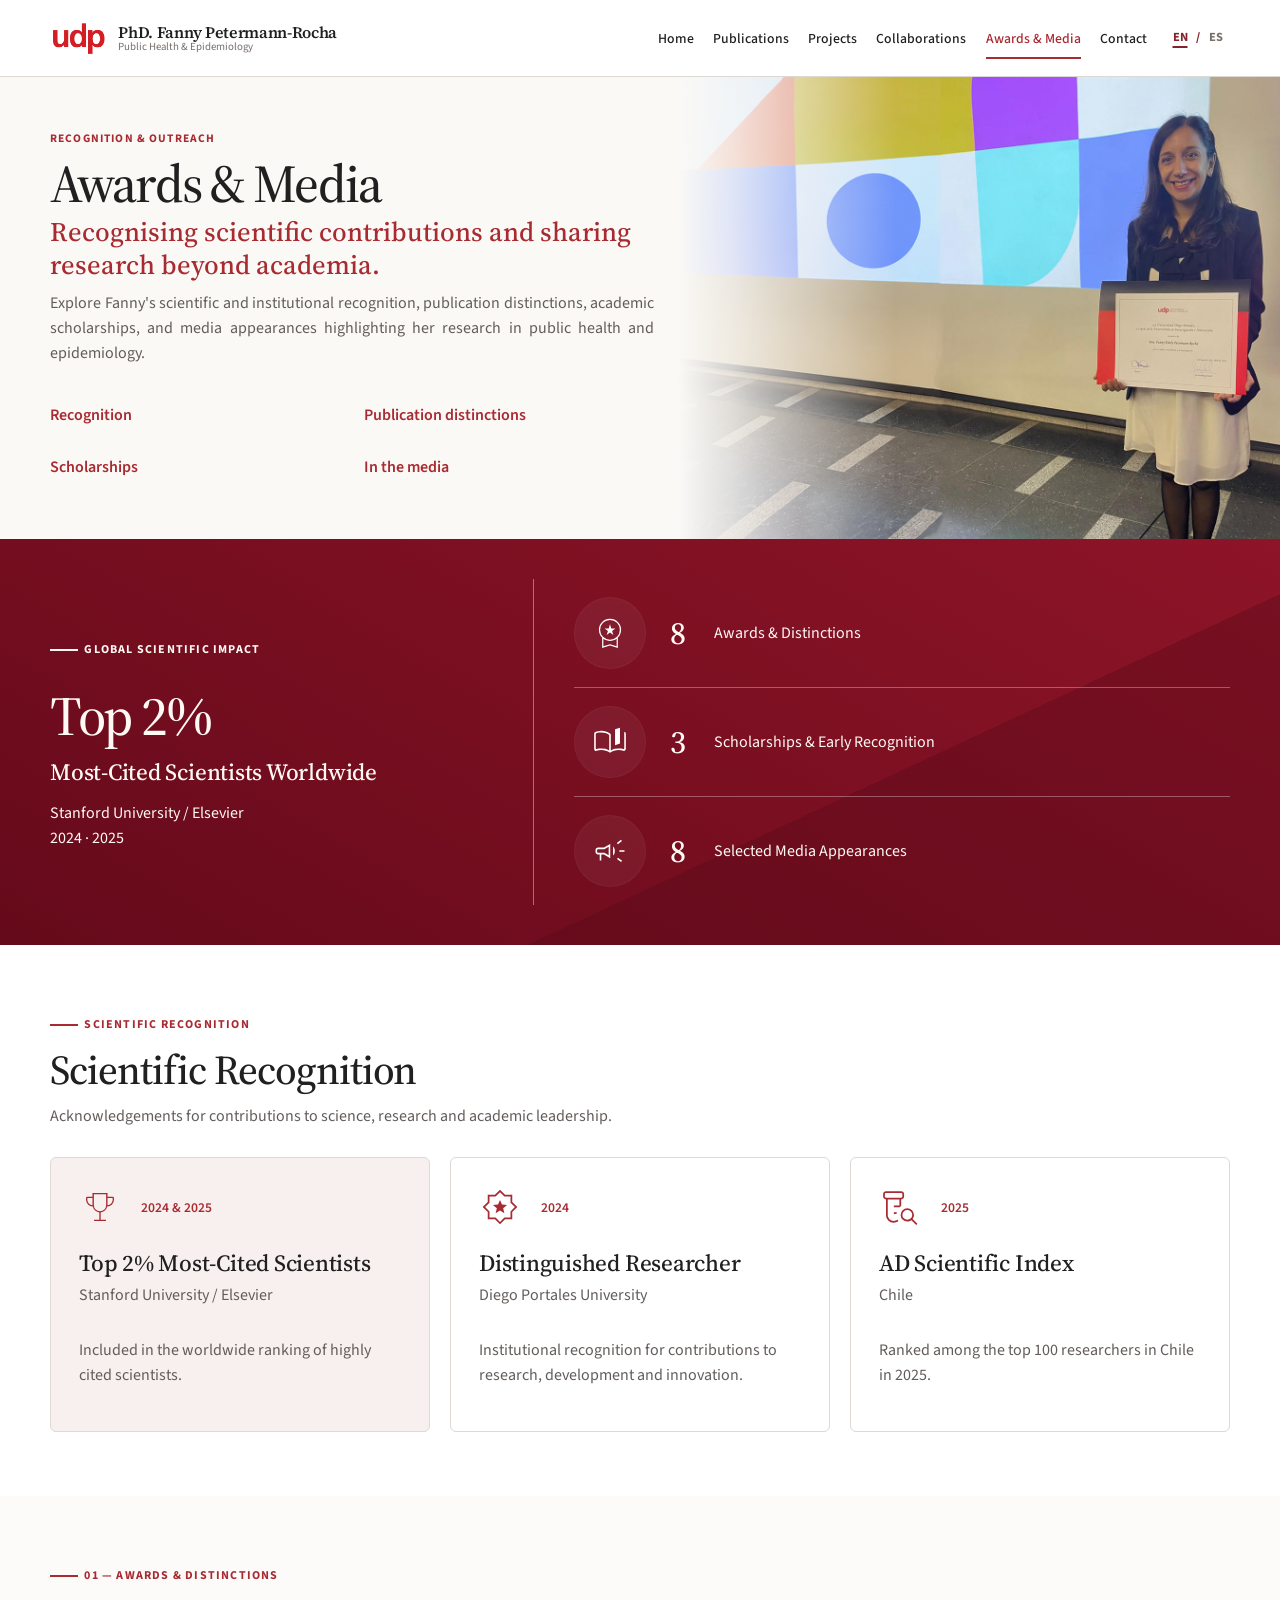
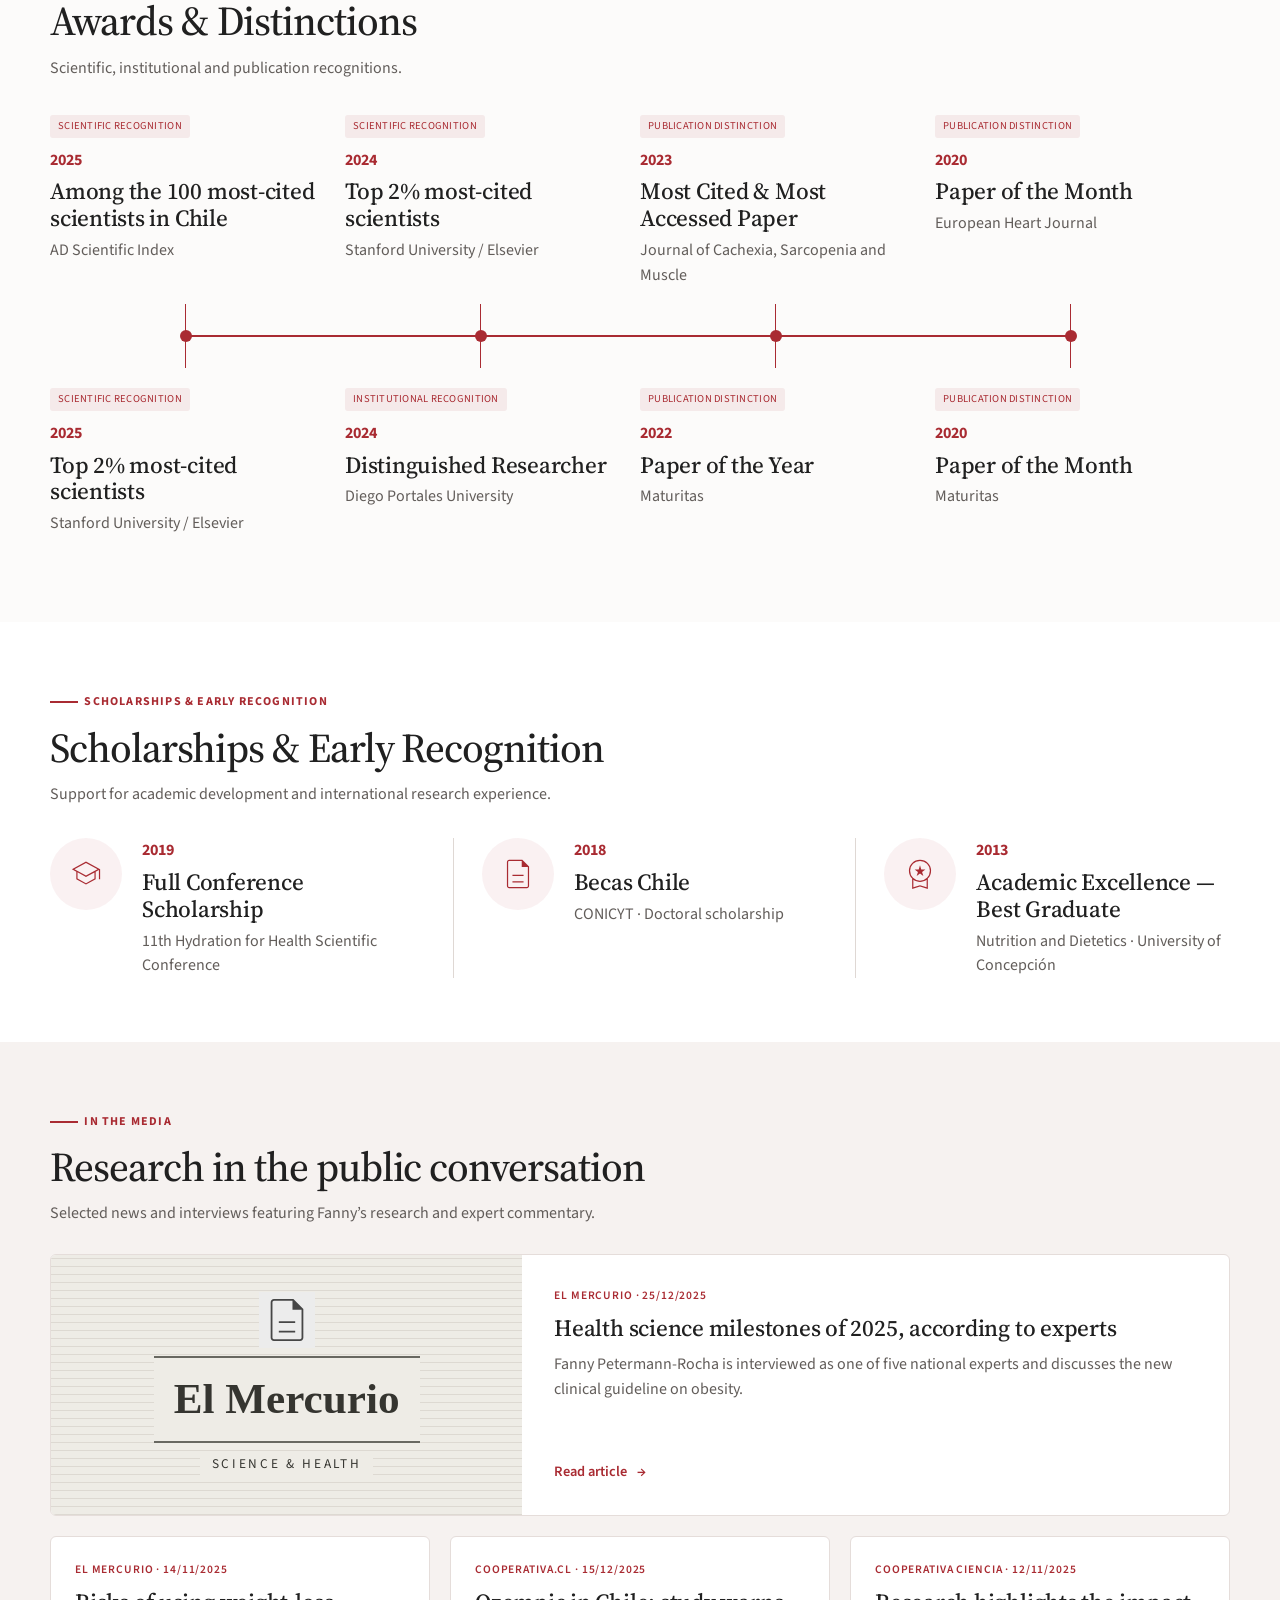
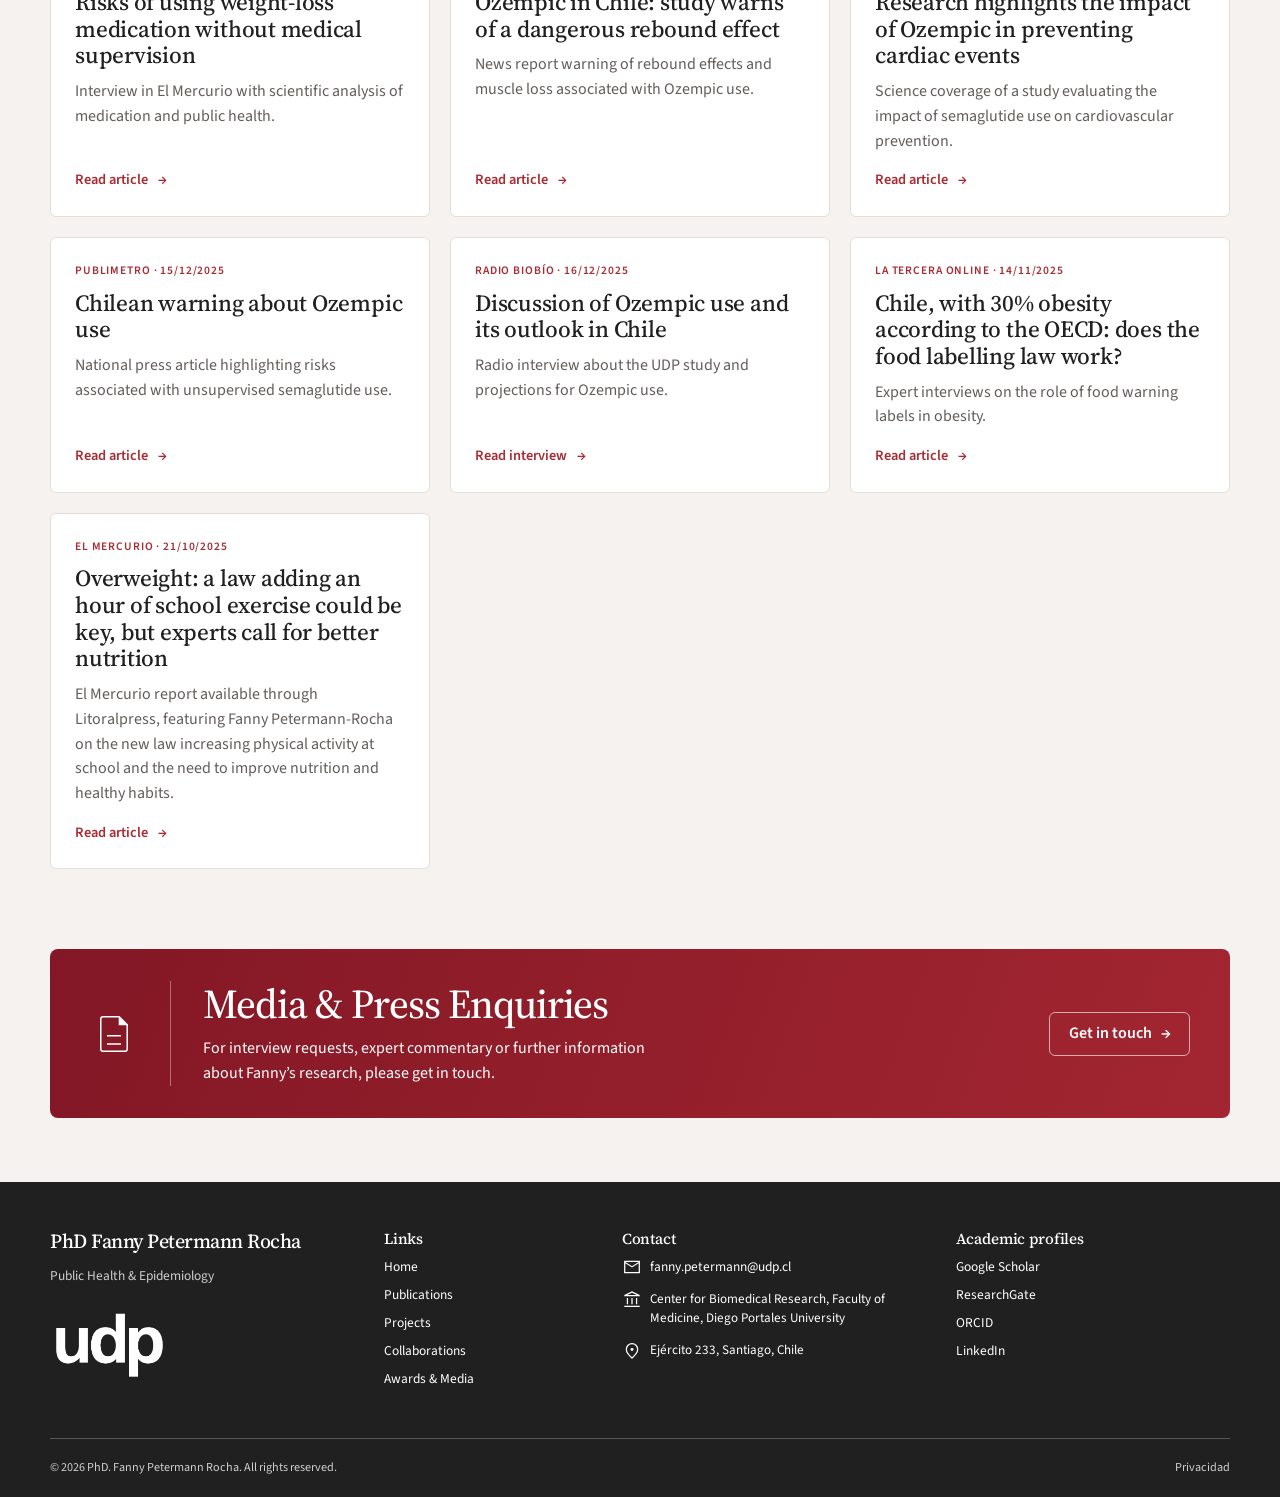
==== awards/index.html @ 1f098508 "cambos" ====
<!doctype html>
<html lang="en">
  <head>
    <meta charset="utf-8">
    <meta name="viewport" content="width=device-width, initial-scale=1">
    <meta name="description" content="Awards &amp; Media and scientific recognition of Fanny Petermann-Rocha." data-i18n-content="content.metaawards">
    <title data-i18n="content.s0000">Awards &amp; Media | PhD. Fanny Petermann-Rocha</title>
    <link rel="stylesheet" href="../assets/css/styles.css">
    <script src="../assets/js/translations.js?v=20260924" defer></script><script src="../assets/js/i18n.js?v=20260924" defer></script><script src="../assets/js/main.js?v=20260925-urls" defer></script>
    <link rel="canonical" href="./">
  </head>
  <body>
    <a class="skip-link" href="#main" data-i18n="content.s0001">Skip to content</a>
    <!-- INICIO HEADER -->
    <header class="site-header">
      <div class="container header-inner">
        <a class="brand" href="../" aria-label="Dr. Fanny Petermann-Rocha, home" data-i18n-aria-label="content.s0002">
          <img class="brand-logo" src="../Imagenes/imagenes/logo_udp_header.png" alt="Diego Portales University" width="58" height="34" data-i18n-alt="institutionalTerms.udpUniversity">
          <span class="brand-copy"><span class="i18n-text" translate="no">PhD. Fanny Petermann-Rocha</span><span class="brand-subtitle" data-i18n="content.s0005">Public Health &amp; Epidemiology</span></span>
        </a>
        <button class="menu-toggle" type="button" aria-label="Open navigation" aria-expanded="false" aria-controls="main-navigation" data-menu-toggle data-i18n-aria-label="content.s0006">
          <span></span>
        </button>
        <nav class="main-nav" id="main-navigation" aria-label="Main navigation" data-main-nav data-i18n-aria-label="content.s0007">
          <a href="../" data-i18n="content.s0008">Home</a>
          <a href="../publications/" data-i18n="content.s0009">Publications</a>
          <div class="nav-dropdown" data-nav-dropdown>
            <button class="nav-dropdown-toggle" type="button" aria-expanded="false" aria-controls="projects-menu">
              <span class="i18n-text" data-i18n="content.s0010">Projects</span>
              <span class="nav-dropdown-chevron" aria-hidden="true">⌄</span>
            </button>
            <div class="nav-dropdown-menu" id="projects-menu">
              <a href="../projects/" data-i18n="content.s0011">All projects</a><a href="../projects/act-early/" translate="no">ACT-Early</a>
            </div>
          </div>
          <a href="../collaborations/" data-i18n="content.s0013">Collaborations</a>
          <a href="./" aria-current="page" data-i18n="content.s0014">Awards &amp; Media</a>
          <a href="../contact/" data-i18n="content.s0015">Contact</a>
          <nav class="language language-switcher" aria-label="Language selector" data-i18n-aria-label="ui.languageLabel"><button type="button" data-lang="en" lang="en" translate="no" aria-label="English" aria-pressed="true">EN</button><span aria-hidden="true">/</span><button type="button" data-lang="es" lang="es" translate="no" aria-label="Español" aria-pressed="false">ES</button></nav>
        </nav>
      </div>
    </header>
    <!-- FIN HEADER -->

    <main id="main" class="awards-page am-page">
      <section class="awards-hero">
        <div class="container">
          <div class="awards-hero-copy">
            <span class="eyebrow" data-i18n="content.s0018">Recognition &amp; outreach</span>
            <h1 data-i18n="content.s0014">Awards &amp; Media</h1>
            <p class="lead" data-i18n="content.s0019">Recognising scientific contributions and sharing research beyond academia.</p>
            <p data-i18n="content.s0020">Explore Fanny's scientific and institutional recognition, publication distinctions, academic scholarships, and media appearances highlighting her research in public health and epidemiology.</p>
            <nav class="am-section-links" aria-label="Awards and media sections" data-i18n-aria-label="content.s0021">
              <a href="#recognition" data-i18n="content.s0022">Recognition</a><a href="#distinctions" data-i18n="content.s0023">Publication distinctions</a><a href="#scholarships" data-i18n="content.s0024">Scholarships</a><a href="#media" data-i18n="content.s0025">In the media</a>
            </nav>
          </div>
        </div>
        <img src="../Imagenes/imagenes/hero_awards.png" alt="Fanny Petermann-Rocha">
      </section>
      <section class="am-impact">
        <div class="container am-impact-layout">
          <div>
            <span class="eyebrow" data-i18n="content.s0027">Global scientific impact</span>
            <h2 class="am-top" data-i18n="content.s0028">Top 2%</h2>
            <h3 data-i18n="content.s0029">Most-Cited Scientists Worldwide</h3>
            <p><span class="i18n-text" data-i18n="content.institutionalPhrase01">Stanford University / Elsevier</span><br>2024 · 2025</p>
          </div>
          <div class="am-totals">
            <div>
              <span class="am-icon-circle"><img src="../Imagenes/iconos/workspace_premium_48dp_A92B32_FILL0_wght200_GRAD0_opsz48.svg" alt="" aria-hidden="true"></span>
              <div>
                <h3>8</h3>
                <p data-i18n="content.s0031">Awards &amp; Distinctions</p>
              </div>
            </div>
            <div>
              <span class="am-icon-circle"><img src="../Imagenes/iconos/book_ribbon_24dp_A92B32_FILL0_wght200_GRAD0_opsz24.svg" alt="" aria-hidden="true"></span>
              <div>
                <h3>3</h3>
                <p data-i18n="content.s0032">Scholarships &amp; Early Recognition</p>
              </div>
            </div>
            <div>
              <span class="am-icon-circle"><img src="../Imagenes/iconos/campaign_24dp_FFFFFF_FILL0_wght200_GRAD0_opsz24.svg" alt="" aria-hidden="true"></span>
              <div>
                <h3>8</h3>
                <p data-i18n="content.s0033">Selected Media Appearances</p>
              </div>
            </div>
          </div>
        </div>
      </section>
      <section class="section" id="recognition">
        <div class="container">
          <span class="eyebrow" data-i18n="content.s0034">Scientific recognition</span>
          <h2 data-i18n="content.s0035">Scientific Recognition</h2>
          <p data-i18n="content.s0036">Acknowledgements for contributions to science, research and academic leadership.</p>
          <div class="am-recognition-grid">
            <article class="am-recognition-card">
              <div class="am-card-top">
                <img src="../Imagenes/iconos/trophy_48dp_A92B32_FILL0_wght200_GRAD0_opsz48.svg" alt="" aria-hidden="true"><span>2024 &amp; 2025</span>
              </div>
              <h3 data-i18n="content.s0037">Top 2% Most-Cited Scientists</h3>
              <p data-i18n="content.institutionalPhrase01">Stanford University / Elsevier</p>
              <p class="am-card-description" data-i18n="content.s0038">Included in the worldwide ranking of highly cited scientists.</p>
            </article>
            <article class="am-recognition-card">
              <div class="am-card-top">
                <img src="../Imagenes/iconos/award_star_24dp_A92B32_FILL0_wght200_GRAD0_opsz24.svg" alt="" aria-hidden="true"><span>2024</span>
              </div>
              <h3 data-i18n="content.s0039">Distinguished Researcher</h3>
              <p data-i18n="institutionalTerms.udpUniversity">Diego Portales University</p>
              <p class="am-card-description" data-i18n="content.s0041">Institutional recognition for contributions to research, development and innovation.</p>
            </article>
            <article class="am-recognition-card">
              <div class="am-card-top">
                <img src="../Imagenes/iconos/lab_research_24dp_A92B32_FILL0_wght200_GRAD0_opsz24.svg" alt="" aria-hidden="true"><span>2025</span>
              </div>
              <h3 translate="no">AD Scientific Index</h3>
              <p translate="no">Chile</p>
              <p class="am-card-description" data-i18n="content.s0044">Ranked among the top 100 researchers in Chile in 2025.</p>
            </article>
          </div>
        </div>
      </section>
      <section class="section am-distinctions" id="distinctions">
        <div class="container">
          <span class="eyebrow" data-i18n="content.s0045">01 — Awards &amp; distinctions</span>
          <h2 data-i18n="content.s0031">Awards &amp; Distinctions</h2>
          <p data-i18n="content.s0046">Scientific, institutional and publication recognitions.</p>
          <div class="am-timeline">
            <div class="am-timeline-pair">
              <article data-award-id="P01">
                <span class="am-category" data-i18n="content.s0034">Scientific recognition</span><time datetime="2025">2025</time>
                <h3 data-i18n="content.s0047">Among the 100 most-cited scientists in Chile</h3>
                <p translate="no">AD Scientific Index</p>
              </article>
              <article data-award-id="P02">
                <span class="am-category" data-i18n="content.s0034">Scientific recognition</span><time datetime="2025">2025</time>
                <h3 data-i18n="content.s0048">Top 2% most-cited scientists</h3>
                <p data-i18n="content.institutionalPhrase01">Stanford University / Elsevier</p>
              </article>
            </div>
            <div class="am-timeline-pair">
              <article data-award-id="P03">
                <span class="am-category" data-i18n="content.s0034">Scientific recognition</span><time datetime="2024">2024</time>
                <h3 data-i18n="content.s0048">Top 2% most-cited scientists</h3>
                <p data-i18n="content.institutionalPhrase01">Stanford University / Elsevier</p>
              </article>
              <article data-award-id="P04">
                <span class="am-category" data-i18n="content.s0049">Institutional recognition</span><time datetime="2024">2024</time>
                <h3 data-i18n="content.s0039">Distinguished Researcher</h3>
                <p data-i18n="institutionalTerms.udpUniversity">Diego Portales University</p>
              </article>
            </div>
            <div class="am-timeline-pair">
              <article data-award-id="P05">
                <span class="am-category" data-i18n="content.s0050">Publication distinction</span><time datetime="2023">2023</time>
                <h3 data-i18n="content.s0051">Most Cited &amp; Most Accessed Paper</h3>
                <p translate="no">Journal of Cachexia, Sarcopenia and Muscle</p>
              </article>
              <article data-award-id="P06">
                <span class="am-category" data-i18n="content.s0050">Publication distinction</span><time datetime="2022">2022</time>
                <h3 data-i18n="content.s0053">Paper of the Year</h3>
                <p translate="no">Maturitas</p>
              </article>
            </div>
            <div class="am-timeline-pair">
              <article data-award-id="P07">
                <span class="am-category" data-i18n="content.s0050">Publication distinction</span><time datetime="2020">2020</time>
                <h3 data-i18n="content.s0055">Paper of the Month</h3>
                <p translate="no">European Heart Journal</p>
              </article>
              <article data-award-id="P08">
                <span class="am-category" data-i18n="content.s0050">Publication distinction</span><time datetime="2020">2020</time>
                <h3 data-i18n="content.s0055">Paper of the Month</h3>
                <p translate="no">Maturitas</p>
              </article>
            </div>
          </div>
        </div>
      </section>
      <section class="section" id="scholarships">
        <div class="container">
          <span class="eyebrow" data-i18n="content.s0057">Scholarships &amp; early recognition</span>
          <h2 data-i18n="content.s0032">Scholarships &amp; Early Recognition</h2>
          <p data-i18n="content.s0058">Support for academic development and international research experience.</p>
          <div class="am-scholarships">
            <article>
              <span class="am-icon-circle"><img src="../Imagenes/iconos/school_48dp_A92B32_FILL0_wght200_GRAD0_opsz48.svg" alt="" aria-hidden="true"></span>
              <div>
                <time>2019</time>
                <h3 data-i18n="content.s0059">Full Conference Scholarship</h3>
                <p translate="no">11th Hydration for Health Scientific Conference</p>
              </div>
            </article>
            <article>
              <span class="am-icon-circle"><img src="../Imagenes/iconos/description_48dp_A92B32_FILL0_wght200_GRAD0_opsz48.svg" alt="" aria-hidden="true"></span>
              <div>
                <time>2018</time>
                <h3 translate="no">Becas Chile</h3>
                <p data-i18n="content.s0062">CONICYT · Doctoral scholarship</p>
              </div>
            </article>
            <article>
              <span class="am-icon-circle"><img src="../Imagenes/iconos/workspace_premium_48dp_A92B32_FILL0_wght200_GRAD0_opsz48.svg" alt="" aria-hidden="true"></span>
              <div>
                <time>2013</time>
                <h3 data-i18n="content.s0063">Academic Excellence — Best Graduate</h3>
                <p data-i18n="content.s0064">Nutrition and Dietetics · University of Concepción</p>
              </div>
            </article>
          </div>
        </div>
      </section>
      <section class="section am-media" id="media">
        <div class="container">
          <span class="eyebrow" data-i18n="content.s0025">In the media</span>
          <h2 data-i18n="content.s0065">Research in the public conversation</h2>
          <p data-i18n="content.s0066">Selected news and interviews featuring Fanny’s research and expert commentary.</p>
          <div class="am-media-grid">
            <article class="am-media-card am-media-featured" data-media-id="M01">
              <div class="am-press-art" aria-hidden="true">
                <img src="../Imagenes/iconos/description_48dp_A92B32_FILL0_wght200_GRAD0_opsz48.svg" alt="" aria-hidden="true"><span translate="no">El Mercurio</span><small data-i18n="content.s0068">Science &amp; Health</small>
              </div>
              <div class="am-media-copy">
                <span class="am-media-source"><span class="i18n-text" translate="no">El Mercurio ·</span>
                  <time datetime="2025-12-25">25/12/2025</time></span>
                <h3 data-i18n="content.s0070">Health science milestones of 2025, according to experts</h3>
                <p data-i18n="content.s0071">Fanny Petermann-Rocha is interviewed as one of five national experts and discusses the new clinical guideline on obesity.</p>
                <div class="am-source-links">
                  <a class="am-text-link" href="https://www.litoralpress.cl/sitio/Prensa_Detalles.cshtml?LPKey=6U4XG73G3EW7WJC3ALF4C2AM45EAJYH3FW3VMND4AVDM2H3TM4FQ" target="_blank" rel="noopener noreferrer"><span class="i18n-text" data-i18n="content.s0072">Read article</span> <span aria-hidden="true">→</span></a>
                </div>
              </div>
            </article>
            <article class="am-media-card" data-media-id="M02">
              <div class="am-media-copy">
                <span class="am-media-source"><span class="i18n-text" translate="no">El Mercurio ·</span>
                  <time datetime="2025-11-14">14/11/2025</time></span>
                <h3 data-i18n="content.s0073">Risks of using weight-loss medication without medical supervision</h3>
                <p data-i18n="content.s0074">Interview in El Mercurio with scientific analysis of medication and public health.</p>
                <div class="am-source-links">
                  <a class="am-text-link" href="https://medicina.udp.cl/2025/11/14/fanny-petermann-rocha-advirtio-en-el-mercurio-sobre-los-riesgos-del-uso-de-farmacos-para-bajar-de-peso-sin-supervision-medica/" target="_blank" rel="noopener noreferrer"><span class="i18n-text" data-i18n="content.s0072">Read article</span> <span aria-hidden="true">→</span></a>
                </div>
              </div>
            </article>
            <article class="am-media-card" data-media-id="M04">
              <div class="am-media-copy">
                <span class="am-media-source"><span class="i18n-text" translate="no">Cooperativa.cl ·</span>
                  <time datetime="2025-12-15">15/12/2025</time></span>
                <h3 data-i18n="content.s0076">Ozempic in Chile: study warns of a dangerous rebound effect</h3>
                <p data-i18n="content.s0077">News report warning of rebound effects and muscle loss associated with Ozempic use.</p>
                <div class="am-source-links">
                  <a class="am-text-link" href="https://www.cooperativa.cl/noticias/site/artic/20251215/pags-amp/20251215120844.html" target="_blank" rel="noopener noreferrer"><span class="i18n-text" data-i18n="content.s0072">Read article</span> <span aria-hidden="true">→</span></a>
                </div>
              </div>
            </article>
            <article class="am-media-card" data-media-id="M05">
              <div class="am-media-copy">
                <span class="am-media-source"><span class="i18n-text" translate="no">Cooperativa Ciencia ·</span>
                  <time datetime="2025-11-12">12/11/2025</time></span>
                <h3 data-i18n="content.s0079">Research highlights the impact of Ozempic in preventing cardiac events</h3>
                <p data-i18n="content.s0080">Science coverage of a study evaluating the impact of semaglutide use on cardiovascular prevention.</p>
                <div class="am-source-links">
                  <a class="am-text-link" href="https://www.cooperativaciencia.cl/salud/2025/11/12/investigacion-destaca-el-impacto-de-ozempic-para-prevenir-eventos-cardiacos/" target="_blank" rel="noopener noreferrer"><span class="i18n-text" data-i18n="content.s0072">Read article</span> <span aria-hidden="true">→</span></a>
                </div>
              </div>
            </article>
            <article class="am-media-card" data-media-id="M06">
              <div class="am-media-copy">
                <span class="am-media-source"><span class="i18n-text" translate="no">Publimetro ·</span>
                  <time datetime="2025-12-15">15/12/2025</time></span>
                <h3 data-i18n="content.s0082">Chilean warning about Ozempic use</h3>
                <p data-i18n="content.s0083">National press article highlighting risks associated with unsupervised semaglutide use.</p>
                <div class="am-source-links">
                  <a class="am-text-link" href="https://www.publimetro.cl/noticias/2025/12/15/quedamos-peor-que-al-inicio-advertencia-chilena-por-uso-de-ozempic/" target="_blank" rel="noopener noreferrer"><span class="i18n-text" data-i18n="content.s0072">Read article</span> <span aria-hidden="true">→</span></a>
                </div>
              </div>
            </article>
            <article class="am-media-card" data-media-id="M07">
              <div class="am-media-copy">
                <span class="am-media-source"><span class="i18n-text" translate="no">Radio Biobío ·</span>
                  <time datetime="2025-12-16">16/12/2025</time></span>
                <h3 data-i18n="content.s0085">Discussion of Ozempic use and its outlook in Chile</h3>
                <p data-i18n="content.s0086">Radio interview about the UDP study and projections for Ozempic use.</p>
                <div class="am-source-links">
                  <a class="am-text-link" href="https://medicina.udp.cl/2025/12/16/fanny-petermann-rocha-converso-en-radio-biobio-del-estudio-udp-sobre-uso-y-proyeccion-de-ozempic-en-chile/" target="_blank" rel="noopener noreferrer"><span class="i18n-text" data-i18n="content.s0087">Read interview</span> <span aria-hidden="true">→</span></a>
                </div>
              </div>
            </article>
            <article class="am-media-card" data-media-id="M08">
              <div class="am-media-copy">
                <span class="am-media-source"><span class="i18n-text" translate="no">La Tercera online ·</span>
                  <time datetime="2025-11-14">14/11/2025</time></span>
                <h3 data-i18n="content.s0089">Chile, with 30% obesity according to the OECD: does the food labelling law work?</h3>
                <p data-i18n="content.s0090">Expert interviews on the role of food warning labels in obesity.</p>
                <div class="am-source-links">
                  <a class="am-text-link" href="https://www.latercera.com/nacional/noticia/chile-pais-con-30-de-obesos-segun-la-ocde-sirve-la-ley-de-sellos/?outputType=base-amp-type" target="_blank" rel="noopener noreferrer"><span class="i18n-text" data-i18n="content.s0072">Read article</span> <span aria-hidden="true">→</span></a>
                </div>
              </div>
            </article>
            <article class="am-media-card" data-media-id="M09">
              <div class="am-media-copy">
                <span class="am-media-source"><span class="i18n-text" translate="no">El Mercurio ·</span>
                  <time datetime="2025-10-21">21/10/2025</time></span>
                <h3 data-i18n="content.s0091">Overweight: a law adding an hour of school exercise could be key, but experts call for better nutrition</h3>
                <p data-i18n="content.s0092">El Mercurio report available through Litoralpress, featuring Fanny Petermann-Rocha on the new law increasing physical activity at school and the need to improve nutrition and healthy habits.</p>
                <div class="am-source-links">
                  <a class="am-text-link" href="https://www.litoralpress.cl/sitio/Prensa_Detalles.cshtml?LPKey=FJQPQVZQSG26PD4PUSRDCF274LDMHX2PLLCEBW5OYIKRWNER2SEQ" target="_blank" rel="noopener noreferrer"><span class="i18n-text" data-i18n="content.s0072">Read article</span> <span aria-hidden="true">→</span></a>
                </div>
              </div>
            </article>
          </div>
        </div>
      </section>
      <section class="section-sm am-press-contact">
        <div class="container">
          <div class="am-press-card">
            <img src="../Imagenes/iconos/description_48dp_A92B32_FILL0_wght200_GRAD0_opsz48.svg" alt="" aria-hidden="true">
            <div>
              <h2 data-i18n="content.s0093">Media &amp; Press Enquiries</h2>
              <p>
                <span class="i18n-text" data-i18n="content.s0094">For interview requests, expert commentary or further information</span><br><span class="i18n-text" data-i18n="content.s0095">about Fanny’s research, please get in touch.</span>
              </p>
            </div>
            <a class="btn" href="../contact/"><span class="i18n-text" data-i18n="content.s0096">Get in touch</span> <span aria-hidden="true">→</span></a>
          </div>
        </div>
      </section>
    </main>
    <!-- INICIO FOOTER -->
    <footer class="site-footer">
      <div class="container footer-grid">
        <div>
          <h2 translate="no">PhD Fanny Petermann Rocha</h2>
          <p data-i18n="content.s0005">Public Health &amp; Epidemiology</p>
          <img class="footer-udp-logo" src="../Imagenes/imagenes/logo_udp_footer.png" alt="Diego Portales University" width="120" height="70" loading="lazy" data-i18n-alt="institutionalTerms.udpUniversity">
        </div>
        <div>
          <h3 data-i18n="content.s0098">Links</h3>
          <div class="footer-links">
            <a href="../" data-i18n="content.s0008">Home</a>
            <a href="../publications/" data-i18n="content.s0009">Publications</a><a href="../projects/" data-i18n="content.s0010">Projects</a><a href="../collaborations/" data-i18n="content.s0013">Collaborations</a><a href="./" data-i18n="content.s0014">Awards &amp; Media</a>
          </div>
        </div>
        <div>
          <h3 data-i18n="content.s0015">Contact</h3>
          <div class="footer-contact">
            <span><img src="../Imagenes/iconos/Footer/mail_24dp_FFFFFF_FILL0_wght300_GRAD0_opsz24.svg" alt=""><a href="mailto:fanny.petermann@udp.cl" translate="no">fanny.petermann@udp.cl</a></span><span><img src="../Imagenes/iconos/Footer/account_balance_24dp_FFFFFF_FILL0_wght300_GRAD0_opsz24.svg" alt=""><span class="i18n-text" data-i18n="content.institutionalPhrase02">Center for Biomedical Research, Faculty of Medicine, Diego Portales University</span></span><span><img src="../Imagenes/iconos/Footer/location_on_24dp_FFFFFF_FILL0_wght300_GRAD0_opsz24.svg" alt=""><span class="i18n-text" translate="no">Ejército 233, Santiago, Chile</span></span>
          </div>
        </div>
        <div>
          <h3 data-i18n="content.s0102">Academic profiles</h3>
          <div class="footer-links">
            <a href="https://scholar.google.com/citations?user=eS_SYGMAAAAJ&amp;hl=en" target="_blank" rel="noopener noreferrer" translate="no">Google Scholar</a><a href="https://www.researchgate.net/profile/Fanny-Petermann-Rocha" target="_blank" rel="noopener noreferrer" translate="no">ResearchGate</a><a href="https://orcid.org/0000-0002-4384-4962" target="_blank" rel="noopener noreferrer" translate="no">ORCID</a><a href="https://www.linkedin.com/in/fanny-petermann-rocha-5611406a/" target="_blank" rel="noopener noreferrer" translate="no">LinkedIn</a>
          </div>
        </div>
      </div>
      <div class="container footer-bottom">
        <span data-i18n="content.s0107">© 2026 PhD. Fanny Petermann Rocha. All rights reserved.</span><span data-i18n="content.s0108">Privacidad </span>
      </div>
    </footer>
    <!-- FIN FOOTER -->
  </body>
</html>
---- assets/css/styles.css ----
@import url("https://fonts.googleapis.com/css2?family=Source+Sans+3:wght@400;500;600;700&family=Source+Serif+4:ital,wght@0,400;0,500;0,600;0,700;1,400&display=swap");

:root {
  /* TYPOGRAPHY */
  --font-heading: "Source Serif 4", Georgia, serif;
  --font-body: "Source Sans 3", Arial, sans-serif;

  /* BRAND */
  --color-primary: #a92b32;
  --color-primary-dark: #84242a;
  --color-primary-light: #f3e7e6;
  --color-primary-soft: #f3e7e6;

  /* TEXT */
  --color-ink: #202020;
  --color-paragraph: #625d5a;
  --color-muted: #857b76;
  /* Small text needs a darker taupe to meet AA on white and ivory. */
  --color-muted-readable: #796f6a;

  /* SURFACES */
  --color-background: #faf9f6;
  --color-surface: #ffffff;
  --color-surface-soft: #f5f2ef;

  /* BORDERS */
  --color-line: #dcd8d3;
  --color-line-strong: #c9c3bd;
  --color-white: #ffffff;

  /* SEMANTIC */
  --color-success: #278a56;
  --color-success-soft: #e5f3ea;
  --color-success-text: #256448;
  --color-status-neutral: #6f6863;
  --color-status-neutral-soft: #efebe8;
  --color-tag-text: #76272c;
  --color-tag-line: #ead3d4;
  --color-card-hover: #d4a8aa;

  /* ACCESSIBILITY */
  --color-focus: #a92b32;
  --focus-ring: rgba(169, 43, 50, 0.25);

  /* LAYOUT */
  --container: 1180px;
  --radius-sm: 6px;
  --radius-md: 10px;
  --radius-lg: 16px;

  /* SHADOWS */
  --shadow: 0 10px 30px rgba(32, 32, 32, 0.07);
  --shadow-sm: 0 4px 16px rgba(32, 32, 32, 0.045);
  --transition: 180ms ease;
}

*,
*::before,
*::after {
  box-sizing: border-box;
}

html {
  scroll-behavior: smooth;
}

body {
  margin: 0;
  color: var(--color-ink);
  background: var(--color-background);
  font-family: var(--font-body);
  font-size: 16px;
  line-height: 1.55;
  -webkit-font-smoothing: antialiased;
}

body.menu-open {
  overflow: hidden;
}

img {
  display: block;
  max-width: 100%;
}

a {
  color: var(--color-primary);
  text-decoration: none;
}

p {
  margin: 0 0 1rem;
  color: var(--color-paragraph);
}

h1,
h2,
h3,
h4,
h5,
h6,
.brand,
.stat-value {
  margin: 0 0 0.65em;
  color: var(--color-ink);
  font-family: var(--font-heading);
  font-weight: 600;
  line-height: 1.15;
}

h1 {
  font-size: clamp(2.6rem, 5vw, 4.8rem);
  letter-spacing: -0.035em;
  font-weight: 500;
}

h2 {
  font-size: clamp(1.9rem, 3.2vw, 2.85rem);
  letter-spacing: -0.025em;
  font-weight: 500;
}

h3 {
  font-size: clamp(1.16rem, 2vw, 1.45rem);
  font-weight: 500;
  letter-spacing: -0.01em;
}

button,
input,
select,
textarea {
  font: inherit;
}

button {
  cursor: pointer;
}

:focus-visible {
  outline: 3px solid var(--color-focus);
  outline-offset: 3px;
}

.skip-link {
  position: fixed;
  top: 10px;
  left: 10px;
  z-index: 1000;
  padding: 0.7rem 1rem;
  border-radius: var(--radius-sm);
  color: var(--color-white);
  background: var(--color-primary-dark);
  transform: translateY(-150%);
}

.skip-link:focus {
  transform: translateY(0);
}

.container {
  width: min(calc(100% - 2rem), var(--container));
  margin-inline: auto;
}

.section {
  padding: clamp(3.5rem, 7vw, 6.5rem) 0;
}

.section-sm {
  padding: 2.5rem 0;
}

.section-soft {
  background: var(--color-surface);
}

.section-blue {
  background: linear-gradient(
    135deg,
    var(--color-background),
    var(--color-background)
  );
}

.section-heading {
  max-width: 760px;
  margin-bottom: 2rem;
}

.section-heading.center {
  margin-inline: auto;
  text-align: center;
}

.eyebrow {
  display: inline-flex;
  align-items: center;
  gap: 0.4rem;
  margin-bottom: 0.8rem;
  color: var(--color-primary);
  font-size: 0.75rem;
  font-weight: 700;
  letter-spacing: 0.1em;
  text-transform: uppercase;
}

.eyebrow::before {
  width: 28px;
  height: 2px;
  content: "";
  background: var(--color-primary);
}

.lead {
  max-width: 680px;
  color: var(--color-paragraph);
  font-size: clamp(1.05rem, 2vw, 1.24rem);
}

.muted {
  color: var(--color-paragraph);
}

.small {
  font-size: 0.88rem;
}

.stack {
  display: flex;
  flex-wrap: wrap;
  gap: 0.75rem;
}

.align-center {
  align-items: center;
}

.mb-2 {
  margin-bottom: 2rem;
}

.btn {
  display: inline-flex;
  min-height: 44px;
  align-items: center;
  justify-content: center;
  gap: 0.55rem;
  padding: 0.7rem 1.15rem;
  border: 1px solid transparent;
  border-radius: var(--radius-sm);
  font-weight: 600;
  line-height: 1.2;
  transition:
    color var(--transition),
    background-color var(--transition),
    border-color var(--transition),
    transform var(--transition);
  font-family: var(--font-body);
}

.btn:hover {
  transform: translateY(-1px);
}

.btn-primary {
  border-color: var(--color-primary);
  color: var(--color-white);
  background: var(--color-primary);
}

.btn-primary:hover {
  border-color: var(--color-primary-dark);
  color: var(--color-white);
  background: var(--color-primary-dark);
}

.btn-secondary {
  border-color: var(--color-primary);
  color: var(--color-primary);
  background: transparent;
}

.btn-secondary:hover {
  border-color: var(--color-card-hover);
  color: var(--color-primary-dark);
  background: var(--color-primary-light);
}

.btn-tertiary {
  min-height: auto;
  padding: 0.25rem 0;
  border: 0;
  color: var(--color-primary);
  background: transparent;
}

.btn-tertiary:hover {
  color: var(--color-primary-dark);
  text-decoration: underline;
  text-underline-offset: 0.2em;
  transform: none;
}

.btn img,
.icon-sm {
  width: 20px;
  height: 20px;
}

.site-header {
  position: sticky;
  top: 0;
  z-index: 100;
  border-bottom: 1px solid var(--color-line);
  background: rgba(255, 255, 255, 0.96);
  backdrop-filter: blur(12px);
}

.header-inner {
  display: flex;
  min-height: 76px;
  align-items: center;
  gap: 1.5rem;
}

.brand {
  display: flex;
  align-items: center;
  gap: 0.65rem;
  flex: 0 0 auto;
  margin: 0;
  font-size: 1rem;
  letter-spacing: -0.02em;
}

.brand-logo {
  width: 58px;
  height: 34px;
  flex: 0 0 auto;
  object-fit: contain;
}

.brand-copy {
  display: block;
}

.brand .brand-subtitle {
  display: block;
  color: var(--color-muted-readable);
  font-family: var(--font-body);
  font-size: 0.68rem;
  font-weight: 400;
  letter-spacing: 0;
}

.main-nav {
  display: flex;
  flex: 1;
  align-items: center;
  justify-content: flex-end;
  gap: clamp(0.65rem, 1.5vw, 1.35rem);
}

.main-nav > a:not(.btn) {
  position: relative;
  padding: 1.65rem 0 1.45rem;
  color: var(--color-ink);
  font-size: 0.86rem;
  white-space: nowrap;
  font-weight: 500;
}

.main-nav > .btn {
  min-height: 40px;
  padding: 0.55rem 0.95rem;
  font-size: 0.86rem;
}

.main-nav > a:not(.btn)::after,
.nav-dropdown-toggle::after {
  position: absolute;
  right: 0;
  bottom: 14px;
  left: 0;
  height: 2px;
  content: "";
  background: var(--color-primary);
  transform: scaleX(0);
  transition: transform var(--transition);
}

.main-nav > a:hover::after,
.main-nav > a[aria-current="page"]::after,
.nav-dropdown-toggle:hover::after,
.nav-dropdown-toggle.is-current::after,
.nav-dropdown-toggle[aria-expanded="true"]::after {
  transform: scaleX(1);
}

.nav-dropdown {
  position: relative;
  display: flex;
  align-self: stretch;
  align-items: center;
}

.nav-dropdown-toggle {
  position: relative;
  display: inline-flex;
  height: 100%;
  align-items: center;
  gap: 0;
  padding: 1.65rem 0 1.45rem;
  border: 0;
  color: var(--color-ink);
  background: transparent;
  font-size: 0.86rem;
  line-height: 1;
  white-space: nowrap;
  font-weight: 500;
}

.nav-dropdown-toggle:hover,
.nav-dropdown-toggle[aria-expanded="true"] {
  color: var(--color-primary);
}

.main-nav > a:not(.btn):hover,
.main-nav > a:not(.btn)[aria-current="page"],
.nav-dropdown-toggle.is-current {
  color: var(--color-primary);
}

.nav-dropdown-chevron {
  display: none;
}

.nav-dropdown-menu {
  position: absolute;
  top: calc(100% - 10px);
  left: -0.85rem;
  z-index: 120;
  display: grid;
  min-width: 215px;
  gap: 0.2rem;
  padding: 0.45rem;
  border: 1px solid var(--color-line);
  border-radius: var(--radius-md);
  opacity: 0;
  visibility: hidden;
  background: var(--color-surface);
  box-shadow: var(--shadow);
  pointer-events: none;
  transform: translateY(-6px);
  transition:
    opacity var(--transition),
    visibility var(--transition),
    transform var(--transition);
}

.nav-dropdown.is-open .nav-dropdown-menu {
  opacity: 1;
  visibility: visible;
  pointer-events: auto;
  transform: translateY(0);
}

@media (min-width: 1051px) {
  .nav-dropdown:hover .nav-dropdown-menu,
  .nav-dropdown:focus-within .nav-dropdown-menu {
    opacity: 1;
    visibility: visible;
    pointer-events: auto;
    transform: translateY(0);
  }

  .nav-dropdown:hover .nav-dropdown-toggle::after,
  .nav-dropdown:focus-within .nav-dropdown-toggle::after {
    transform: scaleX(1);
  }
}

.nav-dropdown-menu a {
  padding: 0.7rem 0.8rem;
  border-radius: var(--radius-sm);
  color: var(--color-ink);
  font-size: 0.84rem;
  white-space: nowrap;
  font-weight: 500;
}

.nav-dropdown-menu a:hover,
.nav-dropdown-menu a[aria-current="page"] {
  color: var(--color-primary-dark);
  background: var(--color-primary-light);
}

.language {
  color: var(--color-primary-dark);
  font-size: 0.78rem;
  font-weight: 700;
  white-space: nowrap;
}

/* Keep EN / ES in the existing header; only the active language is emphasised. */
.language-switcher {
  display: inline-flex;
  align-items: center;
  gap: 2px;
}
.language-switcher button {
  min-width: 28px;
  min-height: 44px;
  padding: 2px;
  border: 0;
  background: transparent;
  color: inherit;
  font: inherit;
  cursor: pointer;
}
.language-switcher button[aria-pressed="true"] {
  text-decoration: underline;
  text-underline-offset: 5px;
  text-decoration-thickness: 2px;
}
.language-switcher button[aria-pressed="false"] {
  color: var(--color-muted-readable);
}
.language-switcher button[aria-pressed="false"]:hover {
  color: var(--color-primary);
}
.language-switcher button:focus-visible {
  outline: 2px solid currentColor;
  outline-offset: 2px;
  border-radius: 3px;
}

.menu-toggle {
  display: none;
  width: 46px;
  height: 46px;
  align-items: center;
  justify-content: center;
  border: 1px solid var(--color-line);
  border-radius: var(--radius-sm);
  color: var(--color-primary-dark);
  background: var(--color-surface);
}

.menu-toggle span,
.menu-toggle span::before,
.menu-toggle span::after {
  display: block;
  width: 22px;
  height: 2px;
  content: "";
  background: currentColor;
}

.menu-toggle span {
  position: relative;
}

.menu-toggle span::before {
  position: absolute;
  top: -7px;
}

.menu-toggle span::after {
  position: absolute;
  top: 7px;
}

.hero {
  overflow: hidden;
  background: var(--color-background);
}

.hero-grid {
  display: grid;
  min-height: 530px;
  grid-template-columns: 1.06fr 0.94fr;
  align-items: stretch;
}

.hero-copy {
  display: flex;
  max-width: 670px;
  flex-direction: column;
  align-items: flex-start;
  justify-content: center;
  padding: clamp(4rem, 8vw, 7.5rem) clamp(1rem, 5vw, 4rem)
    clamp(4rem, 8vw, 7rem) max(1rem, calc((100vw - var(--container)) / 2));
}

.hero-copy h1 {
  max-width: 760px;
}

.hero-image {
  min-height: 460px;
  background: var(--color-background);
}

.hero-image img {
  width: 100%;
  height: 100%;
  object-fit: cover;
}

.hero-image.fade {
  position: relative;
}

.hero-image.fade::before {
  position: absolute;
  z-index: 1;
  inset: 0 auto 0 0;
  width: 24%;
  content: "";
  background: linear-gradient(
    90deg,
    var(--color-background) 0%,
    rgba(250, 249, 246, 0.82) 35%,
    transparent 100%
  );
}

.hero-compact .hero-grid {
  min-height: 400px;
}

.hero-compact .hero-copy {
  padding-block: 4.5rem;
}

.hero-compact .hero-image {
  min-height: 400px;
}

.hero-tags,
.tag-list {
  display: flex;
  flex-wrap: wrap;
  gap: 0.45rem;
  margin: 0.5rem 0 1.5rem;
}

.tag {
  display: inline-flex;
  align-items: center;
  padding: 0.3rem 0.65rem;
  border: 1px solid var(--color-tag-line);
  border-radius: 999px;
  color: var(--color-tag-text);
  background: var(--color-primary-light);
  font-size: 0.74rem;
  font-weight: 700;
}

.stats {
  border-block: 1px solid var(--color-line);
  background: var(--color-surface-soft);
}

.stats-grid {
  display: grid;
  grid-template-columns: repeat(5, 1fr);
}

.stat {
  display: grid;
  min-height: 118px;
  place-items: center;
  align-content: center;
  padding: 1rem;
  border-right: 1px solid var(--color-line);
  text-align: center;
}

.stat:last-child {
  border-right: 0;
}

.stat img {
  width: 34px;
  height: 34px;
  margin-bottom: 0.35rem;
}

.stat-value {
  margin: 0;
  font-size: 1.8rem;
  color: var(--color-primary);
  font-weight: 600;
}

.stat-label {
  color: var(--color-primary);
  font-size: 0.78rem;
}

.stats-home .stat {
  min-height: 86px;
  grid-template-columns: 42px auto;
  grid-template-rows: auto auto;
  place-items: start;
  align-content: center;
  column-gap: 0.75rem;
  padding: 0.85rem 1.15rem;
  text-align: left;
}

.stats-home .stat img,
.stats-home .stat-icon {
  width: 38px;
  height: 38px;
  grid-row: 1 / 3;
  align-self: center;
  margin: 0;
}

.stats-home .stat-value {
  align-self: end;
  font-size: 1.45rem;
  line-height: 1;
}

.stats-home .stat-label {
  align-self: start;
  line-height: 1.2;
}

.stat-quote {
  color: var(--color-primary);
  font-family: var(--font-heading);
  font-size: 3.4rem;
  font-weight: 600;
  line-height: 1;
}

.activity-grid {
  gap: 1rem;
}

.activity-card {
  display: flex;
  min-height: 100%;
  flex-direction: column;
}

.activity-card .card-media {
  height: 180px;
  border-bottom: 1px solid var(--color-line);
}

.activity-card .card-body {
  display: flex;
  flex: 1;
  align-items: flex-start;
  flex-direction: column;
  padding: 1rem 1.1rem;
}

.activity-card .card-body h3 {
  margin-bottom: 0.35rem;
}

.activity-card .card-body p {
  margin-bottom: 1rem;
  font-size: 0.9rem;
}

.activity-card .btn {
  min-height: 38px;
  margin-top: auto;
  padding: 0.55rem 0.9rem;
  font-size: 0.82rem;
}

.grid-2,
.grid-3,
.grid-4,
.grid-auto {
  display: grid;
  gap: 1.25rem;
}

.grid-2 {
  grid-template-columns: repeat(2, minmax(0, 1fr));
}

.grid-3 {
  grid-template-columns: repeat(3, minmax(0, 1fr));
}

.grid-4 {
  grid-template-columns: repeat(4, minmax(0, 1fr));
}

.grid-auto {
  grid-template-columns: repeat(auto-fit, minmax(230px, 1fr));
}

.card {
  overflow: hidden;
  border: 1px solid var(--color-line);
  border-radius: var(--radius-md);
  background: var(--color-surface);
  box-shadow: var(--shadow-sm);
}

.card:hover,
.network-person-card:hover,
.student-profile-card:hover,
.research-project-card:hover,
.research-publication-card:hover,
.projects-featured-card:hover,
.list-card:hover {
  border-color: var(--color-card-hover);
  box-shadow: var(--shadow);
  transform: translateY(-2px);
}

.card-media {
  width: 100%;
  height: 210px;
  object-fit: cover;
}

.card-body {
  padding: 1.25rem;
}

.card-body h3 {
  margin-bottom: 0.45rem;
}

.card-body p:last-child {
  margin-bottom: 0;
}

.icon-box {
  display: grid;
  width: 48px;
  height: 48px;
  flex: 0 0 auto;
  place-items: center;
  border-radius: 50%;
  background: var(--color-primary-light);
}

.icon-box img {
  width: 26px;
  height: 26px;
}

/* Legacy UI icons only; project-specific graphics and external logos retain their colors. */
img[src*="_033066_"]:not([src*="pagina proyecto especifico"]) {
  filter: grayscale(1) brightness(0.55);
}

.icon-box.dark {
  color: var(--color-white);
  background: var(--color-primary-dark);
}

.icon-box.dark img {
  filter: none;
}

.icon-title {
  display: flex;
  align-items: center;
  gap: 0.7rem;
}

.icon-title > img {
  width: 28px;
  height: 28px;
  flex: 0 0 auto;
}

.detail-grid {
  display: grid;
  gap: 1rem;
  margin-top: 1rem;
  padding-top: 1rem;
  border-top: 1px solid var(--color-line);
  grid-template-columns: repeat(3, 1fr);
}

.detail-block h4 {
  margin-bottom: 0.35rem;
  font-size: 0.88rem;
}

.detail-block p,
.detail-block li {
  font-size: 0.82rem;
}

.profile-links {
  display: flex;
  flex-wrap: wrap;
  gap: 0.6rem;
}

.profile-link {
  display: inline-flex;
  align-items: center;
  gap: 0.45rem;
  color: var(--color-primary);
  font-size: 0.85rem;
  font-weight: 700;
}

.profile-link img {
  width: 20px;
  height: 20px;
}

.feature-card {
  display: flex;
  gap: 1rem;
  padding: 1.25rem;
}

.featured-project {
  display: grid;
  gap: 2rem;
  padding: clamp(1.5rem, 4vw, 3rem);
  border: 1px solid var(--color-line);
  border-radius: var(--radius-lg);
  background: linear-gradient(
    135deg,
    var(--color-surface-soft),
    var(--color-surface-soft)
  );
  grid-template-columns: 1.2fr 0.8fr;
  align-items: center;
}

.objective-list {
  display: grid;
  gap: 0.65rem;
}

.objective {
  display: flex;
  align-items: flex-start;
  gap: 0.75rem;
  padding: 0.8rem;
  border-radius: var(--radius-md);
  background: rgba(255, 255, 255, 0.85);
}

.objective strong {
  display: block;
  color: var(--color-ink);
}

.home-featured-section {
  padding-block: clamp(2.5rem, 5vw, 4.5rem);
  background: var(--color-surface);
}

.home-featured-project {
  gap: clamp(1.5rem, 3vw, 2.75rem);
  padding: clamp(1.35rem, 2.1vw, 1.75rem);
  border: 0;
  border-radius: 14px;
  background: linear-gradient(
    115deg,
    var(--color-surface-soft) 0%,
    var(--color-surface-soft) 100%
  );
  box-shadow: 0 10px 30px rgba(32, 32, 32, 0.04);
  grid-template-columns: minmax(0, 1.12fr) minmax(390px, 0.88fr);
}

.featured-project-main {
  display: grid;
  min-width: 0;
  align-items: center;
  gap: clamp(1.25rem, 2.4vw, 2rem);
  grid-template-columns: 108px minmax(0, 1fr);
}

.project-emblem {
  position: relative;
  display: grid;
  width: 98px;
  height: 98px;
  place-items: center;
  border: 3px solid var(--color-primary);
  border-radius: 50%;
  color: var(--color-primary);
}

.project-emblem::after {
  position: absolute;
  right: 11px;
  bottom: 29px;
  left: 11px;
  height: 2px;
  content: "";
  background: var(--color-primary);
}

.project-emblem-structure {
  width: 55px;
  height: 55px;
  margin-top: -18px;
}

.project-emblem-waves {
  position: absolute;
  bottom: 10px;
  width: 54px;
  height: 28px;
}

.featured-project-copy h2 {
  margin-bottom: 0.42em;
  font-size: clamp(2rem, 3vw, 2.75rem);
  letter-spacing: -0.045em;
  text-transform: uppercase;
}

.featured-project-copy p {
  max-width: 610px;
  margin-bottom: 0.6rem;
  color: var(--color-paragraph);
  font-size: 0.93rem;
}

.project-kicker,
.project-objectives-title {
  display: block;
  margin-bottom: 0.65rem;
  color: var(--color-primary);
  font-family: var(--font-body);
  font-size: 0.76rem;
  font-weight: 700;
  letter-spacing: 0.08em;
  text-transform: uppercase;
}

.project-link {
  gap: 0.75rem;
  font-size: 0.88rem;
}

.project-link span:not(.i18n-text) {
  font-size: 1.35rem;
  line-height: 1;
}

.project-objectives {
  min-width: 0;
  padding-left: clamp(1.5rem, 3vw, 2.75rem);
  border-left: 1px solid var(--color-line);
}

.home-featured-project .objective-list {
  gap: 0.48rem;
}

.home-featured-project .objective {
  min-height: 52px;
  align-items: center;
  gap: 0.9rem;
  padding: 0.38rem 0.75rem;
  border-radius: 999px;
  background: rgba(255, 255, 255, 0.94);
}

.home-featured-project .objective .icon-box {
  width: 42px;
  height: 42px;
  background: var(--color-primary-light);
}

.home-featured-project .objective .icon-box img {
  width: 25px;
  height: 25px;
}

.home-featured-project .objective p {
  margin: 0;
  color: var(--color-paragraph);
  font-size: 0.82rem;
  line-height: 1.35;
}

.projects-hero-actions {
  margin-bottom: 0;
}

.projects-hero .hero-tags {
  margin-top: 1.35rem;
  margin-bottom: 0;
}

.projects-metrics-section {
  padding: 2.1rem 0;
  background: var(--color-surface);
}

.projects-metrics-grid {
  display: grid;
  overflow: hidden;
  border: 1px solid var(--color-line);
  border-radius: var(--radius-lg);
  background: var(--color-surface-soft);
  grid-template-columns: repeat(4, minmax(0, 1fr));
}

.projects-metric {
  display: grid;
  min-height: 132px;
  align-items: center;
  gap: 1rem;
  padding: 1.15rem 1.35rem;
  border-right: 1px solid var(--color-line);
  grid-template-columns: 58px minmax(0, 1fr);
}

.projects-metric:last-child {
  border-right: 0;
}

.projects-metric-icon {
  display: grid;
  width: 56px;
  height: 56px;
  place-items: center;
  border-radius: 50%;
  background: var(--color-primary-light);
}

.projects-metric-icon img {
  width: 32px;
  height: 32px;
}

.projects-metric-value {
  display: block;
  margin-bottom: 0.15rem;
  color: var(--color-primary);
  font-family: var(--font-heading);
  font-size: 2rem;
  font-weight: 600;
  line-height: 1;
}

.projects-metric h2 {
  margin-bottom: 0.3rem;
  font-size: 0.92rem;
}

.projects-metric p {
  margin: 0;
  font-size: 0.72rem;
  line-height: 1.35;
}

.projects-featured-section {
  padding-block: clamp(3.5rem, 6vw, 5.25rem);
}

.projects-featured-card {
  display: grid;
  overflow: hidden;
  padding: 0.8rem;
  border: 1px solid var(--color-line);
  border-radius: var(--radius-md);
  background: var(--color-surface);
  box-shadow: var(--shadow-sm);
  grid-template-columns: minmax(0, 1fr) minmax(0, 1fr);
}

.projects-featured-image {
  width: 100%;
  height: 430px;
  border-radius: 4px;
  object-fit: cover;
}

.projects-featured-content {
  display: flex;
  padding: clamp(1.6rem, 3.5vw, 2.7rem);
  flex-direction: column;
  justify-content: center;
}

.projects-featured-content h2 {
  margin-bottom: 0.55rem;
  font-size: clamp(2rem, 3.8vw, 3rem);
}

.projects-featured-content .lead {
  margin-bottom: 1.25rem;
  color: var(--color-paragraph);
  font-size: 1rem;
}

.projects-featured-facts {
  display: grid;
  margin-bottom: 1.35rem;
  border-top: 1px solid var(--color-line);
}

.projects-featured-facts > div {
  display: grid;
  align-items: center;
  gap: 0.7rem;
  padding: 0.9rem 0.25rem;
  border-bottom: 1px solid var(--color-line);
  color: var(--color-paragraph);
  grid-template-columns: 32px 118px minmax(0, 1fr);
}

.projects-featured-facts strong {
  color: var(--color-ink);
}

.featured-fact-icon,
.featured-fact-icon img {
  width: 26px;
  height: 26px;
}

.projects-featured-link {
  align-self: flex-start;
  min-width: 205px;
  justify-content: space-between;
}

.projects-research-section {
  background: var(--color-surface);
}

.projects-research-heading {
  max-width: 800px;
  margin-bottom: 1.35rem;
}

.projects-research-heading h2 {
  margin-bottom: 0.4rem;
}

.projects-research-heading p {
  margin: 0;
}

.projects-filters {
  padding-bottom: 1rem;
  border-bottom: 1px solid var(--color-line);
}

.projects-filters .filter-btn {
  min-width: 115px;
  background: var(--color-surface);
}

.projects-filters .filter-btn:first-child {
  min-width: 72px;
}

.projects-filters .filter-btn:hover,
.projects-filters .filter-btn.is-active {
  background: var(--color-primary-dark);
}

.research-project-list {
  gap: 0.85rem;
}

.research-project-card {
  display: grid;
  overflow: hidden;
  min-height: 230px;
  border: 1px solid var(--color-line);
  border-radius: var(--radius-md);
  background: var(--color-surface);
  box-shadow: var(--shadow-sm);
  grid-template-columns: 270px minmax(0, 1fr) 145px;
}

.research-project-card[hidden] {
  display: none;
}

.research-project-image {
  width: 100%;
  height: 100%;
  min-height: 230px;
  object-fit: cover;
}

.research-project-content {
  min-width: 0;
  padding: 1rem 1.2rem;
}

.research-project-content h3 {
  margin-bottom: 0.45rem;
  font-size: clamp(1.25rem, 2vw, 1.55rem);
}

.research-project-meta {
  display: flex;
  align-items: center;
  flex-wrap: wrap;
  gap: 0.55rem 1rem;
  margin-bottom: 0.55rem;
  color: var(--color-paragraph);
  font-size: 0.76rem;
}

.research-project-meta > span:first-child {
  display: inline-flex;
  align-items: center;
  gap: 0.4rem;
}

.research-project-meta img,
.research-project-detail img {
  width: 17px;
  height: 17px;
  flex: 0 0 auto;
}

.project-status {
  display: inline-flex;
  padding: 0.2rem 0.6rem;
  border-radius: 999px;
  font-size: 0.68rem;
  font-weight: 700;
}

.project-status.is-progress {
  color: var(--color-success-text);
  background: var(--color-success-soft);
}

.project-status.is-completed {
  color: var(--color-status-neutral);
  background: var(--color-status-neutral-soft);
}

.research-project-detail {
  display: flex;
  align-items: flex-start;
  gap: 0.45rem;
  margin-bottom: 0.35rem;
  color: var(--color-paragraph);
  font-size: 0.74rem;
}

.research-project-detail strong {
  color: var(--color-ink);
}

.research-project-summary {
  margin: 0.6rem 0;
  color: var(--color-paragraph);
  font-size: 0.79rem;
  line-height: 1.4;
}

.research-project-content .tag-list {
  gap: 0.55rem;
  margin: 0.85rem 0 0.35rem;
}

.research-project-content .tag {
  padding: 0.2rem 0.55rem;
  border-radius: 3px;
  font-size: 0.65rem;
}

.research-project-action {
  display: flex;
  align-items: flex-start;
  justify-content: flex-end;
  padding: 1rem;
}

.research-project-action .btn {
  min-width: 120px;
  min-height: 40px;
  font-size: 0.78rem;
}

.research-project-action .btn.is-disabled {
  border-color: var(--color-line);
  background: var(--color-surface-soft);
  color: var(--color-primary);
  cursor: not-allowed;
  pointer-events: none;
}

.research-project-action .btn img {
  width: 16px;
  height: 16px;
}

.filters {
  display: flex;
  flex-wrap: wrap;
  gap: 0.55rem;
  margin-bottom: 1.75rem;
}

.filter-btn {
  min-width: 82px;
  min-height: 38px;
  padding: 0.5rem 0.9rem;
  border: 1px solid var(--color-line);
  border-radius: var(--radius-sm);
  color: var(--color-primary-dark);
  background: var(--color-surface);
  font-weight: 700;
}

.filter-btn:hover,
.filter-btn.is-active {
  border-color: var(--color-primary);
  color: var(--color-white);
  background: var(--color-primary);
}

.project-list,
.publication-list {
  display: grid;
  gap: 1rem;
}

.list-card {
  display: grid;
  overflow: hidden;
  border: 1px solid var(--color-line);
  border-radius: var(--radius-md);
  background: var(--color-surface);
  box-shadow: var(--shadow-sm);
  grid-template-columns: 270px 1fr auto;
  align-items: stretch;
}

.list-card[hidden] {
  display: none;
}

.list-card > img {
  width: 100%;
  height: 100%;
  min-height: 210px;
  object-fit: cover;
}

.list-content {
  padding: 1.25rem;
}

.list-actions {
  display: flex;
  min-width: 150px;
  align-items: flex-start;
  justify-content: flex-end;
  padding: 1.25rem;
}

.meta {
  display: flex;
  flex-wrap: wrap;
  gap: 0.45rem 1rem;
  margin-bottom: 0.65rem;
  color: var(--color-paragraph);
  font-size: 0.82rem;
}

.meta strong {
  color: var(--color-ink);
}

.pagination {
  display: flex;
  justify-content: center;
  gap: 0.5rem;
  margin-top: 2rem;
}

.pagination a,
.pagination button {
  display: grid;
  width: 42px;
  height: 42px;
  place-items: center;
  border: 1px solid var(--color-line);
  border-radius: var(--radius-sm);
  color: var(--color-primary-dark);
  background: var(--color-surface);
  font: inherit;
  cursor: pointer;
}

.pagination a:hover,
.pagination a[aria-current="page"],
.pagination button:hover:not(:disabled),
.pagination button[aria-current="page"] {
  border-color: var(--color-primary);
  color: var(--color-white);
  background: var(--color-primary);
}

.pagination button:disabled {
  cursor: not-allowed;
  opacity: 0.42;
}

.facts-panel,
.info-panel {
  padding: 1.5rem;
  border: 1px solid var(--color-line);
  border-radius: var(--radius-md);
  background: var(--color-surface-soft);
}

.facts {
  display: grid;
  gap: 0.7rem;
  margin: 0;
}

.facts div {
  display: grid;
  padding-bottom: 0.7rem;
  border-bottom: 1px solid var(--color-line);
  grid-template-columns: minmax(100px, 0.7fr) 1.3fr;
}

.facts div:last-child {
  padding-bottom: 0;
  border-bottom: 0;
}

.facts dt {
  color: var(--color-ink);
  font-weight: 700;
}

.facts dd {
  margin: 0;
  color: var(--color-paragraph);
}

.visual-panel {
  overflow: hidden;
  border: 1px solid var(--color-line);
  border-radius: var(--radius-md);
  background: var(--color-surface);
}

.visual-panel img {
  width: 100%;
  height: 430px;
  object-fit: cover;
}

.steps {
  display: grid;
  grid-template-columns: repeat(5, 1fr);
}

.step {
  position: relative;
  padding: 0 1rem;
  text-align: center;
}

.step:not(:last-child)::after {
  position: absolute;
  top: 23px;
  right: -50%;
  z-index: 0;
  width: 100%;
  height: 1px;
  content: "";
  background: var(--color-line-strong);
}

.step-number {
  position: relative;
  z-index: 1;
  display: grid;
  width: 46px;
  height: 46px;
  margin: 0 auto 0.8rem;
  place-items: center;
  border-radius: 50%;
  color: var(--color-white);
  background: var(--color-primary-dark);
  font-family: var(--font-heading);
  font-weight: 700;
}

.step p {
  font-size: 0.84rem;
}

.accordion {
  display: grid;
  gap: 0.75rem;
}

.accordion-item {
  overflow: hidden;
  border: 1px solid var(--color-line);
  border-radius: var(--radius-md);
  background: var(--color-surface);
}

.accordion-trigger {
  display: flex;
  width: 100%;
  align-items: center;
  justify-content: space-between;
  gap: 1rem;
  padding: 1rem 1.2rem;
  border: 0;
  color: var(--color-primary-dark);
  background: var(--color-surface);
  font-family: var(--font-body);
  font-weight: 600;
  text-align: left;
}

.accordion-trigger:hover {
  background: var(--color-surface-soft);
}

.accordion-trigger::after {
  content: "+";
  font-size: 1.4rem;
}

.accordion-trigger[aria-expanded="true"]::after {
  content: "−";
}

.accordion-panel {
  padding: 0 1.2rem 1.2rem;
}

.accordion-panel[hidden] {
  display: none;
}

.deliverable-table {
  width: 100%;
  border-collapse: collapse;
  font-size: 0.9rem;
}

.deliverable-table th,
.deliverable-table td {
  padding: 0.8rem;
  border-top: 1px solid var(--color-line);
  text-align: left;
}

.status {
  display: inline-flex;
  padding: 0.25rem 0.55rem;
  border-radius: 999px;
  color: var(--color-success-text);
  background: var(--color-success-soft);
  font-size: 0.75rem;
  font-weight: 700;
}

.person-card {
  padding: 1.25rem;
}

.person-head {
  display: flex;
  align-items: center;
  gap: 0.8rem;
  margin-bottom: 1rem;
}

.avatar {
  display: grid;
  width: 58px;
  height: 58px;
  flex: 0 0 auto;
  place-items: center;
  border: 2px solid var(--color-line);
  border-radius: 50%;
  color: var(--color-white);
  background: linear-gradient(
    145deg,
    var(--color-primary),
    var(--color-primary)
  );
  font-family: var(--font-heading);
  font-weight: 700;
}

.person-head h3 {
  margin: 0;
  font-size: 1rem;
}

.person-role {
  color: var(--color-primary);
  font-size: 0.78rem;
  font-weight: 700;
}

.institution-row {
  display: grid;
  gap: 1rem;
  grid-template-columns: repeat(6, 1fr);
}

.institution {
  display: grid;
  min-height: 108px;
  place-items: center;
  padding: 1rem;
  border: 1px solid var(--color-line);
  border-radius: var(--radius-md);
  color: var(--color-ink);
  background: var(--color-surface);
  font-size: 0.82rem;
  font-weight: 700;
  text-align: center;
}

.contact-grid {
  display: grid;
  gap: 1.5rem;
  grid-template-columns: minmax(0, 1.45fr) minmax(300px, 0.75fr);
  align-items: start;
}

.form-card {
  padding: clamp(1.3rem, 3vw, 2rem);
  border: 1px solid var(--color-line);
  border-radius: var(--radius-md);
  background: var(--color-surface);
  box-shadow: var(--shadow);
}

.form-grid {
  display: grid;
  gap: 1rem;
  grid-template-columns: repeat(2, 1fr);
}

.field {
  display: grid;
  gap: 0.35rem;
}

.field.full {
  grid-column: 1 / -1;
}

.field label {
  color: var(--color-ink);
  font-size: 0.85rem;
  font-weight: 700;
}

.field input,
.field select,
.field textarea {
  width: 100%;
  padding: 0.75rem 0.85rem;
  border: 1px solid var(--color-line);
  border-radius: var(--radius-sm);
  color: var(--color-ink);
  background: var(--color-surface);
}

.field textarea {
  min-height: 150px;
  resize: vertical;
}

.field input:focus,
.field select:focus,
.field textarea:focus {
  border-color: var(--color-primary);
  outline: 2px solid var(--focus-ring);
}

.form-status {
  margin-top: 0.8rem;
  color: var(--color-ink);
  font-weight: 700;
}

.sidebar-stack {
  display: grid;
  gap: 1rem;
}

.home-contact-grid {
  gap: 1rem;
  align-items: stretch;
}

.home-form-card {
  height: 100%;
  box-shadow: none;
}

.home-submit-row {
  align-items: center;
  justify-items: center;
  margin-top: clamp(0.65rem, 1.5vw, 1rem);
  padding-block: clamp(0.7rem, 1.7vw, 1.15rem);
}

.home-submit-row .btn {
  width: 100%;
}

.home-contact-grid .sidebar-stack {
  height: 100%;
  grid-template-rows: auto auto 1fr;
}

.home-contact-grid .info-panel {
  background: var(--color-surface);
}

.meeting-card {
  display: flex;
  align-items: flex-start;
  flex-direction: column;
  justify-content: center;
}

.privacy-note {
  display: flex;
  align-items: center;
  justify-content: center;
  gap: 0.55rem;
  margin: 1rem 0 0;
  font-size: 0.78rem;
  text-align: center;
}

.privacy-note img {
  width: 18px;
  height: 18px;
  flex: 0 0 auto;
}

.academic-profile-list {
  display: grid;
  gap: 0.45rem;
  margin: 0;
  padding: 0;
  list-style: none;
}

.academic-profile-list li {
  display: grid;
  align-items: center;
  gap: 0.55rem;
  grid-template-columns: 24px 1fr;
  font-size: 0.85rem;
}

.academic-profile-list a {
  width: fit-content;
  text-decoration: none;
  text-underline-offset: 0.22em;
  text-decoration-thickness: 1px;
}

.academic-profile-list a:focus-visible {
  text-decoration: underline;
}

@media (hover: hover) and (pointer: fine) {
  .academic-profile-list a:hover {
    color: var(--color-primary-dark);
    text-decoration: underline;
  }
}

.profile-mark {
  display: grid;
  width: 22px;
  height: 22px;
  place-items: center;
  border-radius: 4px;
  color: #fff;
  background: var(--color-primary);
  font-size: 0.7rem;
  font-weight: 700;
}

.profile-mark.researchgate {
  background: #18b99a;
}
.profile-mark.orcid {
  border-radius: 50%;
  background: #9dcc34;
}
.profile-mark.linkedin {
  background: #0a73aa;
}
.profile-mark.osf {
  border-radius: 50%;
  background: #10233c;
}

.profile-mark.academic-profile-logo {
  overflow: hidden;
  padding: 0;
  background: #fff;
}

.profile-mark.academic-profile-logo img {
  display: block;
  width: 100%;
  height: 100%;
  object-fit: contain;
}

.contact-list {
  display: grid;
  gap: 1rem;
  margin: 0;
  padding: 0;
  list-style: none;
}

.contact-list li {
  display: flex;
  align-items: flex-start;
  gap: 0.7rem;
}

.contact-list img {
  width: 22px;
  height: 22px;
  flex: 0 0 auto;
}

.contact-hero .hero-grid {
  min-height: 370px;
  grid-template-columns: 1.08fr 0.92fr;
}

.contact-hero .hero-copy {
  position: relative;
  z-index: 2;
  padding-block: 3.25rem;
}

.contact-hero .eyebrow {
  margin-bottom: 0.55rem;
}

.contact-hero h1 {
  margin-bottom: 0.16em;
  font-size: clamp(3.4rem, 6vw, 5.25rem);
}

.contact-hero-subtitle {
  margin-bottom: 0.65rem;
  color: var(--color-primary);
  font-family: var(--font-heading);
  font-size: clamp(1.3rem, 2.4vw, 1.75rem);
  font-weight: 600;
  line-height: 1.2;
}

.contact-hero-description {
  max-width: 610px;
  margin-bottom: 1.45rem;
  color: var(--color-paragraph);
  font-size: 0.95rem;
}

.contact-hero .hero-image {
  min-height: 370px;
}

.contact-hero .hero-image.fade::before {
  width: 42%;
  background: linear-gradient(
    90deg,
    var(--color-background) 0%,
    rgba(250, 249, 246, 0.82) 35%,
    transparent 100%
  );
}

.contact-hero .hero-image img {
  object-position: center;
}

.contact-hero-actions .btn {
  min-width: 154px;
}

.contact-section {
  padding-block: clamp(3rem, 6vw, 5rem);
  background: var(--color-surface);
}

.contact-page-grid {
  display: grid;
  gap: 1.5rem;
  grid-template-columns: minmax(0, 1.12fr) minmax(360px, 0.88fr);
  align-items: stretch;
}

.contact-form-card,
.meeting-panel,
.contact-details-panel {
  border: 1px solid var(--color-line);
  border-radius: var(--radius-md);
  background: var(--color-surface);
  box-shadow: var(--shadow-sm);
}

.contact-form-card {
  padding: clamp(1.6rem, 3vw, 2.5rem);
}

.contact-panel-title {
  margin-bottom: 1.45rem;
  font-size: clamp(1.55rem, 2.5vw, 2rem);
}

.contact-panel-title::after {
  display: block;
  width: 34px;
  height: 2px;
  margin-top: 0.65rem;
  content: "";
  background: var(--color-primary);
}

.contact-form-card .form-grid {
  gap: 1.05rem 0.9rem;
}

.contact-form-card .field label {
  font-size: 0.78rem;
}

.contact-form-card .field input,
.contact-form-card .field select {
  min-height: 44px;
}

.contact-form-card .field textarea {
  min-height: 142px;
}

.field input::placeholder,
.field textarea::placeholder {
  color: var(--color-muted-readable);
}

.contact-submit-row {
  justify-items: start;
}

.contact-submit-row .btn {
  width: 100%;
}

.contact-form-card .form-status {
  margin: 0.75rem 0 0;
}

.contact-privacy-note {
  justify-content: flex-start;
  margin-top: 1rem;
  text-align: left;
}

.contact-privacy-note > span {
  min-width: 0;
}

.contact-privacy-note a {
  display: inline-block;
  white-space: nowrap;
}

.contact-sidebar {
  display: grid;
  height: 100%;
  gap: 1rem;
  grid-template-rows: auto 1fr;
}

.meeting-panel {
  padding: clamp(1.25rem, 2.5vw, 1.75rem);
  border-color: var(--color-line);
  background: linear-gradient(
    135deg,
    var(--color-surface-soft) 0%,
    var(--color-surface-soft) 100%
  );
}

.meeting-heading {
  display: grid;
  align-items: start;
  gap: 1rem;
  grid-template-columns: 54px minmax(0, 1fr);
}

.meeting-icon {
  display: grid;
  width: 54px;
  height: 54px;
  place-items: center;
  border: 1px solid var(--color-line);
  border-radius: 50%;
  background: rgba(255, 255, 255, 0.72);
}

.meeting-icon img {
  width: 36px;
  height: 36px;
}

.meeting-heading h2 {
  margin-bottom: 0.35rem;
  font-size: clamp(1.35rem, 2.4vw, 1.75rem);
}

.meeting-badge {
  display: inline-flex;
  padding: 0.22rem 0.5rem;
  border-radius: 3px;
  color: var(--color-white);
  background: var(--color-primary);
  font-size: 0.68rem;
  font-weight: 700;
  line-height: 1.2;
}

.meeting-content {
  margin: 0.8rem 0 0 70px;
}

.meeting-content p {
  margin-bottom: 0.8rem;
  color: var(--color-paragraph);
  font-size: 0.84rem;
}

.meeting-content .btn {
  min-height: 40px;
  padding: 0.58rem 0.95rem;
  font-size: 0.82rem;
}

.meeting-content .meeting-time {
  margin: 0.65rem 0 0;
  color: var(--color-paragraph);
  font-size: 0.72rem;
}

.contact-details-panel {
  display: flex;
  padding: clamp(1.35rem, 2.7vw, 2rem);
  flex-direction: column;
}

.contact-details-panel .contact-panel-title {
  margin-bottom: 1rem;
}

.contact-page-list {
  display: flex;
  flex: 1 1 auto;
  flex-direction: column;
  justify-content: space-between;
  gap: clamp(1.1rem, 1.8vw, 1.45rem);
  padding-bottom: clamp(1.25rem, 2vw, 1.75rem);
}

.contact-page-list li {
  display: grid;
  grid-template-columns: 38px minmax(0, 1fr);
  align-items: start;
  column-gap: 0.95rem;
  color: var(--color-ink);
  font-size: 0.81rem;
  line-height: 1.35;
}

.contact-page-list strong {
  color: var(--color-ink);
}

.contact-icon {
  display: grid;
  width: 38px;
  height: 38px;
  flex: 0 0 auto;
  place-items: center;
  border-radius: 50%;
  background: var(--color-primary-light);
}

.contact-icon img {
  width: 21px;
  height: 21px;
}

.contact-profiles {
  margin-top: 0;
  padding-top: 1rem;
  border-top: 1px solid var(--color-line);
}

.contact-profiles h3 {
  margin-bottom: 0.65rem;
  font-size: 0.9rem;
}

.contact-profile-icons {
  display: flex;
  gap: 0.7rem;
}

.contact-profile-icons .profile-mark {
  width: 30px;
  height: 30px;
  font-size: 0.78rem;
}

.academic-logo-link,
.collaborator-academic-link {
  display: grid;
  width: 30px;
  height: 30px;
  flex: 0 0 auto;
  place-items: center;
  overflow: hidden;
  border-radius: 4px;
  background: var(--color-surface);
  transition:
    transform 160ms ease,
    box-shadow 160ms ease;
}

.academic-logo-link img,
.collaborator-academic-link img {
  display: block;
  width: 100%;
  height: 100%;
  object-fit: contain;
}

.academic-logo-link:hover,
.collaborator-academic-link:hover {
  transform: translateY(-2px);
  box-shadow: 0 5px 12px rgba(32, 32, 32, 0.18);
}

.academic-logo-link:focus-visible,
.collaborator-academic-link:focus-visible {
  outline: 3px solid var(--color-focus);
  outline-offset: 3px;
}

.teaching-courses {
  padding-block: clamp(3rem, 5.5vw, 4.75rem);
}

.teaching-section-title {
  margin-bottom: 1.5rem;
  font-size: clamp(1.75rem, 3vw, 2.4rem);
}

.teaching-section-title::after {
  display: block;
  width: 52px;
  height: 2px;
  margin: 0.65rem 0 0 16%;
  content: "";
  background: var(--color-primary);
}

.teaching-course-intro {
  max-width: 760px;
  margin: -0.55rem 0 1.75rem;
}

.course-group-heading {
  margin-top: clamp(2.4rem, 5vw, 4rem);
  padding-top: clamp(2.2rem, 4vw, 3.25rem);
  border-top: 1px solid var(--color-line);
}

.course-group-heading .eyebrow {
  margin-bottom: 0.55rem;
}

.course-group-heading h2 {
  margin-bottom: 0.6rem;
  font-size: clamp(1.75rem, 3vw, 2.4rem);
}

.course-group-heading p {
  max-width: 760px;
  margin: 0;
}

.course-list {
  display: grid;
  gap: 1.35rem;
}

.course-card {
  position: relative;
  display: grid;
  overflow: hidden;
  gap: 1.15rem;
  padding: 0.8rem;
  border: 1px solid var(--color-line);
  border-radius: var(--radius-md);
  background: var(--color-surface);
  box-shadow: var(--shadow-sm);
  grid-template-columns: minmax(280px, 0.72fr) minmax(0, 1.58fr);
}

.course-card-upcoming {
  background: linear-gradient(
    135deg,
    var(--color-surface) 0%,
    var(--color-surface) 76%,
    var(--color-surface-soft) 100%
  );
}

.course-upcoming-ribbon {
  position: absolute;
  z-index: 3;
  top: 30px;
  right: -53px;
  display: grid;
  width: 220px;
  min-height: 38px;
  place-items: center;
  transform: rotate(36deg);
  color: var(--color-white);
  background: var(--color-primary);
  box-shadow: 0 3px 9px rgba(32, 32, 32, 0.24);
  font-size: 0.8rem;
  font-weight: 800;
  letter-spacing: 0.045em;
  line-height: 1;
  text-transform: uppercase;
}

@media (max-width: 760px) {
  .course-upcoming-ribbon {
    top: 25px;
    right: -59px;
    width: 220px;
    min-height: 36px;
    font-size: 0.72rem;
  }
}

.course-image {
  width: 100%;
  height: 100%;
  min-height: 330px;
  border-radius: 5px;
  object-fit: cover;
}

.course-content {
  display: flex;
  min-width: 0;
  padding: 0.35rem 0.45rem 0.35rem 0;
  flex-direction: column;
}

.course-meta {
  display: flex;
  align-items: center;
  flex-wrap: wrap;
  gap: 0.75rem 1.25rem;
  margin-bottom: 0.65rem;
}

.course-level {
  display: inline-flex;
  padding: 0.28rem 0.55rem;
  border: 1px solid var(--color-tag-line);
  border-radius: 4px;
  color: var(--color-tag-text);
  background: var(--color-primary-light);
  font-size: 0.68rem;
}

.course-university {
  display: inline-flex;
  align-items: center;
  gap: 0.4rem;
  color: var(--color-ink);
  font-size: 0.72rem;
  font-weight: 700;
}

.course-university img {
  width: 21px;
  height: 21px;
}

.course-content h3 {
  margin-bottom: 0.45rem;
  font-size: clamp(1.4rem, 2.6vw, 1.8rem);
}

.course-content > p {
  margin-bottom: 0.75rem;
  color: var(--color-paragraph);
  font-size: 0.84rem;
}

.course-topics > strong {
  display: block;
  color: var(--color-ink);
  font-size: 0.73rem;
}

.course-topics .tag-list {
  gap: 0.35rem;
  margin: 0.4rem 0 0.85rem;
}

.course-topics .tag {
  padding: 0.2rem 0.5rem;
  border: 0;
  border-radius: 3px;
  background: var(--color-primary-light);
  font-size: 0.64rem;
  font-weight: 400;
}

.course-footer {
  display: flex;
  align-items: flex-end;
  justify-content: space-between;
  gap: 1rem;
  margin-top: 0.35rem;
}

.course-method {
  display: flex;
  max-width: 540px;
  align-items: flex-start;
  gap: 0.55rem;
}

.course-method > img {
  width: 21px;
  height: 21px;
  margin-top: 1.15rem;
  flex: 0 0 auto;
}

.course-method p {
  margin: 0;
  color: var(--color-ink);
  font-size: 0.72rem;
  line-height: 1.4;
}

.course-method strong,
.course-method span {
  display: block;
}

.course-method strong {
  margin-bottom: 0.28rem;
  color: var(--color-ink);
}

.course-footer .btn {
  min-width: 205px;
  min-height: 40px;
  flex: 0 0 auto;
  padding: 0.55rem 0.85rem;
  font-size: 0.74rem;
}

.teaching-benefits-section {
  padding-block: clamp(2.5rem, 4.5vw, 3.75rem);
  background: linear-gradient(
    120deg,
    var(--color-surface-soft),
    var(--color-surface-soft)
  );
}

.teaching-benefits-heading {
  max-width: 1040px;
  margin-bottom: 1.25rem;
}

.teaching-benefits-heading h2 {
  margin-bottom: 0.45rem;
  font-size: clamp(1.65rem, 3vw, 2.2rem);
}

.teaching-benefits-heading p {
  margin: 0;
  color: var(--color-paragraph);
  font-size: 0.86rem;
}

.teaching-benefits-grid {
  display: grid;
  gap: 1rem;
  grid-template-columns: repeat(3, minmax(0, 1fr));
}

.teaching-benefit-card {
  display: grid;
  min-height: 138px;
  align-items: center;
  gap: 1rem;
  padding: 1.15rem;
  border: 1px solid var(--color-line);
  border-radius: 5px;
  background: var(--color-surface);
  box-shadow: var(--shadow-sm);
  grid-template-columns: 64px minmax(0, 1fr);
}

.teaching-benefit-icon {
  display: grid;
  width: 62px;
  height: 62px;
  place-items: center;
  border-radius: 50%;
  background: var(--color-primary-dark);
}

.teaching-benefit-icon img {
  width: 37px;
  height: 37px;
}

.teaching-benefit-card h3 {
  margin-bottom: 0.35rem;
  font-size: 0.94rem;
}

.teaching-benefit-card p {
  margin: 0;
  font-size: 0.75rem;
  line-height: 1.45;
}

.teaching-supervision-section {
  padding-block: clamp(3rem, 6vw, 5.25rem);
}

.teaching-cta {
  display: grid;
  align-items: center;
  gap: clamp(1.2rem, 2.6vw, 2rem);
  padding: clamp(1.5rem, 3.2vw, 2.25rem);
  border: 1px solid var(--color-line);
  border-radius: var(--radius-lg);
  background: linear-gradient(
    110deg,
    var(--color-surface-soft) 0%,
    var(--color-surface-soft) 100%
  );
  box-shadow: 0 8px 25px rgba(32, 32, 32, 0.045);
  grid-template-columns: 92px minmax(0, 1fr) minmax(220px, 250px);
}

.teaching-cta-icon {
  display: grid;
  width: 92px;
  height: 92px;
  place-items: center;
  border: 1px solid var(--color-line);
  border-radius: 50%;
  background: rgba(255, 255, 255, 0.4);
}

.teaching-cta-icon img {
  width: 58px;
  height: 58px;
}

.teaching-cta-copy h2 {
  margin-bottom: 0.4rem;
  font-size: clamp(1.75rem, 3vw, 2.5rem);
}

.teaching-cta-copy p {
  max-width: 650px;
  margin: 0;
  color: var(--color-paragraph);
  font-size: 1rem;
}

.teaching-cta-actions {
  display: grid;
  gap: 0.75rem;
}

.teaching-cta-actions .btn {
  width: 100%;
}

.cta {
  display: flex;
  align-items: center;
  justify-content: space-between;
  gap: 1.5rem;
  padding: clamp(1.5rem, 4vw, 2.5rem);
  border: 1px solid var(--color-line);
  border-radius: var(--radius-lg);
  background: var(--color-surface-soft);
}

.cta h2,
.cta p {
  margin-bottom: 0.35rem;
}

.site-footer {
  color: var(--color-white);
  background: var(--color-ink);
}

.footer-grid {
  display: grid;
  gap: 2rem;
  padding: 3rem 0;
  grid-template-columns: 1.1fr 0.75fr 1.1fr 1fr;
}

.footer-grid h2,
.footer-grid h3,
.footer-grid p,
.footer-grid a {
  color: var(--color-white);
}

.footer-grid h2 {
  font-size: 1.25rem;
}

.footer-grid h3 {
  font-size: 0.95rem;
}

.footer-grid p,
.footer-grid a {
  font-size: 0.84rem;
}

.footer-grid a {
  color: var(--color-white);
  text-decoration-line: underline;
  text-decoration-color: transparent;
  text-decoration-thickness: 1px;
  text-underline-offset: 0.25em;
  transition:
    color 160ms ease,
    text-decoration-color 160ms ease;
}

.footer-grid p {
  color: rgba(255, 255, 255, 0.78);
}

.footer-links {
  display: grid;
  gap: 0.45rem;
}

.footer-contact {
  display: grid;
  gap: 0.8rem;
}

.footer-contact span:not(.i18n-text) {
  display: flex;
  align-items: flex-start;
  gap: 0.55rem;
  font-size: 0.82rem;
  line-height: 1.45;
}

.footer-contact img {
  flex: 0 0 auto;
  width: 20px;
  height: 20px;
}

.footer-grid a:focus-visible {
  color: var(--color-primary-light);
  text-decoration-color: var(--color-white);
  outline-color: var(--color-primary-light);
}

@media (hover: hover) and (pointer: fine) {
  .footer-grid a:hover {
    color: var(--color-primary-light);
    text-decoration-color: var(--color-white);
  }
}

.footer-bottom {
  display: flex;
  justify-content: space-between;
  gap: 1rem;
  padding: 1.2rem 0;
  border-top: 1px solid rgba(255, 255, 255, 0.25);
  color: rgba(255, 255, 255, 0.78);
  font-size: 0.76rem;
}

@media (max-width: 1050px) {
  body.menu-open {
    overflow: hidden;
  }

  body.menu-open::before {
    position: fixed;
    z-index: 90;
    inset: 76px 0 0;
    content: "";
    background: rgba(32, 32, 32, 0.58);
    backdrop-filter: blur(1px);
  }

  .menu-toggle {
    display: flex;
    margin-left: auto;
  }

  .menu-toggle span,
  .menu-toggle span::before,
  .menu-toggle span::after {
    transition:
      transform var(--transition),
      top var(--transition),
      background-color var(--transition);
  }

  .menu-toggle[aria-expanded="true"] span {
    background: transparent;
  }

  .menu-toggle[aria-expanded="true"] span::before,
  .menu-toggle[aria-expanded="true"] span::after {
    top: 0;
    background: currentColor;
  }

  .menu-toggle[aria-expanded="true"] span::before {
    transform: rotate(45deg);
  }

  .menu-toggle[aria-expanded="true"] span::after {
    transform: rotate(-45deg);
  }

  .main-nav {
    position: fixed;
    top: 76px;
    right: 0;
    left: 0;
    display: none;
    max-height: calc(100vh - 76px);
    align-items: stretch;
    flex-direction: column;
    justify-content: flex-start;
    gap: 0;
    padding: 1rem;
    overflow-y: auto;
    border-bottom: 1px solid var(--color-line);
    border-radius: 0 0 18px 18px;
    background: var(--color-surface);
    box-shadow: var(--shadow);
  }

  .main-nav.is-open {
    display: flex;
  }

  .main-nav > a:not(.btn) {
    padding: 0.9rem 0;
    border-bottom: 1px solid var(--color-line);
  }

  .main-nav > a:not(.btn)::after,
  .nav-dropdown-toggle::after {
    display: none;
  }

  .nav-dropdown {
    display: block;
    width: 100%;
  }

  .nav-dropdown-toggle {
    width: 100%;
    height: auto;
    justify-content: space-between;
    padding: 0.9rem 0;
    border-bottom: 1px solid var(--color-line);
    font-size: 0.86rem;
    text-align: left;
  }

  .nav-dropdown-menu {
    position: static;
    display: none;
    min-width: 0;
    padding: 0.25rem 0 0.45rem 0.75rem;
    border: 0;
    border-bottom: 1px solid var(--color-line);
    border-radius: 0;
    opacity: 1;
    visibility: visible;
    background: var(--color-surface-soft);
    box-shadow: none;
    pointer-events: auto;
    transform: none;
    transition: none;
  }

  .nav-dropdown.is-open .nav-dropdown-menu {
    display: grid;
  }

  .nav-dropdown-menu a {
    padding: 0.7rem 0.75rem;
    white-space: normal;
  }

  .main-nav .btn,
  .main-nav .language {
    margin-top: 0.9rem;
  }

  .main-nav .language {
    text-align: center;
  }

  .hero-grid {
    grid-template-columns: 1fr;
  }

  .hero-copy {
    max-width: none;
    padding-inline: max(1rem, calc((100vw - var(--container)) / 2));
  }

  .hero-image {
    min-height: 420px;
  }

  .projects-metrics-grid {
    grid-template-columns: repeat(2, minmax(0, 1fr));
  }

  .projects-metric:nth-child(2) {
    border-right: 0;
  }

  .projects-metric:nth-child(-n + 2) {
    border-bottom: 1px solid var(--color-line);
  }

  .projects-featured-card {
    grid-template-columns: 1fr;
  }

  .projects-featured-image {
    height: 360px;
  }

  .research-project-card {
    grid-template-columns: 220px minmax(0, 1fr) 130px;
  }

  .featured-project,
  .contact-grid {
    grid-template-columns: 1fr;
  }

  .contact-page-grid {
    grid-template-columns: 1fr;
  }

  .contact-hero .hero-grid {
    grid-template-columns: 1fr;
  }

  .course-card {
    grid-template-columns: minmax(260px, 0.8fr) minmax(0, 1.2fr);
  }

  .course-footer {
    align-items: stretch;
    flex-direction: column;
  }

  .course-footer .btn {
    align-self: flex-start;
  }

  .teaching-benefits-grid {
    grid-template-columns: 1fr;
  }

  .teaching-cta {
    grid-template-columns: 82px minmax(0, 1fr);
  }

  .teaching-cta-actions {
    grid-column: 1 / -1;
    grid-template-columns: repeat(2, minmax(0, 1fr));
  }

  .project-objectives {
    padding-top: 1.5rem;
    padding-left: 0;
    border-top: 1px solid var(--color-line);
    border-left: 0;
  }

  .stats-grid {
    grid-template-columns: repeat(3, 1fr);
  }

  .stat:nth-child(3) {
    border-right: 0;
  }

  .stat:nth-child(-n + 3) {
    border-bottom: 1px solid var(--color-line);
  }

  .steps {
    gap: 1rem;
    grid-template-columns: repeat(3, 1fr);
  }

  .step::after {
    display: none;
  }

  .institution-row {
    grid-template-columns: repeat(3, 1fr);
  }

  .footer-grid {
    grid-template-columns: repeat(2, 1fr);
  }

  .activity-grid {
    grid-template-columns: repeat(2, minmax(0, 1fr));
  }
}

@media (max-width: 760px) {
  body {
    font-size: 15px;
  }

  .section {
    padding-block: 3.5rem;
  }

  .hero-copy {
    padding-block: 3.8rem;
  }

  .hero-image,
  .hero-compact .hero-image {
    min-height: 320px;
  }

  .hero-image.fade::before {
    display: none;
  }

  .projects-hero .hero-tags {
    margin-top: 1.5rem;
  }

  .projects-metrics-grid {
    grid-template-columns: 1fr;
  }

  .projects-metric,
  .projects-metric:nth-child(2) {
    border-right: 0;
    border-bottom: 1px solid var(--color-line);
  }

  .projects-metric:last-child {
    border-bottom: 0;
  }

  .projects-featured-image {
    height: 270px;
  }

  .projects-featured-content {
    padding: 1.4rem 0.7rem 0.8rem;
  }

  .projects-featured-facts > div {
    grid-template-columns: 28px minmax(0, 1fr);
  }

  .projects-featured-facts > div > span:last-child {
    grid-column: 2;
  }

  .projects-featured-link {
    width: 100%;
  }

  .projects-filters .filter-btn,
  .projects-filters .filter-btn:first-child {
    min-width: 0;
    flex: 1 1 105px;
  }

  .research-project-card {
    grid-template-columns: 1fr;
  }

  .research-project-image {
    height: 220px;
    min-height: 0;
  }

  .research-project-action {
    padding: 0 1rem 1rem;
  }

  .research-project-action .btn {
    width: 100%;
  }

  .contact-hero .hero-grid {
    min-height: auto;
  }

  .contact-hero .hero-copy {
    padding-block: 3.25rem;
  }

  .contact-hero .hero-image {
    min-height: 280px;
  }

  .featured-project-main {
    align-items: start;
    grid-template-columns: 78px minmax(0, 1fr);
  }

  .project-emblem {
    width: 76px;
    height: 76px;
    border-width: 2px;
  }

  .project-emblem::after {
    right: 8px;
    bottom: 21px;
    left: 8px;
  }

  .project-emblem-structure {
    width: 43px;
    height: 43px;
    margin-top: -13px;
  }

  .project-emblem-waves {
    bottom: 7px;
    width: 43px;
    height: 22px;
  }

  .home-featured-project .objective {
    border-radius: var(--radius-md);
  }

  .grid-2,
  .grid-3,
  .grid-4,
  .form-grid {
    grid-template-columns: 1fr;
  }

  .course-card {
    grid-template-columns: 1fr;
  }

  .course-image {
    height: 250px;
    min-height: 0;
  }

  .course-content {
    padding: 0.4rem;
  }

  .course-footer .btn {
    width: 100%;
  }

  .teaching-benefit-card {
    min-height: 0;
  }

  .teaching-cta {
    grid-template-columns: 1fr;
  }

  .teaching-cta-actions {
    grid-column: auto;
    grid-template-columns: 1fr;
  }

  .detail-grid {
    grid-template-columns: 1fr;
  }

  .field.full {
    grid-column: auto;
  }

  .stats-grid {
    grid-template-columns: repeat(2, 1fr);
  }

  .stat,
  .stat:nth-child(3) {
    border-right: 1px solid var(--color-line);
    border-bottom: 1px solid var(--color-line);
  }

  .stat:nth-child(even) {
    border-right: 0;
  }

  .stat:last-child {
    grid-column: 1 / -1;
    border-right: 0;
    border-bottom: 0;
  }

  .list-card {
    grid-template-columns: 1fr;
  }

  .list-card > img {
    max-height: 240px;
  }

  .list-actions {
    min-width: 0;
    justify-content: flex-start;
    padding-top: 0;
  }

  .list-actions .btn {
    width: 100%;
  }

  .steps,
  .institution-row {
    grid-template-columns: 1fr;
  }

  .step {
    display: grid;
    grid-template-columns: 50px 1fr;
    gap: 0.8rem;
    text-align: left;
  }

  .step-number {
    grid-row: 1 / 3;
  }

  .deliverable-table {
    display: block;
    overflow-x: auto;
  }

  .cta,
  .footer-bottom {
    align-items: stretch;
    flex-direction: column;
  }

  .cta .stack,
  .cta .btn {
    width: 100%;
  }

  .footer-grid {
    grid-template-columns: 1fr;
  }
}

/* Flood Resilience project detail page */
.detail-overview,
.detail-funding-section,
.detail-team-section,
.detail-case-study,
.detail-methodology-section,
.detail-preliminary-results,
.detail-deliverables,
.detail-impact-section {
  scroll-margin-top: 78px;
}

.detail-hero .hero-grid {
  min-height: 430px;
  grid-template-columns: 45% 55%;
}

.detail-hero .hero-copy {
  max-width: none;
  padding-block: 3.6rem;
}

.detail-hero .hero-copy h1 {
  margin-bottom: 1rem;
  font-size: clamp(3rem, 5vw, 4.5rem);
  line-height: 0.98;
}

.detail-hero .hero-copy h2 {
  max-width: 620px;
  margin: -0.25rem 0 1rem;
  color: var(--color-primary);
  font-size: clamp(1.05rem, 1.8vw, 1.45rem);
  line-height: 1.25;
}

.detail-hero .hero-copy > p {
  max-width: 600px;
  line-height: 1.65;
}

.detail-hero .hero-image {
  min-height: 430px;
}

.detail-hero-badges {
  display: flex;
  align-items: center;
  flex-wrap: wrap;
  justify-content: space-between;
  gap: 0.8rem;
  width: 100%;
  max-width: 510px;
  margin-bottom: 1rem;
}

.detail-project-type,
.detail-project-status {
  display: inline-flex;
  align-items: center;
  min-height: 30px;
  padding: 0.35rem 0.7rem;
  border: 1px solid var(--color-line);
  border-radius: 3px;
  color: var(--color-ink);
  background: var(--color-surface-soft);
  font-size: 0.7rem;
  font-weight: 800;
  letter-spacing: 0.035em;
  text-transform: uppercase;
}

.detail-project-status {
  border-color: #a9d8ae;
  color: var(--color-success-text);
  background: var(--color-success-soft);
  font-weight: 700;
  letter-spacing: 0;
  text-transform: none;
}

.detail-project-status i {
  width: 9px;
  height: 9px;
  margin-right: 0.55rem;
  border-radius: 50%;
  background: var(--color-success);
}

.detail-hero-button {
  min-width: 230px;
  justify-content: space-between;
  margin-top: 0.45rem;
}

.detail-hero-button span:not(.i18n-text) {
  font-size: 1.5rem;
  line-height: 1;
}

.detail-overview {
  background: linear-gradient(
    100deg,
    var(--color-surface-soft),
    var(--color-surface-soft) 62%,
    var(--color-surface-soft)
  );
}

.detail-overview-grid {
  display: grid;
  gap: 1.8rem;
  grid-template-columns: minmax(0, 1.6fr) minmax(320px, 0.9fr);
  align-items: start;
}

.detail-overview-grid > div > h2 {
  margin-bottom: 1.25rem;
  font-size: 1.35rem;
}

.detail-overview-cards {
  display: grid;
  gap: 0.8rem;
  grid-template-columns: repeat(4, minmax(0, 1fr));
}

.detail-overview-card {
  display: flex;
  min-height: 210px;
  flex-direction: column;
  padding: 1.1rem;
  border: 1px solid var(--color-line);
  border-radius: var(--radius-md);
  background: var(--color-surface);
  box-shadow: var(--shadow-sm);
}

.detail-icon-circle {
  display: grid;
  width: 48px;
  height: 48px;
  margin-bottom: 0.9rem;
  place-items: center;
  border-radius: 50%;
  background: var(--color-primary-light);
}

.detail-icon-circle img {
  width: 27px;
  height: 27px;
}

.detail-overview-card h3 {
  margin-bottom: 0.45rem;
  font-size: 1rem;
}

.detail-overview-card p {
  margin: 0 0 0.75rem;
  color: var(--color-ink);
  font-size: 0.78rem;
  line-height: 1.45;
}

.detail-overview-card a {
  margin-top: auto;
  color: var(--color-primary);
  font-size: 0.75rem;
  font-weight: 700;
}

.detail-facts-panel {
  overflow: hidden;
  border: 1px solid var(--color-line);
  border-radius: var(--radius-md);
  background: rgba(255, 255, 255, 0.5);
}

.detail-facts-panel h2 {
  display: flex;
  align-items: center;
  gap: 0.7rem;
  margin: 0;
  padding: 0.9rem 1.15rem;
  border-bottom: 1px solid var(--color-line);
  font-size: 1.1rem;
}

.detail-info-mark {
  display: grid;
  width: 25px;
  height: 25px;
  place-items: center;
  border-radius: 50%;
  color: var(--color-white);
  background: var(--color-primary-dark);
  font-family: Georgia, serif;
  font-size: 0.9rem;
  font-weight: 700;
}

.detail-facts-panel dl {
  display: grid;
  gap: 0.65rem;
  margin: 0;
  padding: 1rem 1.2rem 1.2rem;
}

.detail-facts-panel dl div {
  display: grid;
  gap: 1rem;
  grid-template-columns: 0.8fr 1.2fr;
}

.detail-facts-panel dt {
  color: var(--color-ink);
  font-size: 0.76rem;
  font-weight: 700;
}

.detail-facts-panel dd {
  margin: 0;
  color: var(--color-ink);
  font-size: 0.76rem;
  line-height: 1.35;
}

.detail-funding-section {
  background: var(--color-surface);
}

.detail-bordered-panel {
  padding: 1.6rem 2rem 1.9rem;
  border: 1px solid var(--color-line);
  border-radius: var(--radius-md);
  box-shadow: var(--shadow-sm);
}

.detail-section-icon-title {
  display: flex;
  align-items: center;
  gap: 0.7rem;
  margin-bottom: 1rem;
  font-size: 1.65rem;
}

.detail-section-icon-title > span {
  display: grid;
  width: 38px;
  height: 38px;
  place-items: center;
  border: 1px solid var(--color-line);
  border-radius: 50%;
}

.detail-section-icon-title img {
  width: 23px;
  height: 23px;
}

.detail-funding-grid {
  display: grid;
  gap: clamp(2rem, 7vw, 7rem);
  grid-template-columns: minmax(0, 0.85fr) minmax(0, 1fr);
}

.detail-funding-list {
  margin: 0;
}

.detail-funding-list div {
  display: grid;
  padding: 0.38rem 0;
  border-bottom: 1px solid var(--color-line);
  grid-template-columns: 1fr 1fr;
}

.detail-funding-list dt {
  color: var(--color-ink);
  font-size: 0.77rem;
  font-weight: 700;
}

.detail-funding-list dd {
  margin: 0;
  color: var(--color-paragraph);
  font-size: 0.77rem;
}

.detail-funding-copy {
  max-width: 550px;
  padding-top: 0.2rem;
}

.detail-funding-copy p {
  color: var(--color-paragraph);
  font-size: 0.86rem;
  line-height: 1.6;
}

.detail-team-section {
  padding-top: 2.8rem;
  background: var(--color-surface);
}

.detail-team-section > .container > h2 {
  margin-bottom: 0.2rem;
}

.detail-team-grid {
  display: grid;
  gap: 1.5rem;
  grid-template-columns: 1fr;
}

.detail-team-primary {
  display: grid;
  align-content: start;
  align-items: start;
  gap: 2rem;
  grid-template-columns: minmax(0, 1fr) minmax(0, 1.15fr);
}

.detail-column-label {
  display: block;
  margin-bottom: 0.7rem;
  color: var(--color-primary);
  font-size: 0.68rem;
  font-weight: 800;
  letter-spacing: 0.04em;
  text-transform: uppercase;
}

.detail-partner-grid {
  display: grid;
  gap: 1rem;
  grid-template-columns: repeat(2, minmax(0, 1fr));
}

.detail-partner-grid article {
  display: flex;
  min-height: 150px;
  align-items: center;
  flex-direction: column;
  justify-content: center;
  gap: 0.9rem;
  padding: 1rem;
  border: 1px solid var(--color-line);
  border-radius: var(--radius-md);
  text-align: center;
}

.detail-partner-logo {
  display: grid;
  width: 92px;
  height: 68px;
  place-items: center;
}

.detail-partner-logo img {
  width: 100%;
  height: 100%;
  object-fit: contain;
}

.detail-partner-logo.is-placeholder {
  border: 1px dashed var(--color-line);
  border-radius: var(--radius-sm);
  color: var(--color-muted);
  background: var(--color-surface-soft);
  font-size: 0.68rem;
  font-weight: 700;
}

.detail-partner-grid strong {
  color: var(--color-ink);
  font-size: 0.78rem;
}

.detail-partner-grid small {
  color: var(--color-paragraph);
  font-size: 0.66rem;
  line-height: 1.35;
}

.detail-research-team {
  min-width: 0;
}

.detail-team-list {
  display: grid;
  gap: 0.45rem;
}

.detail-team-list article {
  display: grid;
  gap: 0.75rem;
  min-height: 48px;
  padding: 0.4rem 0.6rem;
  border: 1px solid var(--color-line);
  border-radius: 5px;
  grid-template-columns: 42px minmax(0, 1fr) auto;
  align-items: center;
}

.detail-team-avatar {
  display: grid;
  width: 38px;
  height: 38px;
  place-items: center;
  border-radius: 50%;
  color: var(--color-white);
  background: var(--color-primary-dark);
  font-weight: 700;
}

.detail-team-list strong,
.detail-team-list small {
  display: block;
}

.detail-team-list strong {
  color: var(--color-ink);
  font-size: 0.76rem;
}

.detail-team-list small {
  margin-top: 0.12rem;
  color: var(--color-paragraph);
  font-size: 0.67rem;
}

.detail-team-role {
  min-width: 105px;
  padding: 0.22rem 0.55rem;
  border: 1px solid var(--color-tag-line);
  border-radius: 5px;
  color: var(--color-tag-text);
  background: var(--color-primary-light);
  font-size: 0.62rem;
  font-weight: 700;
  text-align: center;
}

.detail-project-collaborators {
  min-width: 0;
  padding-top: 0.25rem;
}

.detail-collaborator-slots {
  display: grid;
  gap: 0.65rem;
  grid-template-columns: repeat(7, minmax(0, 1fr));
}

.detail-collaborator-slots article {
  display: flex;
  min-height: 94px;
  align-items: center;
  flex-direction: column;
  justify-content: center;
  gap: 0.55rem;
  padding: 0.75rem;
  border: 1px solid var(--color-line);
  border-radius: var(--radius-sm);
  color: var(--color-ink);
  background: var(--color-surface);
  box-shadow: var(--shadow-sm);
  font-size: 0.72rem;
  text-align: center;
}

.detail-collaborator-slots article[hidden] {
  display: none;
}

.detail-collaborator-avatar {
  display: grid;
  width: 38px;
  height: 38px;
  flex: 0 0 auto;
  place-items: center;
  border-radius: 50%;
  color: var(--color-white);
  background: var(--color-primary-dark);
  font-family: var(--font-heading);
  font-size: 0.72rem;
  font-weight: 800;
}

.detail-collaborator-slots strong {
  color: var(--color-ink);
  font-size: 0.68rem;
  line-height: 1.25;
}

.detail-collaborator-controls {
  display: flex;
  justify-content: center;
  margin-top: 1rem;
}

.detail-collaborator-controls .btn {
  min-width: 250px;
  gap: 0.55rem;
}

.detail-collaborator-controls .reveal-arrow {
  width: 18px;
  height: 18px;
  transition: transform 160ms ease;
}

.detail-collaborator-controls [aria-expanded="true"] .reveal-arrow {
  transform: rotate(180deg);
}

.detail-collaboration-note {
  display: grid;
  gap: 0.35rem;
  margin-top: 1.25rem;
  padding: 1rem 1.2rem;
  border: 1px solid var(--color-line);
  border-radius: var(--radius-md);
  background: var(--color-surface-soft);
}

.detail-collaboration-note strong {
  color: var(--color-ink);
  font-family: var(--font-heading);
}

.detail-collaboration-note p {
  max-width: 1000px;
  margin: 0;
  font-size: 0.78rem;
  line-height: 1.55;
}

.detail-case-study {
  background: var(--color-surface-soft);
}

.detail-case-grid {
  display: grid;
  grid-template-columns: 42% 58%;
}

.detail-case-copy {
  padding: 1.5rem 2.3rem 1.6rem 0;
}

.detail-case-copy h2 {
  margin-bottom: 0.75rem;
}

.detail-case-copy ul {
  display: grid;
  gap: 0.8rem;
  margin: 0;
  padding: 0;
  list-style: none;
}

.detail-case-copy li {
  display: grid;
  gap: 0.7rem;
  grid-template-columns: 26px 1fr;
}

.detail-case-copy li img {
  width: 23px;
  height: 23px;
}

.detail-case-copy li span {
  color: var(--color-paragraph);
  font-size: 0.73rem;
  line-height: 1.45;
}

.detail-case-copy li strong {
  display: block;
  margin-bottom: 0.18rem;
  color: var(--color-ink);
}

.detail-case-map {
  position: relative;
  min-height: 330px;
  margin: 0;
}

.detail-case-map img {
  width: 100%;
  height: 100%;
  min-height: 330px;
  object-fit: contain;
  background: var(--color-surface);
}

.detail-case-map figcaption {
  position: absolute;
  top: 0.75rem;
  left: 0.75rem;
  padding: 0.45rem 0.65rem;
  color: var(--color-white);
  background: var(--color-primary-dark);
  font-size: 0.68rem;
  font-weight: 700;
}

.detail-case-context {
  align-self: stretch;
  padding: 1.7rem 2rem;
  border-left: 1px solid var(--color-line);
  background: linear-gradient(
    135deg,
    var(--color-surface-soft),
    var(--color-surface-soft)
  );
}

.detail-case-context h3 {
  margin-bottom: 0.55rem;
  font-size: 1.35rem;
}

.detail-case-context > p {
  max-width: 660px;
  margin-bottom: 1rem;
  font-size: 0.78rem;
  line-height: 1.55;
}

.detail-context-list {
  display: grid;
  gap: 0.6rem;
  margin: 0;
  padding: 0;
  list-style: none;
}

.detail-context-list li {
  display: grid;
  gap: 0.15rem;
  padding: 0.7rem 0.85rem;
  border: 1px solid var(--color-line);
  border-radius: var(--radius-sm);
  background: rgba(255, 255, 255, 0.82);
}

.detail-context-list strong {
  color: var(--color-ink);
  font-size: 0.76rem;
}

.detail-context-list span {
  color: var(--color-paragraph);
  font-size: 0.7rem;
  line-height: 1.4;
}

.detail-methodology-section {
  background: var(--color-surface);
}

.detail-methodology-section h2 {
  margin-bottom: 0.35rem;
}

.detail-section-intro {
  max-width: 850px;
  margin: 0 0 1.3rem;
  font-size: 0.82rem;
}

.detail-methodology {
  display: grid;
  grid-template-columns: repeat(5, minmax(0, 1fr));
}

.detail-methodology.is-three {
  grid-template-columns: repeat(3, minmax(0, 1fr));
}

.detail-methodology.is-six {
  position: relative;
  row-gap: 2rem;
  grid-template-columns: repeat(3, minmax(0, 1fr));
}

.detail-method-step {
  position: relative;
  min-width: 0;
  padding-right: 0.9rem;
}

.detail-method-step:not(:last-child)::before {
  position: absolute;
  top: 15px;
  left: 32px;
  width: calc(100% - 22px);
  height: 1px;
  content: "";
  background: var(--color-line-strong);
}

.detail-methodology.is-three::before {
  position: absolute;
  top: 15px;
  right: calc(100% / 6);
  left: calc(100% / 6);
  height: 1px;
  content: "";
  background: var(--color-line-strong);
}

.detail-methodology.is-three {
  position: relative;
}

.detail-methodology.is-three .detail-method-step {
  padding-inline: 1rem;
}

.detail-methodology.is-three .detail-method-step:not(:last-child)::before {
  display: none;
}

.detail-methodology.is-three .detail-step-number {
  margin-inline: auto;
  margin-bottom: 1rem;
}

.detail-methodology.is-three .detail-method-step > div {
  justify-items: center;
  grid-template-columns: 1fr;
}

.detail-methodology.is-three .detail-method-step > div > div {
  width: 100%;
}

.detail-methodology.is-three .detail-method-step h3 {
  text-align: center;
}

.detail-step-number {
  position: relative;
  z-index: 1;
  display: grid;
  width: 32px;
  height: 32px;
  margin: 0 0 0.75rem;
  place-items: center;
  border-radius: 50%;
  color: var(--color-white);
  background: var(--color-primary-dark);
  font-weight: 700;
}

.detail-method-step > div {
  display: grid;
  gap: 0.65rem;
  grid-template-columns: 68px minmax(0, 1fr);
  align-items: start;
}

.detail-method-icon {
  display: grid;
  width: 64px;
  height: 64px;
  place-items: center;
  border: 1px solid var(--color-line);
  border-radius: 50%;
  background: var(--color-surface);
}

.detail-method-icon img {
  width: 34px;
  height: 34px;
}

.detail-method-step h3 {
  margin-bottom: 0.35rem;
  font-size: 0.78rem;
}

.detail-method-step p {
  margin: 0;
  font-size: 0.68rem;
  line-height: 1.45;
}

.detail-methodology.is-three .detail-method-step h3 {
  font-size: 0.9rem;
}

.detail-methodology.is-three .detail-method-step p {
  font-size: 0.75rem;
}

.detail-methodology.is-six .detail-method-step {
  padding-inline: 1rem;
}

.detail-methodology.is-six .detail-method-step::before {
  display: none;
}

.detail-methodology.is-six .detail-method-step:not(:nth-child(3n))::before {
  top: 15px;
  left: calc(50% + 16px);
  display: block;
  width: calc(100% - 32px);
}

.detail-methodology.is-six .detail-step-number {
  margin-inline: auto;
  margin-bottom: 1rem;
}

.detail-methodology.is-six .detail-method-step > div {
  justify-items: center;
  grid-template-columns: 1fr;
}

.detail-methodology.is-six .detail-method-step > div > div {
  width: 100%;
}

.detail-methodology.is-six .detail-method-step h3 {
  text-align: center;
  font-size: 0.9rem;
}

.detail-methodology.is-six .detail-method-step p {
  font-size: 0.75rem;
}

.detail-method-tags {
  display: flex;
  flex-wrap: wrap;
  justify-content: center;
  gap: 0.35rem;
  margin-top: 0.7rem;
}

.detail-method-tags span {
  padding: 0.25rem 0.5rem;
  border: 1px solid var(--color-tag-line);
  border-radius: 999px;
  color: var(--color-tag-text);
  background: var(--color-primary-light);
  font-size: 0.64rem;
  line-height: 1.2;
}

.detail-methodology-note,
.detail-training-note {
  margin: 1.25rem 0 0;
  padding: 0.85rem 1rem;
  border-left: 3px solid var(--color-primary);
  color: var(--color-paragraph);
  background: var(--color-surface-soft);
  font-size: 0.76rem;
  line-height: 1.55;
}

.detail-methodology-note strong,
.detail-training-note strong {
  color: var(--color-ink);
}

.detail-methodology-disclosure {
  margin-top: 0.85rem;
  border: 1px solid var(--color-line);
  border-radius: 8px;
  color: var(--color-paragraph);
  background: var(--color-surface);
  font-size: 0.76rem;
}

.detail-methodology-disclosure summary {
  padding: 0.8rem 1rem;
  color: var(--color-ink);
  cursor: pointer;
  font-weight: 700;
}

.detail-methodology-disclosure summary:focus-visible {
  outline: 3px solid var(--color-focus);
  outline-offset: 2px;
}

.detail-methodology-disclosure > div {
  padding: 0 1rem 1rem;
  border-top: 1px solid var(--color-line);
}

.detail-methodology-disclosure p {
  margin: 0.8rem 0 0.55rem;
}

.detail-methodology-disclosure ul {
  display: grid;
  gap: 0.4rem;
  margin: 0;
  padding-left: 1.15rem;
}

.detail-methodology-diagram {
  display: grid;
  gap: 1rem;
  margin: 1.5rem 0 0;
  padding: 1.25rem;
  border: 1px solid var(--color-line);
  border-radius: var(--radius-md);
  background: var(--color-surface-soft);
  box-shadow: var(--shadow-sm);
}

.detail-methodology-diagram figcaption {
  max-width: 830px;
}

.detail-methodology-diagram .section-kicker,
.detail-results-heading .section-kicker,
.detail-lightbox-header .section-kicker {
  display: block;
  margin-bottom: 0.35rem;
  color: var(--color-primary);
  font-family: var(--font-body);
  font-size: 0.7rem;
  font-weight: 700;
  letter-spacing: 0.1em;
  text-transform: uppercase;
}

.detail-methodology-diagram h3 {
  margin: 0 0 0.35rem;
  color: var(--color-ink);
  font-size: clamp(1.25rem, 2vw, 1.6rem);
}

.detail-methodology-diagram p {
  margin: 0;
  font-size: 0.78rem;
  line-height: 1.55;
}

.detail-methodology-diagram-media {
  overflow: hidden;
  padding: clamp(0.35rem, 1vw, 0.8rem);
  border: 1px solid var(--color-line);
  border-radius: var(--radius-sm);
  background: var(--color-surface);
}

.detail-methodology-diagram-media img {
  display: block;
  width: 100%;
  height: auto;
}

.detail-preliminary-results {
  background: linear-gradient(
    180deg,
    var(--color-surface-soft) 0%,
    var(--color-surface) 100%
  );
}

.detail-results-heading {
  max-width: 820px;
  margin-bottom: 1.25rem;
}

.detail-results-heading h2 {
  margin-bottom: 0.35rem;
}

.detail-results-heading p {
  margin: 0;
  font-size: 0.82rem;
  line-height: 1.55;
}

.detail-results-gallery {
  display: grid;
  gap: 1rem;
  grid-template-columns: repeat(3, minmax(0, 1fr));
}

.detail-result-card {
  position: relative;
  display: grid;
  min-width: 0;
  overflow: hidden;
  padding: 0;
  border: 1px solid var(--color-line);
  border-radius: var(--radius-md);
  color: var(--color-ink);
  background: var(--color-surface);
  box-shadow: var(--shadow-sm);
  text-align: left;
  cursor: zoom-in;
  transition:
    transform 180ms ease,
    border-color 180ms ease,
    box-shadow 180ms ease;
}

.detail-result-card.is-featured {
  grid-column: span 2;
}

.detail-result-card:focus-visible {
  outline: 3px solid var(--color-focus);
  outline-offset: 3px;
}

.detail-result-media {
  position: relative;
  display: grid;
  min-height: 220px;
  place-items: center;
  overflow: hidden;
  border-bottom: 1px solid var(--color-line);
  background: var(--color-surface-soft);
}

.detail-result-media img {
  display: block;
  width: 100%;
  height: 100%;
  max-height: 320px;
  object-fit: contain;
  transition: transform 220ms ease;
}

.detail-result-zoom {
  position: absolute;
  right: 0.75rem;
  bottom: 0.75rem;
  display: grid;
  width: 38px;
  height: 38px;
  place-items: center;
  border: 1px solid rgba(255, 255, 255, 0.75);
  border-radius: 50%;
  color: var(--color-white);
  background: rgba(32, 32, 32, 0.9);
  box-shadow: 0 6px 18px rgba(32, 32, 32, 0.22);
}

.detail-result-zoom svg {
  width: 22px;
  height: 22px;
  fill: currentColor;
}

.detail-result-copy {
  display: grid;
  gap: 0.25rem;
  padding: 0.9rem 1rem 1rem;
}

.detail-result-copy strong {
  font-family: var(--font-heading);
  font-size: 0.9rem;
  line-height: 1.3;
}

.detail-result-copy small {
  color: var(--color-paragraph);
  font-size: 0.7rem;
  line-height: 1.4;
}

@media (hover: hover) and (pointer: fine) {
  .detail-result-card:hover {
    transform: translateY(-2px);
    border-color: var(--color-card-hover);
    box-shadow: var(--shadow);
  }

  .detail-result-card:hover .detail-result-media img {
    transform: scale(1.025);
  }
}

body.results-lightbox-open {
  overflow: hidden;
}

.detail-results-lightbox[hidden] {
  display: none;
}

.detail-results-lightbox {
  position: fixed;
  z-index: 1200;
  inset: 0;
  display: grid;
  padding: clamp(0.75rem, 3vw, 2rem);
  place-items: center;
}

.detail-lightbox-backdrop {
  position: absolute;
  inset: 0;
  width: 100%;
  height: 100%;
  padding: 0;
  border: 0;
  background: rgba(32, 32, 32, 0.86);
  backdrop-filter: blur(3px);
  cursor: zoom-out;
}

.detail-lightbox-dialog {
  position: relative;
  z-index: 1;
  display: grid;
  width: min(1160px, 100%);
  max-height: calc(100dvh - clamp(1.5rem, 6vw, 4rem));
  overflow: auto;
  border: 1px solid var(--color-line-strong);
  border-radius: var(--radius-md);
  color: var(--color-ink);
  background: var(--color-surface-soft);
  box-shadow: 0 28px 80px rgba(32, 32, 32, 0.42);
}

.detail-lightbox-header {
  display: flex;
  gap: 1rem;
  padding: 1.15rem 1.25rem 0.9rem;
  align-items: flex-start;
  justify-content: space-between;
}

.detail-lightbox-header h2 {
  margin: 0;
  font-size: clamp(1.3rem, 2.4vw, 2rem);
}

.detail-lightbox-close,
.detail-lightbox-nav {
  display: grid;
  flex: 0 0 auto;
  place-items: center;
  border: 1px solid var(--color-line);
  color: var(--color-primary-dark);
  background: var(--color-surface);
  cursor: pointer;
  transition:
    color 160ms ease,
    border-color 160ms ease,
    background 160ms ease;
}

.detail-lightbox-close {
  width: 42px;
  height: 42px;
  border-radius: 50%;
}

.detail-lightbox-close svg {
  width: 24px;
  height: 24px;
  fill: currentColor;
}

.detail-lightbox-close:hover,
.detail-lightbox-nav:hover {
  border-color: var(--color-primary);
  color: var(--color-white);
  background: var(--color-primary);
}

.detail-lightbox-close:focus-visible,
.detail-lightbox-nav:focus-visible {
  outline: 3px solid var(--color-focus);
  outline-offset: 3px;
}

.detail-lightbox-stage {
  position: relative;
  display: grid;
  min-height: min(62vh, 650px);
  margin-inline: 1.25rem;
  padding: clamp(0.5rem, 1.5vw, 1rem) clamp(3.5rem, 6vw, 5.5rem);
  place-items: center;
  overflow: hidden;
  border: 1px solid var(--color-line);
  border-radius: var(--radius-sm);
  background: var(--color-surface);
}

.detail-lightbox-stage > img[data-lightbox-image] {
  display: block;
  width: 100%;
  max-height: min(58vh, 620px);
  object-fit: contain;
}

.detail-lightbox-nav {
  position: absolute;
  top: 50%;
  width: 48px;
  height: 56px;
  transform: translateY(-50%);
  border-radius: 8px;
}

.detail-lightbox-nav.is-previous {
  left: 0.75rem;
}

.detail-lightbox-nav.is-next {
  right: 0.75rem;
}

.detail-lightbox-nav img {
  width: 24px;
  height: 24px;
}

.detail-lightbox-nav:hover img {
  filter: brightness(0) invert(1);
}

.detail-lightbox-footer {
  display: grid;
  gap: 0.65rem;
  padding: 0.85rem 1.25rem 1.2rem;
  grid-template-columns: auto minmax(0, 1fr);
  align-items: start;
}

.detail-lightbox-footer span {
  min-width: 3.5rem;
  padding: 0.35rem 0.65rem;
  border-radius: 999px;
  color: var(--color-white);
  background: var(--color-primary-dark);
  font-size: 0.72rem;
  font-weight: 700;
  text-align: center;
}

.detail-lightbox-footer p {
  margin: 0;
  padding-top: 0.2rem;
  font-size: 0.78rem;
  line-height: 1.5;
}

.detail-deliverables {
  background: var(--color-surface-soft);
}

.detail-deliverables-heading {
  margin-bottom: 1rem;
}

.detail-deliverables-heading h2 {
  margin-bottom: 0.35rem;
}

.detail-deliverables-heading p {
  margin: 0;
  font-size: 0.78rem;
}

.detail-deliverables-heading a {
  color: var(--color-primary);
  font-weight: 700;
}

.detail-deliverable-tabs {
  display: grid;
  gap: 0.75rem;
  margin-bottom: 0.9rem;
  grid-template-columns: repeat(3, minmax(0, 1fr));
}

.detail-deliverable-tabs a {
  display: grid;
  min-height: 74px;
  gap: 0.25rem 0.6rem;
  padding: 0.75rem;
  border: 1px solid var(--color-line);
  border-radius: var(--radius-sm);
  color: var(--color-ink);
  background: var(--color-surface);
  grid-template-columns: 38px 1fr;
  align-items: center;
}

.detail-deliverable-tabs a.is-active {
  border-color: var(--color-primary);
  box-shadow: inset 0 -2px 0 var(--color-primary);
}

.detail-deliverable-tabs a:hover {
  border-color: var(--color-card-hover);
  background: var(--color-surface-soft);
}

.detail-deliverable-tabs a:focus-visible {
  outline: 3px solid var(--color-focus);
  outline-offset: 3px;
}

.detail-deliverable-tabs a > span {
  display: grid;
  width: 34px;
  height: 34px;
  grid-row: 1 / 3;
  place-items: center;
  border-radius: 50%;
  background: var(--color-primary-dark);
}

.detail-deliverable-tabs img {
  width: 20px;
  height: 20px;
  filter: brightness(0) invert(1);
}

.detail-deliverable-tabs strong {
  font-size: 0.82rem;
}

.detail-deliverable-tabs strong small {
  margin-left: 0.25rem;
  padding: 0.1rem 0.35rem;
  border-radius: 3px;
  background: var(--color-surface-soft);
  font-size: 0.6rem;
}

.detail-deliverable-tabs em {
  justify-self: start;
  padding: 0.12rem 0.4rem;
  border-radius: 3px;
  color: var(--color-status-neutral);
  background: var(--color-status-neutral-soft);
  font-size: 0.56rem;
  font-style: normal;
}

.detail-deliverable-tabs em.available {
  color: var(--color-success-text);
  background: var(--color-success-soft);
}

.detail-output-accordion {
  gap: 0.65rem;
}

.detail-output-accordion .accordion-trigger {
  padding: 0.8rem 1rem;
}

.detail-output-accordion .accordion-trigger::after {
  display: none;
}

.detail-output-accordion .accordion-trigger > span {
  display: flex;
  align-items: center;
  gap: 0.6rem;
}

.detail-output-accordion .accordion-trigger > span > img {
  width: 30px;
  height: 30px;
  padding: 0.35rem;
  border-radius: 50%;
  background: var(--color-surface-soft);
}

.detail-output-accordion .accordion-trigger small {
  margin-left: 0.4rem;
  padding: 0.15rem 0.4rem;
  border-radius: 3px;
  color: var(--color-status-neutral);
  background: var(--color-status-neutral-soft);
  font-family: var(--font-body);
  font-size: 0.58rem;
}

.detail-accordion-arrow {
  width: 20px;
  height: 20px;
  transition: transform 160ms ease;
}

.detail-output-accordion
  .accordion-trigger[aria-expanded="true"]
  .detail-accordion-arrow {
  transform: rotate(180deg);
}

.detail-output-accordion .deliverable-table {
  table-layout: fixed;
  font-size: 0.72rem;
}

.detail-output-accordion .deliverable-table th:first-child {
  width: 43%;
}

.detail-output-accordion .deliverable-table th:nth-child(2) {
  width: 7%;
}

.detail-output-accordion .deliverable-table th:nth-child(3) {
  width: 25%;
}

.detail-output-accordion .deliverable-table th:nth-child(4) {
  width: 14%;
}

.detail-output-accordion .deliverable-table th:nth-child(5) {
  width: 11%;
}

.detail-output-accordion .deliverable-table th {
  color: var(--color-paragraph);
  font-size: 0.6rem;
  letter-spacing: 0.04em;
  text-transform: uppercase;
}

.detail-output-accordion .deliverable-table td:first-child {
  color: var(--color-ink);
  font-weight: 700;
}

.detail-output-accordion .deliverable-table td:nth-child(2),
.detail-output-accordion .deliverable-table td:nth-child(5) {
  white-space: nowrap;
}

.detail-output-meta {
  display: block;
  margin-top: 0.35rem;
  color: var(--color-paragraph);
  font-size: 0.66rem;
  font-weight: 400;
  line-height: 1.45;
}

.detail-output-accordion .deliverable-table .btn {
  min-height: 32px;
  padding: 0.35rem 0.75rem;
  font-size: 0.62rem;
}

.detail-output-status {
  display: inline-flex;
  padding: 0.2rem 0.5rem;
  border-radius: 3px;
  font-size: 0.58rem;
  font-weight: 700;
}

.detail-output-status.progress {
  color: var(--color-status-neutral);
  background: var(--color-status-neutral-soft);
}

.detail-output-status.complete {
  color: var(--color-success-text);
  background: var(--color-success-soft);
}

.detail-output-status.review {
  color: #775400;
  background: #fff1c7;
}

.detail-doi-link {
  display: inline-flex;
  align-items: center;
  justify-content: center;
  gap: 0.3rem;
  white-space: nowrap;
}

.detail-doi-link img {
  width: 14px;
  height: 14px;
}

.detail-impact-section {
  background: var(--color-surface);
}

.detail-impact-grid {
  display: grid;
  gap: 0.9rem;
  grid-template-columns: repeat(4, minmax(0, 1fr));
}

.detail-impact-grid article {
  min-height: 150px;
  padding: 1.1rem;
  border: 1px solid var(--color-line);
  border-radius: var(--radius-md);
  background: linear-gradient(
    145deg,
    var(--color-surface),
    var(--color-surface-soft)
  );
}

.detail-impact-grid h3 {
  margin-bottom: 0.45rem;
  color: var(--color-ink);
  font-size: 0.95rem;
}

.detail-impact-grid p {
  margin: 0;
  font-size: 0.74rem;
  line-height: 1.55;
}

.detail-risk-panel {
  margin-top: 1.2rem;
  padding: 1.2rem;
  border: 1px solid var(--color-line);
  border-radius: var(--radius-md);
  background: var(--color-surface-soft);
}

.detail-risk-panel h3 {
  margin-bottom: 0.75rem;
  font-size: 1.1rem;
}

.detail-risk-table-wrap {
  overflow-x: auto;
}

.detail-risk-panel .deliverable-table {
  margin: 0;
  background: var(--color-surface);
  font-size: 0.72rem;
}

.detail-risk-panel .deliverable-table th {
  color: var(--color-paragraph);
  font-size: 0.6rem;
  letter-spacing: 0.04em;
  text-transform: uppercase;
}

@media (max-width: 1050px) {
  .detail-hero .hero-grid,
  .detail-case-grid {
    grid-template-columns: 1fr;
  }

  .detail-overview-grid,
  .detail-team-grid {
    grid-template-columns: 1fr;
  }

  .detail-overview-cards,
  .detail-deliverable-tabs,
  .detail-impact-grid {
    grid-template-columns: repeat(2, minmax(0, 1fr));
  }

  .detail-research-team {
    padding-left: 0;
    border-left: 0;
  }

  .detail-project-collaborators {
    padding-left: 0;
    border-left: 0;
  }

  .detail-collaborator-slots {
    grid-template-columns: repeat(4, minmax(0, 1fr));
  }

  .detail-case-copy {
    padding: 1.5rem 0;
  }

  .detail-case-context {
    border-top: 1px solid var(--color-line);
    border-left: 0;
  }

  .detail-methodology {
    grid-template-columns: repeat(2, minmax(0, 1fr));
    gap: 1.5rem;
  }

  .detail-methodology.is-three {
    grid-template-columns: repeat(2, minmax(0, 1fr));
  }

  .detail-methodology.is-six {
    grid-template-columns: repeat(2, minmax(0, 1fr));
  }

  .detail-methodology.is-three::before {
    display: none;
  }

  .detail-methodology.is-six .detail-method-step::before,
  .detail-methodology.is-six .detail-method-step:not(:nth-child(3n))::before {
    display: none;
  }

  .detail-method-step::before {
    display: none;
  }
}

@media (max-width: 760px) {
  .detail-hero .hero-copy h1 {
    font-size: clamp(2.7rem, 16vw, 4rem);
  }

  .detail-overview-cards,
  .detail-funding-grid,
  .detail-partner-grid,
  .detail-methodology,
  .detail-deliverable-tabs,
  .detail-impact-grid {
    grid-template-columns: 1fr;
  }

  .detail-team-primary {
    grid-template-columns: 1fr;
  }

  .detail-methodology.is-three {
    grid-template-columns: 1fr;
  }

  .detail-methodology.is-six {
    grid-template-columns: 1fr;
  }

  .detail-overview-card {
    min-height: 0;
  }

  .detail-facts-panel dl div,
  .detail-funding-list div {
    grid-template-columns: 1fr;
    gap: 0.15rem;
  }

  .detail-bordered-panel {
    padding: 1.2rem;
  }

  .detail-team-list article {
    grid-template-columns: 42px 1fr;
  }

  .detail-team-role {
    grid-column: 2;
    justify-self: start;
  }

  .detail-collaborator-slots {
    grid-template-columns: repeat(2, minmax(0, 1fr));
  }

  .detail-output-accordion .accordion-panel {
    overflow-x: auto;
  }

  .detail-output-accordion .deliverable-table {
    min-width: 720px;
  }

  .detail-risk-panel .deliverable-table {
    min-width: 680px;
  }
}

/* Students & Collaborators page */
.network-hero .hero-grid {
  min-height: 430px;
  grid-template-columns: 1fr 1fr;
}

.network-hero .hero-copy {
  max-width: 720px;
  padding-block: 4.2rem;
}

.network-hero .hero-copy h1 {
  margin-bottom: 0.85rem;
  font-size: clamp(2.45rem, 4vw, 3.7rem);
}

.network-hero .hero-copy .lead {
  max-width: 590px;
  margin-bottom: 0.9rem;
  color: var(--color-primary);
  font-family: var(--font-heading);
  font-size: clamp(1.12rem, 2vw, 1.4rem);
  line-height: 1.35;
}

.network-hero .hero-copy > p:not(.lead) {
  max-width: 610px;
  line-height: 1.6;
}

.network-hero .hero-image {
  min-height: 430px;
}

.network-hero-actions {
  margin-top: 0.95rem;
}

.network-hero-actions .btn {
  min-width: 180px;
  gap: 0.6rem;
}

.network-hero-actions img,
.network-cta-actions img {
  width: 19px;
  height: 19px;
}

.network-stats {
  padding-block: 1.25rem;
  background: var(--color-surface);
}

.network-stats-grid {
  display: grid;
  overflow: hidden;
  padding: 1.15rem 1rem;
  border: 1px solid var(--color-line);
  border-radius: var(--radius-md);
  background: linear-gradient(
    100deg,
    var(--color-background),
    var(--color-primary-light) 52%,
    var(--color-background)
  );
  grid-template-columns: repeat(4, 1fr);
}

.network-stat {
  display: grid;
  min-width: 0;
  padding: 0.25rem 1.15rem;
  border-right: 1px solid var(--color-line);
  grid-template-columns: 58px minmax(0, 1fr);
  align-items: center;
  gap: 0.85rem;
}

.network-stat:last-child {
  border-right: 0;
}

.network-stat-icon {
  display: grid;
  width: 54px;
  height: 54px;
  place-items: center;
  border-radius: 50%;
  background: var(--color-primary-light);
}

.network-stat-icon img {
  width: 32px;
  height: 32px;
}

.network-stat strong {
  display: block;
  margin-bottom: 0.12rem;
  color: var(--color-primary);
  font-family: var(--font-heading);
  font-size: 2rem;
  line-height: 1;
  font-weight: 600;
}

.network-stat h2 {
  margin: 0 0 0.18rem;
  font-size: 0.86rem;
}

.network-stat p {
  margin: 0;
  font-size: 0.71rem;
}

.network-section-heading {
  max-width: 960px;
  margin-bottom: 1.25rem;
}

.network-section-heading h2 {
  margin-bottom: 0.35rem;
}

.network-section-heading p {
  margin: 0;
}

.network-card-grid,
.student-card-grid {
  display: grid;
  gap: 1rem;
  grid-template-columns: repeat(4, minmax(0, 1fr));
}

.network-person-card,
.student-profile-card {
  position: relative;
  display: flex;
  min-width: 0;
  min-height: 100%;
  flex-direction: column;
  padding: 1rem;
  border: 1px solid var(--color-line);
  border-radius: var(--radius-md);
  background: var(--color-surface);
  box-shadow: var(--shadow-sm);
}

.network-person-head,
.student-profile-head {
  display: flex;
  align-items: flex-start;
  gap: 0.8rem;
}

.network-person-head {
  padding-right: 3.3rem;
}

.network-avatar {
  display: grid;
  width: 60px;
  height: 60px;
  flex: 0 0 auto;
  place-items: center;
  border: 3px solid var(--color-line);
  border-radius: 50%;
  color: var(--color-white);
  background: linear-gradient(
    145deg,
    var(--color-primary),
    var(--color-primary)
  );
  font-family: var(--font-heading);
  font-size: 1rem;
  font-weight: 800;
}

.network-avatar.warm {
  background: linear-gradient(145deg, #7b4c30, #c48a68);
}

.network-avatar.pale {
  color: var(--color-paragraph);
  background: var(--color-primary-light);
}

.network-avatar.ocean {
  background: linear-gradient(145deg, var(--color-ink), var(--color-paragraph));
}

.network-person-head h3,
.student-profile-head h4 {
  margin: 0 0 0.2rem;
  font-size: 0.98rem;
  line-height: 1.25;
}

.network-person-head p,
.student-profile-head p {
  margin: 0;
  color: var(--color-paragraph);
  font-size: 0.73rem;
  line-height: 1.4;
}

.network-status {
  display: inline-flex;
  padding: 0.24rem 0.55rem;
  border-radius: 4px;
  font-size: 0.68rem;
  font-weight: 700;
}

.network-person-card > .network-status {
  position: absolute;
  top: 0.65rem;
  right: 0.65rem;
}

.collaborator-profile-card {
  align-items: center;
  min-height: 285px;
  padding: 0.85rem 1rem 1.35rem;
  text-align: center;
}

.collaborator-status-row {
  display: flex;
  width: 100%;
  align-items: center;
  justify-content: space-between;
  gap: 0.75rem;
  margin-bottom: 0.45rem;
}

.collaborator-scope {
  display: inline-flex;
  padding: 0.24rem 0.55rem;
  border-radius: 4px;
  font-size: 0.68rem;
  font-weight: 700;
}

.collaborator-scope.national {
  color: var(--color-status-neutral);
  background: var(--color-status-neutral-soft);
}

.collaborator-scope.international {
  color: var(--color-status-neutral);
  background: var(--color-status-neutral-soft);
}

.collaborator-profile-card .network-avatar {
  width: 106px;
  height: 106px;
  margin: 0.15rem auto 0.9rem;
  border-width: 5px;
  font-size: 1.35rem;
  box-shadow: var(--shadow-sm);
}

.collaborator-profile-card .collaborator-photo {
  display: block;
  object-fit: cover;
  object-position: center;
}

.collaborator-profile-card h3 {
  margin: 0;
  color: var(--color-ink);
  font-size: 1.02rem;
  line-height: 1.25;
}

.collaborator-position {
  margin: 0.55rem 0 0.18rem;
  color: var(--color-ink);
  font-size: 0.82rem;
  font-weight: 700;
  line-height: 1.35;
}

.collaborator-institution {
  margin: 0;
  color: var(--color-paragraph);
  font-size: 0.76rem;
  line-height: 1.4;
}

.collaborator-country {
  margin: 0.45rem 0 0;
  color: var(--color-paragraph);
  font-size: 0.76rem;
  font-weight: 700;
  line-height: 1.3;
}

.collaborator-country + .collaborator-profile-links {
  margin-top: 0.55rem;
}

.collaborator-profile-links {
  display: flex;
  align-items: center;
  justify-content: center;
  gap: 0.55rem;
  margin-top: 0.85rem;
}

.student-profile-card.is-filtered-out {
  display: none !important;
}

.collaborator-profile-card.is-filtered-out {
  display: none !important;
}

.collaborator-filters {
  margin-top: 0;
}

.collaborator-filters .filter-btn {
  min-width: 110px;
}

.collaborator-empty {
  margin: 1rem 0 0;
  padding: 1.25rem;
  border: 1px solid var(--color-line);
  border-radius: var(--radius-md);
  background: var(--color-primary-light);
  text-align: center;
}

.network-status.current {
  color: var(--color-success-text);
  background: var(--color-success-soft);
}

.network-status.former {
  color: var(--color-status-neutral);
  background: var(--color-status-neutral-soft);
}

.network-status.inline {
  align-self: flex-start;
  margin: 0.65rem 0 0.8rem;
}

.network-role-label {
  align-self: flex-start;
  margin: 0.9rem 0 0.75rem;
  padding: 0.2rem 0.45rem;
  border-radius: 3px;
  color: var(--color-tag-text);
  background: var(--color-primary-light);
  font-size: 0.68rem;
  font-weight: 700;
}

.network-topic {
  display: grid;
  gap: 0.28rem;
  margin-bottom: 0.75rem;
}

.network-topic small,
.student-thesis small,
.student-project small {
  color: var(--color-paragraph);
  font-size: 0.7rem;
  font-weight: 700;
}

.network-topic strong,
.student-thesis strong {
  color: var(--color-ink);
  font-family: var(--font-heading);
  font-size: 0.91rem;
  line-height: 1.3;
}

.network-tags {
  display: flex;
  flex-wrap: wrap;
  gap: 0.45rem;
  margin-top: auto;
  padding-top: 0.5rem;
}

.network-tags span {
  padding: 0.24rem 0.55rem;
  border-radius: 999px;
  color: var(--color-tag-text);
  background: var(--color-primary-light);
  font-size: 0.65rem;
  font-weight: 700;
}

.network-card-link {
  margin-top: 0.85rem;
  padding-top: 0.75rem;
  border-top: 1px solid var(--color-line);
  color: var(--color-primary);
  font-size: 0.76rem;
  font-weight: 700;
}

.network-card-link:hover {
  color: var(--color-primary-dark);
  text-decoration: underline;
}

.network-more {
  display: flex;
  justify-content: center;
  margin-top: 1.25rem;
}

.network-more .btn {
  min-width: 300px;
  gap: 0.6rem;
}

.network-more .btn img {
  width: 18px;
  height: 18px;
}

.network-more .reveal-arrow {
  margin-left: 0.25rem;
  transition: transform 160ms ease;
}

.network-more [data-reveal-toggle][aria-expanded="true"] .reveal-arrow {
  transform: rotate(180deg);
}

.network-students {
  background: var(--color-surface);
}

.thesis-student-filters {
  justify-content: flex-start;
  margin: 1.35rem 0 1.6rem;
}

.thesis-student-filters .publication-filter-dropdown {
  width: auto;
}

.thesis-student-filters .publication-dropdown-toggle {
  gap: 0.55rem;
}

.student-status-row {
  display: flex;
  align-items: center;
  justify-content: space-between;
  gap: 0.75rem;
  margin: 0.65rem 0 0.8rem;
}

.student-status-row .network-status.inline {
  margin: 0;
}

.student-thesis-year {
  color: var(--color-paragraph);
  font-family: var(--font-heading);
  font-size: 0.8rem;
  font-weight: 700;
  line-height: 1;
}

.student-group + .student-group {
  margin-top: 1.4rem;
}

.thesis-student-card-grid > .student-group,
.thesis-student-card-grid > .student-group > .student-card-grid {
  display: contents;
}

.thesis-student-card-grid > .student-group[hidden] {
  display: none;
}

.student-group-title {
  margin-bottom: 1rem;
  padding-bottom: 0.55rem;
  border-bottom: 1px solid var(--color-line);
  font-size: 1.3rem;
}

.student-profile-card {
  /*  min-height: 415px; */
}

.student-profile-head .network-avatar {
  width: 70px;
  height: 70px;
}

.student-profile-head > div {
  min-width: 0;
}

.student-thesis,
.student-project {
  display: grid;
  gap: 0.3rem;
  margin-bottom: 0.9rem;
}

.student-project {
  min-height: 42px;
}

.student-project.empty {
  visibility: hidden;
}

.student-project a {
  color: var(--color-primary);
  font-size: 0.79rem;
  font-weight: 700;
}

.student-actions {
  display: grid;
  gap: 0.45rem;
  margin-top: 0.9rem;
  grid-template-columns: 1fr;
}

.student-actions .btn {
  min-width: 0;
  min-height: 38px;
  padding: 0.45rem 0.55rem;
  gap: 0.35rem;
  font-size: 0.7rem;
  white-space: nowrap;
}

.student-actions img {
  width: 16px;
  height: 16px;
}

.network-institutions {
  padding-top: 3rem;
  background: var(--color-surface);
}

.network-institutions .section-heading {
  margin-bottom: 1.25rem;
}

.institution-card-grid {
  display: grid;
  gap: 1rem;
  grid-template-columns: repeat(6, minmax(0, 1fr));
}

.institution-card {
  display: flex;
  min-height: 145px;
  align-items: center;
  flex-direction: column;
  justify-content: center;
  gap: 0.5rem;
  padding: 1rem;
  border: 1px solid var(--color-line);
  border-radius: var(--radius-md);
  background: var(--color-surface);
  text-align: center;
}

.institution-logo {
  display: block;
  width: auto;
  max-width: 112px;
  height: 54px;
  object-fit: contain;
}

.institution-logo-placeholder {
  width: 48px;
  padding: 0.55rem;
  border-radius: 8px;
  background: var(--color-primary-light);
}

.institution-card strong {
  color: var(--color-ink);
  font-size: 0.76rem;
  line-height: 1.25;
}

.institution-card small {
  color: var(--color-paragraph);
  font-size: 0.7rem;
}

.network-cta-section {
  padding-top: 1.2rem;
}

.network-cta {
  display: grid;
  gap: 1.25rem;
  padding: 1rem 1.5rem;
  border: 1px solid var(--color-line);
  border-radius: var(--radius-md);
  background: linear-gradient(
    100deg,
    var(--color-surface-soft),
    var(--color-surface-soft)
  );
  grid-template-columns: 76px minmax(0, 1fr) auto;
  align-items: center;
}

.network-cta-icon {
  display: grid;
  width: 68px;
  height: 68px;
  place-items: center;
  border: 1px solid var(--color-line);
  border-radius: 50%;
  background: var(--color-surface);
}

.network-cta-icon img {
  width: 38px;
  height: 38px;
}

.network-cta h2 {
  margin-bottom: 0.25rem;
  font-size: 1.25rem;
}

.network-cta p {
  margin: 0;
  font-size: 0.78rem;
}

.network-cta-actions {
  display: grid;
  gap: 0.75rem;
  grid-template-columns: repeat(2, minmax(155px, 1fr));
}

.network-cta-actions .btn {
  gap: 0.5rem;
}

@media (max-width: 1050px) {
  .network-hero .hero-grid {
    grid-template-columns: 1fr;
  }

  .network-stats-grid,
  .network-card-grid,
  .student-card-grid {
    grid-template-columns: repeat(2, minmax(0, 1fr));
  }

  .network-stat:nth-child(2) {
    border-right: 0;
  }

  .network-stat:nth-child(-n + 2) {
    padding-bottom: 1rem;
    border-bottom: 1px solid var(--color-line);
  }

  .network-stat:nth-child(n + 3) {
    padding-top: 1rem;
  }

  .institution-card-grid {
    grid-template-columns: repeat(3, minmax(0, 1fr));
  }

  .network-cta {
    grid-template-columns: 70px minmax(0, 1fr);
  }

  .network-cta-actions {
    grid-column: 2;
    justify-self: start;
  }
}

@media (max-width: 760px) {
  .network-hero-actions,
  .network-hero-actions .btn {
    width: 100%;
  }

  .network-stats-grid,
  .network-card-grid,
  .student-card-grid {
    grid-template-columns: 1fr;
  }

  .network-stat {
    padding-block: 1rem;
    border-right: 0;
    border-bottom: 1px solid var(--color-line);
  }

  .network-stat:nth-child(n) {
    border-right: 0;
  }

  .network-stat:last-child {
    border-bottom: 0;
  }

  .network-more .btn {
    width: 100%;
    min-width: 0;
  }

  .student-profile-card {
    min-height: 0;
  }

  .institution-card-grid {
    grid-template-columns: repeat(2, minmax(0, 1fr));
  }

  .network-cta {
    text-align: center;
    grid-template-columns: 1fr;
  }

  .network-cta-icon,
  .network-cta-actions {
    grid-column: auto;
    justify-self: center;
  }

  .network-cta-actions {
    width: 100%;
    grid-template-columns: 1fr;
  }
}

@media (max-width: 520px) {
  .contact-hero-actions,
  .contact-hero-actions .btn,
  .contact-submit-row .btn {
    width: 100%;
  }

  .meeting-content {
    margin-left: 0;
  }

  .featured-project-main {
    grid-template-columns: 1fr;
  }

  .project-emblem {
    width: 82px;
    height: 82px;
  }

  .project-emblem::after {
    bottom: 23px;
  }

  .featured-project-copy h2 {
    font-size: clamp(1.75rem, 10vw, 2.35rem);
  }
}

@media (max-width: 500px) {
  .hero .hero-image {
    order: -1;
  }

  .home-hero .hero-image {
    min-height: 300px;
  }

  .home-hero .hero-copy {
    padding-block: 2.75rem 3.25rem;
  }

  .hero-copy > .stack {
    width: 100%;
    flex-direction: column;
    flex-wrap: nowrap;
  }

  .hero-copy > .stack .btn,
  .detail-hero-button {
    width: 100%;
    min-width: 0;
  }

  .hero-copy > .stack .btn {
    justify-content: center;
  }

  .meeting-card .btn,
  .meeting-panel .meeting-content .btn {
    width: 100%;
    justify-content: center;
  }

  .network-stats-grid,
  .projects-metrics-grid {
    grid-template-columns: repeat(4, minmax(0, 1fr));
  }

  .network-stat,
  .projects-metric {
    min-height: 178px;
    justify-items: center;
    align-content: center;
    gap: 0.65rem;
    padding: 1rem 0.65rem;
    border-right: 0;
    border-bottom: 0;
    grid-template-columns: 1fr;
    text-align: center;
  }

  .network-stat:nth-child(odd),
  .projects-metric:nth-child(odd) {
    border-right: 1px solid var(--color-line);
  }

  .network-stat:nth-child(-n + 2),
  .projects-metric:nth-child(-n + 2) {
    border-bottom: 1px solid var(--color-line);
  }

  .network-stat:nth-child(n + 3),
  .projects-metric:nth-child(n + 3) {
    border-bottom: 0;
  }

  .network-stat > div,
  .projects-metric > div {
    min-width: 0;
  }

  .network-stat-icon,
  .projects-metric-icon {
    margin-inline: auto;
  }

  .detail-funding-copy {
    order: -1;
    max-width: none;
    padding-top: 0;
  }

  .footer-grid {
    justify-items: center;
    text-align: center;
  }

  .footer-grid > div {
    width: 100%;
  }

  .footer-links {
    justify-items: center;
  }

  .footer-contact {
    width: min(100%, 370px);
    margin-inline: auto;
    justify-items: center;
  }

  .footer-contact span:not(.i18n-text) {
    justify-content: center;
    text-align: left;
  }

  .footer-bottom {
    align-items: center;
    text-align: center;
  }
}

@media (prefers-reduced-motion: reduce) {
  *,
  *::before,
  *::after {
    scroll-behavior: auto !important;
    transition-duration: 0.01ms !important;
    animation-duration: 0.01ms !important;
    animation-iteration-count: 1 !important;
  }
}

/* Project year selector */
.year-filter,
.publication-filter-dropdown {
  position: relative;
}

.year-filter-menu,
.publication-dropdown-menu {
  position: absolute;
  z-index: 20;
  top: calc(100% + 0.45rem);
  left: 0;
  display: grid;
  min-width: 100%;
  padding: 0.4rem;
  border: 1px solid var(--color-line);
  border-radius: var(--radius-sm);
  visibility: hidden;
  opacity: 0;
  background: var(--color-surface);
  box-shadow: 0 12px 28px rgba(32, 32, 32, 0.14);
  transform: translateY(-0.35rem);
  transition:
    opacity 160ms ease,
    transform 160ms ease,
    visibility 160ms ease;
}

.year-filter:hover .year-filter-menu,
.year-filter:focus-within .year-filter-menu,
.year-filter.is-open .year-filter-menu,
.publication-filter-dropdown.is-open .publication-dropdown-menu {
  visibility: visible;
  opacity: 1;
  transform: translateY(0);
}

.year-filter-menu button,
.publication-dropdown-menu button {
  min-height: 36px;
  padding: 0.45rem 0.7rem;
  border: 0;
  border-radius: 4px;
  color: var(--color-primary-dark);
  background: transparent;
  text-align: left;
  white-space: nowrap;
}

.year-filter-menu button:hover,
.year-filter-menu button:focus-visible,
.publication-dropdown-menu button:hover,
.publication-dropdown-menu button:focus-visible {
  color: var(--color-white);
  background: var(--color-primary);
}

.projects-filters .year-filter-toggle {
  min-width: 115px;
}

/* Research & Publications page */
.research-page-hero .hero-grid {
  min-height: 410px;
  grid-template-columns: 1.05fr 0.95fr;
}

.research-page-hero .hero-copy {
  max-width: 720px;
  padding-block: 4.25rem;
}

.research-page-hero .hero-copy h1 {
  margin-bottom: 0.8rem;
  font-size: clamp(2.5rem, 4.2vw, 4rem);
}

.research-page-hero .hero-copy .lead {
  max-width: 610px;
  margin-bottom: 0.8rem;
  color: var(--color-primary);
  font-family: var(--font-heading);
  font-size: clamp(1.15rem, 2vw, 1.45rem);
  line-height: 1.35;
}

.research-page-hero .hero-copy > p:not(.lead) {
  max-width: 610px;
  line-height: 1.65;
}

.research-page-hero .hero-image {
  min-height: 410px;
}

.research-hero-actions {
  margin-top: 1rem;
}

.research-hero-actions .btn {
  gap: 0.65rem;
  min-height: 46px;
}

.research-hero-actions .btn img {
  width: 20px;
  height: 20px;
}

.orcid-button-mark {
  display: inline-grid;
  width: 22px;
  height: 22px;
  place-items: center;
  border-radius: 50%;
  color: #fff;
  background: #9dcc34;
  font-size: 0.68rem;
  font-weight: 800;
}

.research-publications {
  background: var(--color-surface);
}

.research-publication-filters {
  display: flex;
  align-items: flex-start;
  flex-wrap: wrap;
  gap: 0.65rem;
  margin-bottom: 1.2rem;
  padding-bottom: 1rem;
  border-bottom: 1px solid var(--color-line);
}

.research-publication-filters > .filter-btn,
.research-publication-filters .publication-dropdown-toggle {
  min-width: auto;
  min-height: 42px;
  padding-inline: 1rem;
}

.research-publication-filters .publication-dropdown-toggle {
  display: inline-flex;
  align-items: center;
  gap: 0.5rem;
}

.publication-dropdown-toggle > img:not(.dropdown-arrow) {
  width: 18px;
  height: 18px;
}

.publication-dropdown-toggle .dropdown-arrow {
  width: 17px;
  height: 17px;
  transition: transform 160ms ease;
}

.publication-filter-dropdown.is-open .dropdown-arrow {
  transform: rotate(180deg);
}

.publication-dropdown-menu {
  min-width: 150px;
}

.research-publication-list {
  display: grid;
  gap: 1.25rem;
}

.research-publication-card {
  position: relative;
  overflow: hidden;
  border: 1px solid var(--color-line);
  border-radius: var(--radius-md);
  background: var(--color-surface);
  box-shadow: var(--shadow-sm);
}

.research-publication-card[hidden],
.publication-details[hidden] {
  display: none;
}

.publication-card-main {
  display: grid;
  gap: 1rem;
  padding: 0.9rem;
  grid-template-columns: 230px minmax(0, 1fr) auto;
  align-items: start;
}

.publication-cover {
  width: 100%;
  height: 155px;
  border-radius: 5px;
  object-fit: cover;
}

.publication-card-copy {
  min-width: 0;
  padding-block: 0.15rem;
}

.publication-kind {
  display: flex;
  align-items: center;
  flex-wrap: wrap;
  gap: 0.45rem;
  margin-bottom: 0.3rem;
  color: var(--color-paragraph);
  font-size: 0.72rem;
}

.publication-kind span:first-child {
  color: var(--color-primary);
  font-weight: 800;
  letter-spacing: 0.035em;
  text-transform: uppercase;
}

.publication-kind span + span::before {
  margin-right: 0.45rem;
  content: "•";
}

.publication-card-copy h2 {
  margin-bottom: 0.3rem;
  color: var(--color-ink);
  font-size: clamp(1.05rem, 1.7vw, 1.35rem);
  line-height: 1.2;
}

.publication-authors,
.publication-source {
  margin: 0 0 0.2rem;
  color: var(--color-paragraph);
  font-size: 0.78rem;
}

.publication-source {
  display: flex;
  flex-wrap: wrap;
  gap: 0.4rem;
}

.publication-source strong {
  color: var(--color-paragraph);
}

.publication-source span::before {
  margin-right: 0.4rem;
  content: "•";
}

.publication-tags {
  display: flex;
  flex-wrap: wrap;
  gap: 0.5rem;
  margin-top: 0.65rem;
}

.publication-tags span {
  padding: 0.24rem 0.7rem;
  border-radius: 999px;
  color: var(--color-tag-text);
  background: var(--color-primary-light);
  font-size: 0.67rem;
  font-weight: 700;
}

.publication-card-actions {
  display: flex;
  justify-content: flex-end;
  flex-wrap: wrap;
  gap: 0.6rem;
}

.publication-card-actions .btn {
  min-height: 40px;
  padding: 0.55rem 0.9rem;
  gap: 0.45rem;
  font-size: 0.73rem;
  white-space: nowrap;
}

.publication-card-actions .btn img {
  width: 16px;
  height: 16px;
}

.publication-details-toggle img {
  transition: transform 160ms ease;
}

.publication-details-toggle[aria-expanded="true"] img {
  transform: rotate(180deg);
}

.publication-details {
  display: grid;
  gap: 1.25rem;
  padding: 0 1.2rem 1.35rem;
  border-top: 1px solid var(--color-line);
  grid-template-columns: minmax(0, 1fr) minmax(0, 1.35fr) minmax(210px, 0.85fr);
}

.publication-review-ribbon {
  position: absolute;
  z-index: 2;
  top: 27px;
  left: -45px;
  display: grid;
  width: 190px;
  min-height: 34px;
  place-items: center;
  transform: rotate(-36deg);
  color: var(--color-white);
  background: var(--color-primary);
  box-shadow: 0 3px 8px rgba(32, 32, 32, 0.22);
  font-size: 0.76rem;
  font-weight: 800;
  letter-spacing: 0.055em;
  line-height: 1;
  text-transform: uppercase;
}

.publication-detail-column {
  min-width: 0;
  padding-top: 0.85rem;
}

.publication-detail-column h3 {
  margin-bottom: 0.65rem;
  color: var(--color-ink);
  font-size: 0.86rem;
}

.publication-detail-column p,
.publication-detail-column a {
  font-size: 0.73rem;
  line-height: 1.45;
}

.publication-detail-column:not(.publication-materials) > p {
  text-align: justify;
}

.publication-file {
  display: flex;
  align-items: center;
  gap: 0.65rem;
  min-height: 58px;
  padding: 0.65rem;
  border: 1px solid var(--color-line);
  border-radius: var(--radius-sm);
  color: var(--color-primary-dark);
  background: var(--color-surface);
}

.publication-file + .publication-file {
  margin-top: 0.65rem;
}

.publication-file img,
.file-type {
  width: 30px;
  height: 30px;
  flex: 0 0 auto;
}

.publication-file span:not(.file-type) {
  display: grid;
  gap: 0.12rem;
}

.publication-file small {
  color: var(--color-paragraph);
}

.file-type {
  display: grid;
  place-items: center;
  border-radius: 4px;
  color: var(--color-white);
  font-weight: 800;
}

.file-type.excel {
  background: #159447;
}

.detail-link {
  padding: 0;
  border: 0;
  color: var(--color-primary);
  background: transparent;
  font-weight: 700;
  text-align: left;
  overflow-wrap: anywhere;
}

.detail-link:hover {
  color: var(--color-primary-dark);
  text-decoration: underline;
}

.publication-details-compact {
  grid-template-columns: repeat(2, minmax(0, 1fr));
}

.publication-results {
  align-self: center;
  margin: 0 0 0 auto;
  color: var(--color-paragraph);
  font-size: 0.82rem;
  font-weight: 700;
}

.publication-empty {
  margin: 2rem 0 0;
  padding: 1.5rem;
  border: 1px solid var(--color-line);
  border-radius: var(--radius-md);
  color: var(--color-paragraph);
  background: var(--color-primary-light);
  text-align: center;
}

.publication-unavailable {
  margin: 0;
  color: var(--color-paragraph);
  font-size: 0.73rem;
}

.publication-metadata {
  display: grid;
  gap: 0.7rem;
}

.publication-metadata p {
  margin: 0;
  overflow-wrap: anywhere;
}

.publication-metadata strong {
  display: block;
  margin-bottom: 0.18rem;
  color: var(--color-ink);
}

@media (max-width: 1050px) {
  .publication-card-main {
    grid-template-columns: 210px minmax(0, 1fr);
  }

  .publication-card-actions {
    grid-column: 2;
    justify-content: flex-start;
  }

  .publication-details {
    grid-template-columns: repeat(2, minmax(0, 1fr));
  }
}

@media (max-width: 760px) {
  .projects-filters .year-filter {
    flex: 1 1 105px;
  }

  .projects-filters .year-filter-toggle {
    width: 100%;
    min-width: 0;
  }

  .year-filter-menu,
  .publication-dropdown-menu {
    right: 0;
    left: auto;
  }

  .research-page-hero .hero-grid {
    grid-template-columns: 1fr;
  }

  .research-page-hero .hero-copy {
    padding-block: 3.5rem;
  }

  .research-hero-actions,
  .research-hero-actions .btn {
    width: 100%;
  }

  .research-publication-filters > .filter-btn,
  .research-publication-filters .publication-filter-dropdown {
    flex: 1 1 145px;
  }

  .publication-results {
    width: 100%;
    margin-left: 0;
    text-align: center;
  }

  .research-publication-filters .publication-dropdown-toggle {
    width: 100%;
    justify-content: center;
  }

  .publication-card-main {
    grid-template-columns: 1fr;
  }

  .publication-cover {
    height: 220px;
  }

  .publication-card-actions {
    grid-column: auto;
    justify-content: flex-start;
  }

  .publication-card-actions .btn {
    flex: 1 1 125px;
  }

  .publication-details,
  .publication-details-compact {
    grid-template-columns: 1fr;
  }
}

@media (max-width: 1050px) {
  .detail-results-gallery {
    grid-template-columns: repeat(2, minmax(0, 1fr));
  }

  .detail-result-card.is-featured {
    grid-column: span 2;
  }
}

@media (max-width: 760px) {
  .detail-methodology-diagram {
    padding: 0.9rem;
  }

  .detail-methodology-diagram-media {
    overflow-x: auto;
  }

  .detail-methodology-diagram-media img {
    width: max(760px, 100%);
    max-width: none;
  }

  .detail-results-gallery {
    grid-template-columns: 1fr;
  }

  .detail-result-card.is-featured {
    grid-column: auto;
  }

  .detail-result-media {
    min-height: 190px;
  }

  .detail-results-lightbox {
    padding: 0.55rem;
  }

  .detail-lightbox-dialog {
    max-height: calc(100dvh - 1.1rem);
  }

  .detail-lightbox-header {
    padding: 0.9rem 0.9rem 0.7rem;
  }

  .detail-lightbox-stage {
    min-height: 48vh;
    margin-inline: 0.9rem;
    padding: 0.45rem 2.9rem;
  }

  .detail-lightbox-stage > img[data-lightbox-image] {
    max-height: 55vh;
  }

  .detail-lightbox-nav {
    width: 40px;
    height: 50px;
  }

  .detail-lightbox-nav.is-previous {
    left: 0.35rem;
  }

  .detail-lightbox-nav.is-next {
    right: 0.35rem;
  }

  .detail-lightbox-footer {
    padding: 0.75rem 0.9rem 1rem;
    grid-template-columns: 1fr;
  }

  .detail-lightbox-footer span {
    width: max-content;
  }
}

@media (max-width: 500px) {
  .detail-methodology-diagram figcaption p,
  .detail-results-heading p {
    font-size: 0.76rem;
  }

  .detail-result-media {
    min-height: 165px;
  }

  .detail-lightbox-close {
    width: 38px;
    height: 38px;
  }

  .detail-lightbox-stage {
    min-height: 42vh;
    padding-inline: 2.55rem;
  }
}

/* Tablet layout: keep the visual first, then present the page introduction. */
@media (min-width: 750px) and (max-width: 1050px) {
  .hero .hero-grid,
  .contact-hero .hero-grid,
  .detail-hero .hero-grid,
  .network-hero .hero-grid,
  .research-page-hero .hero-grid {
    min-height: 0;
    grid-template-columns: minmax(0, 1fr);
  }

  .hero .hero-image {
    min-height: clamp(340px, 43vw, 450px);
    grid-row: 1;
  }

  .hero .hero-copy {
    max-width: none;
    grid-row: 2;
    padding-block: clamp(2.8rem, 5vw, 4rem);
  }

  .hero-image.fade::before {
    display: none;
  }

  .hero-copy > .stack {
    display: grid;
    width: 100%;
    grid-auto-columns: minmax(0, 1fr);
    grid-auto-flow: column;
  }

  .hero-copy > .stack .btn {
    width: 100%;
    min-width: 0;
    padding-inline: 0.75rem;
    text-align: center;
    white-space: normal;
  }

  .stats-home .stats-grid {
    grid-template-columns: repeat(5, minmax(0, 1fr));
  }

  .stats-home .stat,
  .stats-home .stat:nth-child(n) {
    min-height: 150px;
    align-content: center;
    justify-items: center;
    gap: 0.35rem;
    padding: 0.8rem 0.45rem;
    border-right: 1px solid var(--color-line);
    border-bottom: 0;
    grid-template-columns: minmax(0, 1fr);
    grid-template-rows: auto auto auto;
    text-align: center;
  }

  .stats-home .stat:nth-child(n) {
    grid-column: auto;
  }

  .stats-home .stat:last-child {
    border-right: 0;
  }

  .stats-home .stat img,
  .stats-home .stat-icon {
    width: 38px;
    height: 38px;
    grid-row: auto;
    align-self: center;
    margin: 0 auto 0.15rem;
  }

  .stats-home .stat-value,
  .stats-home .stat-label {
    align-self: center;
    text-align: center;
  }

  .stats-home .stat-label {
    overflow-wrap: anywhere;
  }

  .stats-home .stat:last-child .stat-label {
    width: min(100%, 105px);
  }

  .activity-grid {
    grid-template-columns: repeat(2, minmax(0, 1fr));
  }

  .projects-metrics-grid {
    grid-template-columns: repeat(4, minmax(0, 1fr));
  }

  .projects-metric,
  .projects-metric:nth-child(n) {
    min-height: 180px;
    align-content: center;
    justify-items: center;
    gap: 0.55rem;
    padding: 1rem;
    border-right: 0;
    border-bottom: 0;
    grid-template-columns: minmax(0, 1fr);
    text-align: center;
  }

  .projects-metric:nth-child(n) {
    border-right: 1px solid var(--color-line);
  }

  .projects-metric:last-child {
    border-right: 0;
  }

  .projects-metric > div {
    min-width: 0;
  }

  .projects-metric-icon {
    margin-inline: auto;
  }

  .detail-overview-cards {
    grid-template-columns: repeat(4, minmax(0, 1fr));
  }

  .detail-facts-panel dl div {
    gap: 1rem;
    grid-template-columns: minmax(120px, 0.7fr) minmax(0, 1.3fr);
  }

  .network-stats-grid {
    grid-template-columns: repeat(4, minmax(0, 1fr));
  }

  .network-stat,
  .network-stat:nth-child(n) {
    min-height: 175px;
    align-content: center;
    justify-items: center;
    gap: 0.55rem;
    padding: 1rem 0.55rem;
    border-right: 1px solid var(--color-line);
    border-bottom: 0;
    grid-template-columns: minmax(0, 1fr);
    text-align: center;
  }

  .network-stat:last-child {
    border-right: 0;
  }

  .network-stat-icon {
    margin-inline: auto;
  }

  .network-card-grid,
  .student-card-grid {
    grid-template-columns: repeat(2, minmax(0, 1fr));
  }

  .network-cta {
    text-align: left;
    grid-template-columns: 70px minmax(0, 1fr);
  }

  .network-cta-icon {
    grid-column: 1;
    grid-row: 1 / 3;
    justify-self: center;
  }

  .network-cta > div:not(.network-cta-actions) {
    grid-column: 2;
    grid-row: 1;
  }

  .network-cta-actions {
    width: auto;
    grid-column: 2;
    grid-row: 2;
    grid-template-columns: repeat(2, minmax(155px, 1fr));
    justify-self: start;
  }

  .research-publications {
    overflow-x: clip;
  }

  .home-contact-grid .sidebar-stack {
    height: auto;
    grid-template-columns: repeat(2, minmax(0, 1fr));
    grid-template-rows: auto auto;
  }

  .home-contact-grid .meeting-card {
    display: grid;
    align-items: center;
    column-gap: 2rem;
    grid-column: 1 / -1;
    grid-template-columns: minmax(0, 1fr) minmax(190px, 0.55fr);
  }

  .home-contact-grid .meeting-card h3 {
    grid-column: 1;
    grid-row: 1;
  }

  .home-contact-grid .meeting-card p {
    grid-column: 1;
    grid-row: 2;
    margin-bottom: 0;
  }

  .home-contact-grid .meeting-card .btn {
    width: 100%;
    grid-column: 2;
    grid-row: 1 / 3;
  }
}

/* Home editorial hero: photograph, introduction and compact metrics. */
.home-hero .hero-grid {
  position: relative;
  display: block;
  min-height: 460px;
  isolation: isolate;
}

.home-hero .hero-copy {
  position: relative;
  z-index: 2;
  width: min(56%, 780px);
  max-width: none;
  min-height: 460px;
  padding: 2.4rem 1.5rem 2.4rem max(1rem, calc((100vw - var(--container)) / 2));
}

.home-hero .eyebrow,
.am-page .awards-hero .eyebrow {
  margin-bottom: 0.5rem;
  font-size: 0.72rem;
}

.home-hero .eyebrow::before {
  display: none;
}

.home-hero .hero-copy h1,
.am-page .awards-hero h1 {
  margin-bottom: 0.1em;
  font-size: clamp(2.65rem, 4.15vw, 3.8rem);
  line-height: 1.04;
  letter-spacing: -0.035em;
}

.home-hero .lead {
  margin-bottom: 0.65rem;
  color: var(--color-primary);
  font-family: var(--font-heading);
  font-size: clamp(1.25rem, 2.1vw, 1.85rem);
  line-height: 1.2;
}

.home-hero-description {
  text-align: justify;
  hyphens: auto;
  max-width: 450px;
  margin-bottom: 0.7rem;
  font-size: 1rem;
  line-height: 1.55;
}

.home-hero .hero-tags {
  max-width: 530px;
  margin: 0 0 1rem;
  gap: 0.4rem;
}

.home-hero .tag {
  padding: 0.25rem 0.65rem;
  font-size: 0.75rem;
  font-weight: 600;
}

.home-hero .hero-copy > .stack {
  display: flex;
  width: auto;
  flex-direction: row;
  flex-wrap: wrap;
  gap: 1rem;
}

.home-hero .hero-copy > .stack .btn {
  width: auto;
  min-width: 170px;
  min-height: 42px;
  padding: 0.6rem 1rem;
  font-size: 0.95rem;
}

.home-hero .hero-image {
  position: absolute;
  z-index: -1;
  inset: 0 0 0 43%;
  min-height: 0;
}

.home-hero .hero-image img {
  object-position: 35% 35%;
}

.home-hero .hero-image::after {
  position: absolute;
  inset: 0;
  content: "";
  background: linear-gradient(
    90deg,
    var(--color-background) 0%,
    rgba(250, 249, 246, 0.88) 10%,
    rgba(250, 249, 246, 0.25) 29%,
    transparent 45%
  );
}

.home-hero-motto {
  position: absolute;
  top: 25%;
  right: max(1.5rem, calc((100vw - var(--container)) / 2));
  margin: 0;
  color: var(--color-ink);
  font-family: var(--font-heading);
  font-size: 1.15rem;
  line-height: 1.5;
}

.home-hero-motto::after {
  display: block;
  width: 44px;
  height: 2px;
  margin-top: 1rem;
  background: var(--color-primary);
  content: "";
}

.stats-home .stats-grid {
  grid-template-columns: repeat(5, minmax(0, 1fr));
}

.stats-home .stat:nth-child(n) {
  min-height: 94px;
  grid-column: auto;
  grid-template-columns: minmax(0, 1fr);
  grid-template-rows: auto auto;
  align-content: center;
  justify-items: center;
  gap: 0.3rem;
  padding: 1rem 0.7rem;
  border-right: 1px solid var(--color-line);
  border-bottom: 0;
  text-align: center;
}

.stats-home .stat:last-child {
  border-right: 0;
}

.stats-home .stat img,
.stats-home .stat-icon {
  display: none;
}

.stats-home .stat-value {
  font-size: 1.85rem;
}

.stats-home .stat-label {
  width: auto;
  color: var(--color-ink);
  font-size: 0.85rem;
  text-align: center;
}

@media (max-width: 1050px) {
  .home-hero .hero-copy {
    width: 52%;
    padding-left: 1.5rem;
  }

  .home-hero .hero-copy h1,
  .am-page .awards-hero h1 {
    font-size: clamp(2.4rem, 4.4vw, 3.1rem);
  }

  .home-hero .hero-image {
    inset-inline-start: 45%;
  }

  .home-hero-motto {
    display: none;
  }

  .main-nav > a[aria-current="page"]::after,
  .nav-dropdown-toggle.is-current::after {
    display: block;
    right: auto;
    bottom: 7px;
    width: 2rem;
    transform: scaleX(1);
  }
}

@media (max-width: 760px) {
  .brand {
    min-width: 0;
    gap: 0.45rem;
    font-size: clamp(0.72rem, 2.8vw, 0.95rem);
  }

  .brand-logo {
    width: 43px;
    height: 30px;
  }

  .brand .brand-subtitle {
    font-size: 0.6rem;
  }

  .header-inner {
    gap: 0.5rem;
  }

  .menu-toggle {
    flex-shrink: 0;
  }

  .home-hero .hero-grid {
    display: flex;
    flex-direction: column;
    min-height: 0;
  }

  .home-hero .hero-image {
    position: relative;
    inset: auto;
    order: -1;
    height: clamp(260px, 65vw, 400px);
    min-height: 0;
  }

  .home-hero .hero-image img {
    object-position: 35% 28%;
  }

  .home-hero .hero-image::after {
    background: linear-gradient(0deg, var(--color-background), transparent 28%);
  }

  .home-hero .hero-copy {
    width: 100%;
    min-height: 0;
    padding: 1rem 1rem 2rem;
  }

  .home-hero .hero-copy h1,
  .am-page .awards-hero h1 {
    font-size: clamp(2.1rem, 8.3vw, 3.2rem);
  }

  .home-hero .hero-copy > .stack {
    width: 100%;
    gap: 0.65rem;
  }

  .home-hero .hero-copy > .stack .btn {
    min-width: 0;
    flex: 1 1 145px;
  }

  .stats-home .stats-grid {
    grid-template-columns: repeat(2, minmax(0, 1fr));
  }

  .stats-home .stat:nth-child(n) {
    border-bottom: 1px solid var(--color-line);
  }

  .stats-home .stat:nth-child(even) {
    border-right: 0;
  }

  .stats-home .stat:last-child {
    grid-column: 1 / -1;
    border: 0;
  }
}

/* Editorial home sections and institutional footer signature. */
.footer-udp-logo {
  width: 120px;
  height: auto;
  margin-top: 1.4rem;
  object-fit: contain;
}

.home-research-focus {
  padding: 2rem 0 1.5rem;
}

.focus-heading {
  display: flex;
  align-items: center;
  justify-content: space-between;
  gap: 1rem;
  margin-bottom: 1rem;
  border-bottom: 1px solid var(--color-line);
}

.home-research-focus .eyebrow,
.home-act-section .eyebrow,
.home-explore .eyebrow {
  font-size: 0.68rem;
  margin-bottom: 0.45rem;
}

.home-research-focus .eyebrow::before,
.focus-heading h2 {
  margin-bottom: 0.6rem;
  font-size: clamp(1.5rem, 2.4vw, 2rem);
}

.editorial-link {
  display: inline-flex;
  gap: 0.5rem;
  align-items: center;
  color: var(--color-primary);
  font-size: 0.78rem;
  font-weight: 600;
}

.editorial-link:hover {
  color: var(--color-primary-dark);
  text-decoration: underline;
  text-underline-offset: 0.2em;
}

.research-focus-grid {
  display: grid;
  grid-template-columns: repeat(4, minmax(0, 1fr));
}

.research-focus-item {
  display: grid;
  grid-template-columns: 25px minmax(0, 1fr);
  gap: 0.5rem 0.6rem;
  padding: 0 1.35rem;
  border-right: 1px solid var(--color-line);
}

.research-focus-item:first-child {
  padding-left: 0;
}
.research-focus-item:last-child {
  border-right: 0;
}
.focus-icon {
  display: grid;
  width: 48px;
  height: 48px;
  place-items: center;
  grid-column: 1 / -1;
  color: var(--color-primary);
  background: var(--color-surface-soft);
  border-radius: 50%;
}
.focus-icon svg {
  width: 30px;
  height: 30px;
}
.editorial-number {
  color: var(--color-primary);
  font-size: 0.75rem;
  font-weight: 600;
}
.research-focus-item h3 {
  margin-bottom: 0.25rem;
  font-size: 1.03rem;
}
.research-focus-item p {
  margin: 0;
  font-size: 0.82rem;
  line-height: 1.4;
}

.home-explore {
  padding: 2.5rem 0 3rem;
}
.home-explore-grid {
  display: grid;
  grid-template-columns: 0.9fr 1.8fr;
  gap: 2.5rem;
}
.home-explore-intro {
  display: flex;
  align-items: flex-start;
  flex-direction: column;
}
.home-explore-intro h2 {
  font-size: clamp(1.7rem, 2.5vw, 2.2rem);
  line-height: 1.08;
  margin-bottom: 1rem;
}
.home-explore-intro > p {
  max-width: 320px;
  line-height: 1.5;
}
.home-explore-signature {
  align-self: flex-end;
  margin-top: auto;
  padding-top: 1.5rem;
  color: var(--color-muted-readable);
  font-family: var(--font-heading);
  font-style: italic;
  font-size: 0.85rem;
}
.home-explore-signature span {
  display: inline-block;
  width: 45px;
  height: 1px;
  margin-right: 0.6rem;
  background: var(--color-card-hover);
  vertical-align: middle;
}
.home-explore-cards {
  display: grid;
  grid-template-columns: repeat(2, minmax(0, 1fr));
  gap: 0.75rem;
}
.home-explore-card {
  display: grid;
  grid-template-columns: 28px minmax(0, 1fr);
  align-items: stretch;
  gap: 0.75rem;
  padding: 1.2rem 1rem;
  border-radius: 5px;
  color: var(--color-ink);
}
.home-explore-card > .explore-icon {
  align-self: start;
}
.home-explore-card > div {
  display: flex;
  flex-direction: column;
  align-items: flex-start;
  min-width: 0;
}
.home-explore-card .btn {
  margin-top: auto;
}
.home-explore-card:hover .btn,
.home-explore-card:focus-visible .btn {
  background: var(--color-primary-dark);
  border-color: var(--color-primary-dark);
}
.explore-icon {
  color: var(--color-primary);
}
.explore-icon svg {
  width: 26px;
  height: 26px;
}
.home-explore-card h3 {
  font-size: 1.15rem;
  margin-bottom: 0.5rem;
}
.home-explore-card p {
  line-height: 1.4;
  margin-bottom: 0.65rem;
}
.home-explore-card .explore-detail {
  color: var(--color-ink);
  font-size: 0.72rem;
}
.home-explore-card .btn {
  font-size: 0.73rem;
  min-height: 40px;
  padding: 0.6rem 0.8rem;
}
.home-explore-card.is-awards {
  background: linear-gradient(
    130deg,
    var(--color-surface),
    var(--color-primary-light)
  );
}

@media (max-width: 1050px) {
  .home-explore-grid {
    grid-template-columns: 1fr;
    gap: 1.5rem;
  }
  .home-explore-intro > p {
    max-width: 600px;
  }
  .home-explore-signature {
    display: none;
  }
  .research-focus-item {
    padding-inline: 0.8rem;
  }
}
@media (max-width: 760px) {
  .focus-heading {
    align-items: flex-start;
    flex-direction: column;
    padding-bottom: 0.75rem;
    gap: 0;
  }
  .research-focus-grid {
    grid-template-columns: repeat(2, minmax(0, 1fr));
    gap: 1.4rem 0;
  }
  .research-focus-item:nth-child(odd) {
    padding-left: 0;
  }
  .research-focus-item:nth-child(even) {
    border-right: 0;
  }
  .home-explore-cards {
    grid-template-columns: 1fr;
  }
  .footer-udp-logo {
    margin-inline: auto;
  }
}
@media (max-width: 420px) {
  .research-focus-item {
    grid-template-columns: 20px minmax(0, 1fr);
    gap: 0.5rem;
  }
}

/* Home collaboration and featured-project panels. */
.home-collaborate {
  padding-block: 2.5rem 4rem;
}
.home-collaborate .section-heading {
  margin-bottom: 2rem;
}
.home-collaborate .section-heading p {
  max-width: 590px;
  margin-inline: auto;
}
.home-collaborate .home-contact-grid {
  grid-template-columns: minmax(0, 2fr) minmax(280px, 0.96fr);
  gap: 1.25rem;
}
.home-collaborate .home-form-card {
  padding: 2rem;
}
.home-form-heading {
  display: flex;
  justify-content: space-between;
  align-items: baseline;
  gap: 1rem;
  margin-bottom: 1.25rem;
}
.home-form-heading :is(h2, h3) {
  margin: 0;
  font-size: 1.8rem;
}
.home-form-heading small {
  color: var(--color-muted-readable);
  font-size: 0.7rem;
  white-space: nowrap;
}
.home-form-heading small span {
  color: var(--color-primary);
}
.home-collaborate .field label {
  font-size: 0.78rem;
}
.home-collaborate .field input,
.home-collaborate .field select,
.home-collaborate .field textarea {
  font-size: 0.85rem;
}
.home-collaborate .field textarea {
  min-height: 150px;
}
.home-collaborate .home-submit-row {
  margin-top: 0;
  padding-block: 0;
}
.home-collaborate .privacy-note {
  display: block;
  font-size: 0.7rem;
  line-height: 1.5;
}
.home-collaborate .home-contact-sidebar {
  height: 100%;
  grid-template-rows: auto 1fr;
  gap: 1rem;
}
.home-collaborate .home-contact-sidebar .info-panel {
  padding: 1.5rem;
  border: 1px solid var(--color-line);
  background: linear-gradient(
    125deg,
    var(--color-primary-light),
    var(--color-surface-soft)
  );
}
.home-contact-sidebar :is(h2, h3) {
  font-size: 1.5rem;
  margin-bottom: 1rem;
}
.home-contact-sidebar .contact-list {
  gap: 1rem;
  font-size: 0.85rem;
}
.home-contact-sidebar .contact-list li + li {
  border-top: 1px solid var(--color-line);
  padding-top: 1rem;
}
.home-contact-sidebar .contact-list svg {
  width: 24px;
  height: 24px;
  flex-shrink: 0;
  color: var(--color-primary);
}
.home-contact-sidebar .contact-list a {
  overflow-wrap: anywhere;
  color: var(--color-ink);
  text-decoration: underline;
  text-decoration-color: transparent;
  text-underline-offset: 0.2em;
  transition:
    color var(--transition),
    text-decoration-color var(--transition);
}

@media (hover: hover) and (pointer: fine) {
  .home-contact-sidebar .contact-list a:hover {
    color: var(--color-primary);
    text-decoration-color: var(--color-primary);
  }
}

.home-contact-sidebar .contact-list a:focus-visible {
  color: var(--color-primary);
  text-decoration-color: var(--color-primary);
}
.home-academic-tiles {
  display: grid;
  grid-template-columns: repeat(2, minmax(0, 1fr));
  gap: 0.65rem;
}
.academic-tile {
  display: flex;
  flex-direction: column;
  align-items: center;
  justify-content: center;
  gap: 0.65rem;
  padding: 1rem 0.4rem;
  border: 1px solid var(--color-line);
  border-radius: var(--radius-sm);
  background: var(--color-surface);
  color: var(--color-ink);
  font-size: 0.74rem;
  text-align: center;
}
@media (hover: hover) and (pointer: fine) {
  .academic-tile:hover {
    border-color: var(--color-primary);
    box-shadow:
      inset 0 0 0 2px var(--color-primary),
      var(--shadow-sm);
  }

  .academic-tile:hover .academic-tile-mark {
    content: var(--academic-hover-image);
    transform: scale(1.08);
  }
}
.academic-tile .external-mark {
  color: var(--color-primary);
  margin-left: 0.25rem;
}
.academic-tile-mark {
  display: block;
  height: 34px;
  width: 34px;
  object-fit: contain;
  transition: transform var(--transition);
}

.academic-tile-mark[src$="logo_google_schoolar_rojo.png"] {
  --academic-hover-image: url("../../Imagenes/imagenes/logo_google_schoolar_hover.png");
}
.academic-tile-mark[src$="logo_orcid_rojo.png"] {
  --academic-hover-image: url("../../Imagenes/imagenes/logo_orcid_hover.png");
}
.academic-tile-mark[src$="logo_research_gate_rojo.png"] {
  --academic-hover-image: url("../../Imagenes/imagenes/logo_research_gate_hover.png");
}
.academic-tile-mark[src$="logo_linkedin_rojo.png"] {
  --academic-hover-image: url("../../Imagenes/imagenes/logo_linkedin_hover.png");
}
.collaborate-signature {
  margin: 1.5rem 0 0;
  text-align: right;
  font-family: var(--font-heading);
  color: var(--color-muted-readable);
  font-style: italic;
  font-size: 0.83rem;
}
@media (max-width: 1050px) {
  .home-collaborate .home-contact-grid {
    grid-template-columns: minmax(0, 1.5fr) minmax(260px, 1fr);
  }
  .home-collaborate .home-form-card {
    padding: 1.4rem;
  }
}
@media (max-width: 760px) {
  .home-collaborate .home-contact-grid {
    grid-template-columns: 1fr;
  }
  .home-collaborate .home-contact-sidebar {
    height: auto;
    grid-template-rows: auto auto;
  }
  .home-form-heading {
    flex-wrap: wrap;
    gap: 0.4rem;
  }
}

.contact-editorial #contact-form {
  scroll-margin-top: 100px;
}

/* ACT-Early: project identity, overview and institutional support. */
.home-act-section {
  --act-orange: #ff7c17;
  --act-blue: #03448c;
  padding-block: 2rem;
}
.home-act-grid {
  display: grid;
  grid-template-columns: minmax(0, 0.95fr) minmax(0, 1.25fr) minmax(0, 1fr);
  align-items: stretch;
  gap: 0;
  padding: 2.25rem 1.25rem;
  border-radius: var(--radius-sm);
  background: linear-gradient(
    115deg,
    var(--color-primary-light),
    var(--color-surface-soft)
  );
}
.home-act-identity {
  display: flex;
  flex-direction: column;
  justify-content: center;
  align-items: center;
  padding: 1rem 1.75rem;
  text-align: center;
}
.home-act-identity img {
  width: 100%;
  max-width: 270px;
  height: auto;
  object-fit: contain;
}
.home-act-identity p {
  margin: 0.85rem 0 0;
  color: var(--act-blue);
  font-size: 1.1rem;
  line-height: 1.2;
}
.home-act-copy {
  padding: 0 2rem;
  border-inline: 1px solid var(--color-line);
}
.home-act-copy .eyebrow,
.home-act-support .eyebrow {
  gap: 0.5rem;
  font-size: 0.65rem;
}
.home-act-copy .eyebrow::before,
.home-act-support .eyebrow::before {
  display: none;
}
.home-act-copy .eyebrow::after,
.home-act-support .eyebrow::after {
  content: "";
  width: 30px;
  height: 1px;
  flex-shrink: 0;
  background: var(--color-primary);
}
.home-act-copy h2 {
  margin: 0 0 0.1em;
  font-size: clamp(2rem, 3vw, 2.7rem);
}
.home-act-copy .home-act-subtitle {
  margin-bottom: 0.65rem;
  color: var(--color-ink);
  font-family: var(--font-heading);
  font-size: 1.35rem;
  line-height: 1.15;
}
.home-act-copy > p:not(.home-act-subtitle) {
  font-size: 0.84rem;
  line-height: 1.4;
  margin-bottom: 1.2rem;
}
.home-act-copy .stack {
  gap: 0.7rem;
}
.home-act-copy .btn {
  padding: 0.65rem 0.9rem;
  font-size: 0.78rem;
}
.act-booking {
  color: var(--color-ink);
  background: var(--act-orange);
  border-color: var(--act-orange);
}
.act-booking:hover {
  background: #ed6b08;
  border-color: #ed6b08;
}
.home-act-support {
  display: flex;
  flex-direction: column;
  padding: 0 1rem 0 2rem;
}
.home-act-support-logos {
  display: grid;
  flex: 1;
  grid-template-columns: repeat(2, minmax(0, 1fr));
  align-items: start;
  gap: 1rem;
  margin: 1rem 0;
}
.home-act-institution {
  margin: 0;
  min-width: 0;
  text-align: center;
}
.home-act-institution figcaption {
  margin-top: 0.75rem;
  font-size: 0.73rem;
  line-height: 1.35;
  color: var(--color-ink);
}
.home-act-support-logos img {
  width: 100%;
  height: 76px;
  margin-inline: auto;
  object-fit: contain;
  object-position: center;
}
.home-act-support-logos .home-act-vrii {
  width: min(100%, 76px);
}
.home-act-support > p {
  margin: auto 0 0;
  padding-top: 1rem;
  border-top: 1px solid var(--color-line);
  font-size: 0.85rem;
}
.home-act-support strong {
  display: block;
  margin-top: 0.25rem;
  color: var(--color-ink);
  font-weight: 600;
}
@media (max-width: 1050px) {
  .home-act-grid {
    grid-template-columns: minmax(0, 0.75fr) minmax(0, 1.25fr);
  }
  .home-act-copy {
    border-right: 0;
  }
  .home-act-support {
    grid-column: 1 / -1;
    margin: 1.5rem 1.5rem 0;
    padding: 1.5rem 0 0;
    border-top: 1px solid var(--color-line);
  }
  .home-act-support-logos {
    max-width: 440px;
    gap: 2rem;
  }
}
@media (max-width: 600px) {
  .home-act-grid {
    grid-template-columns: 1fr;
    padding: 1.5rem;
  }
  .home-act-identity {
    padding: 0 1rem 1.5rem;
  }
  .home-act-identity img {
    max-width: 230px;
  }
  .home-act-copy {
    padding: 1.5rem 0 0;
    border: 0;
    border-top: 1px solid var(--color-line);
  }
  .home-act-copy .btn {
    flex: 1 1 auto;
  }
  .home-act-support {
    grid-column: auto;
    margin-inline: 0;
  }
}
/* Collaborations: scientific roles, compact assistants and institutional strip. */
.membership-grid {
  display: grid;
  grid-template-columns: repeat(6, minmax(0, 1fr));
  gap: 1rem;
}
.membership-card {
  display: flex;
  flex-direction: column;
  padding: 1.1rem;
  border: 1px solid var(--color-line);
  border-radius: var(--radius-sm);
  background: var(--color-surface);
}
.membership-card-link {
  color: inherit;
  text-decoration: none;
  transition: border-color var(--transition), box-shadow var(--transition);
}
.membership-card-link:hover {
  border-color: var(--color-primary);
  box-shadow: var(--shadow-sm);
  text-decoration: none;
}
.membership-card-link:focus-visible {
  outline: 3px solid var(--color-primary);
  outline-offset: 4px;
}
.membership-brand {
  min-height: 3rem;
  display: flex;
  align-items: center;
  color: var(--color-primary);
  font-size: 1.35rem;
  margin: 0 0 0.7rem;
}
.membership-card p {
  line-height: 1.45;
  margin: 0 0 0.65rem;
}
.membership-card strong {
  color: var(--color-primary);
  font-size: 0.85rem;
  font-weight: 600;
  margin-bottom: 1rem;
}
.membership-card small {
  margin-top: auto;
  color: var(--color-paragraph);
  font-size: 0.7rem;
}
.network-students .student-profile-card {
  display: grid;
  grid-template-columns: 58px minmax(0, 1fr);
  align-content: start;
  gap: 0.5rem 0.85rem;
  padding: 1rem;
  min-height: 0;
}
.network-students .student-profile-head {
  display: contents;
}
.network-students .student-profile-head .network-avatar {
  grid-column: 1;
  grid-row: 1 / span 3;
  width: 58px;
  height: 58px;
  border-radius: 50%;
  object-fit: cover;
}
.network-students .student-profile-head > div {
  grid-column: 2;
}
.network-students .student-profile-head h4 {
  font-size: 0.9rem;
  margin: 0 0 0.15rem;
}
.network-students .student-profile-head p {
  font-size: 0.76rem;
  margin: 0;
}
.network-students .network-tags {
  grid-column: 2;
  grid-row: 2;
  margin: 0;
  gap: 0.25rem;
}
.network-students .network-tags span {
  font-size: 0.65rem;
  padding: 0.2rem 0.45rem;
}
.network-students .network-status.inline,
.network-students .student-status-row {
  grid-column: 2;
  grid-row: 3;
  margin: 0;
  font-size: 0.65rem;
}
.network-institutions .section-heading {
  text-align: left;
  align-items: flex-start;
}
.network-institutions .institution-card-grid {
  display: flex;
  flex-wrap: wrap;
  justify-content: center;
  gap: 0;
  padding: 1.25rem;
  background: linear-gradient(
    110deg,
    var(--color-primary-dark),
    var(--color-primary)
  );
}
.network-institutions .institution-card {
  flex: 1 1 160px;
  min-height: 95px;
  border: 0;
  border-radius: 0;
  background: transparent;
  padding: 1rem;
}
.network-institutions .institution-card strong {
  color: white;
  font-family: var(--font-heading);
  font-size: 0.95rem;
}
.network-institutions .institution-card small {
  color: #fff;
  opacity: 0.8;
}
.network-institutions .institution-logo {
  max-width: 140px;
  height: 50px;
}
.network-institutions .institution-logo--enlarged {
  max-width: min(180px, 100%);
  height: 76px;
}
.network-cta-section {
  background: var(--color-surface-soft);
  padding: 3.5rem 0;
}
.network-cta {
  grid-template-columns: minmax(0, 1fr) auto;
  border: 0;
  padding: 0;
  background: transparent;
}
.network-cta > div:not(.network-cta-actions) {
  grid-column: auto;
  grid-row: auto;
}
.network-cta h2 {
  font-size: clamp(1.8rem, 3vw, 2.5rem);
  margin: 0.6rem 0;
}
.network-cta p {
  font-size: 1rem;
}
.network-cta-actions {
  display: block;
  grid-column: auto;
  grid-row: auto;
}
.network-cta-actions .btn {
  min-width: 190px;
}
@media (max-width: 1050px) {
  .membership-grid {
    grid-template-columns: repeat(3, minmax(0, 1fr));
  }
}
@media (max-width: 600px) {
  .membership-grid {
    grid-template-columns: repeat(2, minmax(0, 1fr));
  }
  .network-cta {
    grid-template-columns: 1fr;
  }
  .network-cta-actions {
    justify-self: start;
  }
}
@media (max-width: 380px) {
  .membership-grid {
    grid-template-columns: 1fr;
  }
}
.network-students .network-status.inline {
  justify-self: start;
  padding: 0;
  background: transparent;
  text-transform: uppercase;
  letter-spacing: 0.04em;
}
.network-students .network-status.inline::before {
  content: "";
  display: inline-block;
  width: 5px;
  height: 5px;
  border-radius: 50%;
  background: currentColor;
  margin-right: 0.3rem;
}
/* Collaboration refinements */
.network-institutions {
  background: linear-gradient(
    110deg,
    var(--color-primary-dark),
    var(--color-primary)
  );
}
.network-institutions .section-heading h2,
.network-institutions .eyebrow {
  color: #fff;
}
.network-institutions .eyebrow::before {
  background: #fff;
}
.network-institutions .institution-card-grid {
  background: transparent;
  padding: 0;
}
.network-cta {
  display: flex;
  justify-content: space-between;
  align-items: center;
  gap: 2rem;
}
.network-cta > div:not(.network-cta-actions) {
  flex: 1;
  text-align: left;
}
.network-cta-actions {
  flex: 0 0 auto;
}
.network-students .student-status-row {
  display: flex;
  justify-content: space-between;
  align-items: center;
  gap: 0.4rem;
}
.network-students .network-status.inline,
.network-students .student-thesis-year {
  padding: 0.25rem 0.5rem;
  border-radius: 20px;
  border: 1px solid var(--color-line);
  font-size: 0.65rem;
  white-space: nowrap;
}
.network-students .network-status.current {
  background: var(--color-success-soft);
  color: var(--color-success-text);
}
.network-students .network-status.former,
.network-students .student-thesis-year {
  background: var(--color-surface-soft);
  color: var(--color-paragraph);
}
.network-collaborators .network-card-grid {
  grid-template-columns: repeat(6, minmax(0, 1fr));
}
.network-collaborators .collaborator-profile-card {
  display: flex;
  flex-direction: column;
  align-items: flex-start;
  text-align: left;
  padding: 1rem;
  gap: 0.4rem;
}
.network-collaborators .collaborator-photo {
  width: 76px;
  height: 76px;
  margin: 0 0 0.25rem;
}
.network-collaborators .collaborator-profile-card h3 {
  font-size: 1rem;
  margin: 0;
}
.network-collaborators .collaborator-profile-card p {
  font-size: 0.8rem;
  margin: 0;
}
.network-collaborators .collaborator-status-row {
  display: flex;
  flex-wrap: wrap;
  gap: 0.3rem;
  margin: auto 0 0;
  padding-top: 0.6rem;
}
.network-collaborators .collaborator-status-row span {
  font-size: 0.62rem;
  padding: 0.25rem 0.4rem;
}
.network-collaborators .collaborator-profile-links {
  display: flex;
  gap: 0.75rem;
  margin: 0.35rem 0 0;
}
.network-collaborators .collaborator-academic-link {
  width: 30px;
  height: 30px;
  padding: 0;
  border: 0;
  background: transparent;
}
.network-collaborators .collaborator-academic-link img {
  width: 26px;
  height: 26px;
  object-fit: contain;
}
/* Awards editorial page */
.awards-hero {
  position: relative;
  isolation: isolate;
  min-height: 420px;
  display: flex;
  align-items: center;
  overflow: hidden;
  background: var(--color-background);
}
.awards-hero > img {
  position: absolute;
  inset: 0 0 0 auto;
  width: 60%;
  height: 100%;
  object-fit: cover;
  object-position: 60% 35%;
  z-index: -2;
}
.awards-hero::after {
  content: "";
  position: absolute;
  inset: 0;
  background: linear-gradient(
    90deg,
    #faf9f6 33%,
    rgba(250, 249, 246, 0.92) 43%,
    transparent 75%
  );
  z-index: -1;
}
.awards-hero-copy {
  max-width: 530px;
  padding: 3rem 0;
}
.awards-hero h1 {
  font-size: clamp(2.8rem, 5.5vw, 4.8rem);
  line-height: 1.05;
  margin: 1rem 0;
}
.awards-hero p {
  max-width: 400px;
  font-size: 1.15rem;
}
.awards-impact {
  background: #202020;
  color: white;
}
.awards-impact .eyebrow,
.awards-impact h2,
.awards-impact p {
  color: white;
}
.awards-impact .eyebrow::before {
  background: white;
}
.awards-impact-grid {
  display: grid;
  grid-template-columns: 1.6fr 1fr;
  align-items: center;
  gap: 3rem;
}
.top-percent {
  font-family: var(--font-heading);
  font-size: clamp(4.5rem, 9vw, 7rem);
  font-weight: 600;
  color: var(--color-primary);
  line-height: 1.15;
}
.awards-impact h2 {
  font-size: 1.7rem;
  margin: 0.3rem 0;
}
.awards-impact p {
  font-size: 1.15rem;
  margin: 0.5rem 0;
}
.awards-impact-note {
  border-left: 1px solid #696969;
  padding: 2rem 3rem;
  max-width: 360px;
}
.award-icon {
  width: 42px;
  height: 42px;
  color: var(--color-primary);
  margin-bottom: 1rem;
}
.awards-impact-note .award-icon {
  color: white;
}
.awards-selected-grid {
  display: grid;
  grid-template-columns: repeat(3, minmax(0, 1fr));
  margin-top: 2rem;
}
.awards-selected-grid article {
  padding: 0 2rem;
  border-left: 1px solid var(--color-line);
}
.awards-selected-grid article:first-child {
  padding-left: 0;
  border-left: 0;
}
.awards-selected h2 {
  font-size: 1.75rem;
  max-width: 230px;
}
.awards-selected h3 {
  color: var(--color-primary);
  font-size: 1.25rem;
  margin: 1rem 0 0.5rem;
}
.awards-selected p {
  margin: 0.5rem 0;
}
.awards-publications,
.awards-cta {
  background: var(--color-surface-soft);
}
.awards-publications h2 {
  margin: 1rem 0 2rem;
}
.award-publication {
  display: grid;
  grid-template-columns: 70px minmax(0, 1fr) auto;
  gap: 1.5rem;
  padding: 1.5rem 0;
  border-bottom: 1px solid var(--color-line);
}
.award-publication:last-child {
  border-bottom: 0;
}
.award-publication > strong {
  font-family: var(--font-heading);
  font-size: 1.5rem;
}
.award-publication h3 {
  font-size: 1.1rem;
  margin: 0 0 0.3rem;
}
.award-publication p {
  margin: 0.25rem 0;
}
.award-publication a {
  color: var(--color-primary);
  text-decoration: underline;
  align-self: start;
}
.awards-timeline {
  list-style: none;
  padding: 0;
  margin: 2rem 0 0;
  max-width: 800px;
}
.awards-timeline li {
  display: grid;
  grid-template-columns: 90px 1fr;
  gap: 2rem;
  min-height: 75px;
}
.awards-timeline time {
  font-weight: 600;
  padding-top: 0.15rem;
}
.awards-timeline li > div {
  position: relative;
  border-left: 1px solid var(--color-card-hover);
  padding: 0 0 1.5rem 1.5rem;
}
.awards-timeline li > div::before {
  content: "";
  position: absolute;
  width: 10px;
  height: 10px;
  border-radius: 50%;
  background: var(--color-primary);
  left: -5.5px;
  top: 6px;
}
.awards-timeline h3 {
  font-size: 1rem;
  margin: 0;
}
.awards-timeline p {
  margin: 0.2rem 0 0;
}
.awards-cta > .container {
  display: flex;
  align-items: center;
  justify-content: space-between;
  gap: 2rem;
}
.awards-cta h2 {
  margin: 0.7rem 0;
}
.awards-cta p {
  margin: 0;
}
@media (max-width: 1050px) {
  .network-collaborators .network-card-grid {
    grid-template-columns: repeat(3, minmax(0, 1fr));
  }
}
@media (max-width: 600px) {
  .network-cta,
  .awards-cta > .container {
    flex-direction: column;
    align-items: flex-start;
  }
  .network-collaborators .network-card-grid {
    grid-template-columns: repeat(2, minmax(0, 1fr));
  }
  .awards-hero > img {
    width: 100%;
    opacity: 0.28;
  }
  .awards-hero::after {
    background: linear-gradient(90deg, #faf9f6, transparent);
  }
  .awards-impact-grid,
  .awards-selected-grid {
    grid-template-columns: 1fr;
    gap: 1.5rem;
  }
  .awards-impact-note {
    border-left: 0;
    border-top: 1px solid #696969;
    padding: 1.5rem 0 0;
  }
  .awards-selected-grid article {
    padding: 1.5rem 0 0;
    border-left: 0;
    border-top: 1px solid var(--color-line);
  }
  .awards-selected-grid article:first-child {
    border-top: 0;
  }
  .award-publication {
    grid-template-columns: 55px minmax(0, 1fr);
    gap: 1rem;
  }
  .award-publication a {
    grid-column: 2;
  }
  .awards-timeline li {
    grid-template-columns: 55px 1fr;
    gap: 1rem;
  }
}
.network-collaborators .network-card-grid {
  grid-template-columns: repeat(4, minmax(0, 1fr));
}
.network-collaborators .collaborator-status-row {
  justify-content: flex-start;
}
@media (max-width: 1050px) {
  .network-collaborators .network-card-grid {
    grid-template-columns: repeat(3, minmax(0, 1fr));
  }
}
@media (max-width: 600px) {
  .network-collaborators .network-card-grid {
    grid-template-columns: repeat(2, minmax(0, 1fr));
  }
}
/* Shared call-to-action cards and ACT-Early project. */
.network-memberships {
  background: #fff;
}
.cta-card {
  border: 1px solid var(--color-line);
  border-radius: 12px;
  background: var(--color-surface-soft);
  padding: 2.5rem;
}
.network-cta-section,
.awards-cta {
  background: var(--color-background);
}
.network-cta.cta-card {
  padding: 2.5rem;
}
.act-page {
  --act-ink: #153c55;
  --act-orange: #f47721;
}
.act-page h1,
.act-page h2,
.act-page h3 {
  color: var(--act-ink);
}
.act-page h2 {
  font-size: clamp(1.6rem, 2.6vw, 2.3rem);
  line-height: 1.15;
  margin: 0.6rem 0 1rem;
}
.act-page p {
  line-height: 1.5;
}
.act-hero {
  position: relative;
  isolation: isolate;
  overflow: hidden;
  min-height: 440px;
  display: flex;
  align-items: center;
}
.act-hero > img {
  position: absolute;
  right: 0;
  top: 0;
  width: 62%;
  height: 100%;
  object-fit: cover;
  object-position: 60% 35%;
  z-index: -2;
}
.act-hero::after {
  content: "";
  position: absolute;
  inset: 0;
  z-index: -1;
  background: linear-gradient(
    90deg,
    #faf9f6 32%,
    rgba(250, 249, 246, 0.93) 42%,
    transparent 76%
  );
}
.act-hero-copy {
  max-width: 520px;
  padding: 2.5rem 0;
}
.act-hero h1 {
  font-size: clamp(3.3rem, 6vw, 5rem);
  margin: 0.5rem 0;
  line-height: 1;
}
.act-hero h2 {
  font-size: 1.9rem;
}
.act-book-button {
  color: #fff;
  background: var(--act-orange);
  border: 1px solid var(--act-orange);
}
.act-book-button:hover {
  color: #fff;
  background: #cc5510;
  border-color: #cc5510;
}
.act-learn {
  color: var(--act-ink);
  padding: 0.8rem;
}
.act-facts {
  background: #edf4f8;
  padding: 1.5rem 0;
  color: var(--act-ink);
}
.act-facts > .container {
  display: grid;
  grid-template-columns: repeat(4, minmax(0, 1fr));
}
.act-facts .container > div {
  display: flex;
  align-items: center;
  gap: 1.25rem;
  padding: 0 1.5rem;
  border-left: 1px solid #d6e1e8;
}
.act-facts .container > div:first-child {
  padding-left: 0;
  border: 0;
}
.act-facts svg {
  width: 42px;
  height: 42px;
  flex-shrink: 0;
}
.act-facts p {
  margin: 0;
  color: var(--act-ink);
}
.act-facts strong,
.act-facts span {
  display: block;
}
.act-facts strong {
  font-size: 1.35rem;
}
.act-about > .container {
  display: grid;
  grid-template-columns: 1.6fr 1fr;
  gap: 4rem;
}
.act-about aside {
  border-left: 1px solid var(--color-line);
  padding-left: 2.5rem;
}
.act-support {
  display: flex;
  gap: 1rem;
  align-items: center;
  margin: 1.5rem 0;
}
.act-support img {
  width: 80px;
  height: 60px;
  object-fit: contain;
}
.act-fund-note {
  border-top: 1px solid var(--color-line);
  padding-top: 1rem;
}
.act-participation > .container {
  border-radius: 8px;
  background: var(--color-surface-soft);
  padding: 2rem;
}
.act-steps {
  display: grid;
  grid-template-columns: repeat(5, minmax(0, 1fr));
  gap: 2rem;
  margin-top: 1.5rem;
}
.act-steps article {
  position: relative;
}
.act-step-icon {
  display: grid;
  place-items: center;
  width: 76px;
  height: 76px;
  margin: 0 auto 1.2rem;
  background: #e5e9ed;
  border-radius: 50%;
  color: var(--act-ink);
}
.act-step-icon svg {
  width: 36px;
  height: 36px;
}
.act-steps article:not(:last-child)::after {
  content: "→";
  position: absolute;
  top: 22px;
  right: -24px;
  font-size: 1.5rem;
  color: var(--act-ink);
}
.act-steps h3 {
  font-family: var(--font-body);
  font-size: 1rem;
  margin: 0 0 0.5rem;
}
.act-steps p {
  font-size: 0.9rem;
  margin: 0;
}
.act-eligibility > .container {
  display: grid;
  grid-template-columns: 1fr 1.3fr;
  gap: 3rem;
}
.act-eligibility .container > div + div {
  border-left: 1px solid var(--color-line);
  padding-left: 2.5rem;
}
.act-eligibility ul {
  list-style: none;
  padding: 0;
  margin: 0;
}
.act-eligibility li {
  display: flex;
  gap: 1rem;
  margin: 0.7rem 0;
}
.act-eligibility li > span:not(.i18n-text) {
  color: var(--color-primary);
  font-size: 1.4rem;
  line-height: 1;
}
.act-booking > .container {
  display: grid;
  grid-template-columns: 0.9fr 1.3fr;
  gap: 2.5rem;
  align-items: center;
  padding: 0;
  overflow: hidden;
}
.act-booking .container > div + div {
  padding: 2rem 2rem 2rem 0;
}
.act-booking-art {
  display: grid;
  place-items: center;
  align-self: stretch;
  background: #fff;
  min-height: 240px;
  padding: 2rem;
}
.act-booking-art img {
  width: 100%;
  max-width: 290px;
}
.act-team > .container {
  display: grid;
  grid-template-columns: 1fr 2.5fr;
  gap: 2rem;
}
.act-team-grid {
  display: grid;
  grid-template-columns: repeat(6, minmax(0, 1fr));
  gap: 1rem;
}
.act-person {
  display: grid;
  place-items: center;
  width: 100%;
  max-width: 100px;
  aspect-ratio: 1;
  border-radius: 50%;
  object-fit: cover;
  background: var(--color-primary-soft);
  color: var(--color-primary);
  font-size: 1.7rem;
  margin-bottom: 0.75rem;
}
.act-team h3 {
  font-family: var(--font-body);
  font-size: 0.9rem;
  margin: 0 0 0.3rem;
}
.act-team-grid p {
  font-size: 0.8rem;
  margin: 0;
}
@media (max-width: 1050px) {
  .act-team > .container {
    grid-template-columns: 1fr;
  }
  .act-steps {
    gap: 1.25rem;
  }
  .act-steps article:not(:last-child)::after {
    right: -17px;
  }
  .act-facts .container > div {
    padding: 0 0.75rem;
    gap: 0.6rem;
  }
}
@media (max-width: 700px) {
  .cta-card,
  .network-cta.cta-card {
    padding: 1.5rem;
  }
  .act-hero > img {
    width: 100%;
    opacity: 0.3;
  }
  .act-hero::after {
    background: linear-gradient(90deg, #faf9f6, transparent);
  }
  .act-facts > .container {
    grid-template-columns: 1fr 1fr;
    gap: 1.5rem;
  }
  .act-facts .container > div {
    padding: 0;
    border: 0;
  }
  .act-about > .container,
  .act-eligibility > .container,
  .act-booking > .container {
    grid-template-columns: 1fr;
    gap: 1.5rem;
  }
  .act-about aside,
  .act-eligibility .container > div + div {
    border-left: 0;
    border-top: 1px solid var(--color-line);
    padding: 1.5rem 0 0;
  }
  .act-steps {
    grid-template-columns: 1fr;
    gap: 1.5rem;
  }
  .act-steps article {
    padding-left: 70px;
    min-height: 60px;
  }
  .act-step-icon {
    position: absolute;
    left: 0;
    width: 52px;
    height: 52px;
  }
  .act-step-icon svg {
    width: 28px;
    height: 28px;
  }
  .act-steps article:not(:last-child)::after {
    display: none;
  }
  .act-booking .container > div + div {
    padding: 0 1.5rem 1.5rem;
  }
  .act-team-grid {
    grid-template-columns: repeat(3, minmax(0, 1fr));
    gap: 1.5rem 1rem;
  }
}
.act-page .act-booking {
  background: var(--color-background, #faf9f6);
}
/* Contact hero and ACT-Early section refinements. */
.contact-hero .hero-image {
  position: relative;
}
.contact-hero .hero-image::after {
  content: "";
  position: absolute;
  inset: 0;
  pointer-events: none;
  background: linear-gradient(
    90deg,
    var(--color-background) 0%,
    rgba(250, 249, 246, 0.88) 10%,
    rgba(250, 249, 246, 0.25) 29%,
    transparent 45%
  );
}
.act-page .act-booking-art {
  position: relative;
  padding: 0;
  overflow: hidden;
}
.act-page .act-booking-art img {
  position: absolute;
  inset: 0;
  width: 100%;
  height: 100%;
  max-width: none;
  object-fit: cover;
}
.act-about > .container {
  padding: 2.5rem;
  border: 1px solid var(--color-line);
  border-radius: 12px;
  background: var(--color-surface-soft);
}
.act-page .act-eligibility {
  background: #fff;
}
.act-eligibility > .container {
  grid-template-columns: 1fr 1fr;
  gap: 0;
  align-items: start;
}
.act-eligibility .container > div {
  padding: 0 2rem;
  text-align: center;
}
.act-eligibility .container > div + div {
  padding: 0 2rem;
}
.act-eligibility ul {
  display: inline-block;
  text-align: left;
  max-width: 100%;
}
@media (max-width: 700px) {
  .act-about > .container {
    padding: 1.5rem;
  }
  .act-eligibility > .container {
    grid-template-columns: 1fr;
    gap: 1.5rem;
  }
  .act-eligibility .container > div {
    padding: 0;
  }
  .act-eligibility .container > div + div {
    padding: 1.5rem 0 0;
  }
  .act-page .act-booking-art {
    min-height: 240px;
  }
}
@media (max-width: 600px) {
  .contact-hero .hero-image::after {
    background: linear-gradient(0deg, var(--color-background), transparent 28%);
  }
}
/* Full-width metric bands, matching the home page. */
.network-stats,
.projects-metrics-section {
  padding: 1.25rem 0;
  background: linear-gradient(
    100deg,
    var(--color-background),
    var(--color-primary-light) 52%,
    var(--color-background)
  );
}
.network-stats-grid,
.projects-metrics-grid {
  padding: 0;
  border: 0;
  border-radius: 0;
  background: transparent;
}
.network-stat,
.projects-metric {
  border-right: 1px solid var(--color-line);
}
.network-memberships .membership-grid {
  grid-template-columns: repeat(4, minmax(0, 1fr));
}
.membership-logo {
  display: block;
  width: 100%;
  height: 90px;
  object-fit: contain;
  margin-bottom: 1.25rem;
}
.network-memberships .membership-card h3 {
  font-size: 1.15rem;
  margin: 0 0 0.7rem;
}
.network-memberships .membership-card strong {
  margin-top: auto;
  padding-top: 0.65rem;
}
@media (max-width: 700px) {
  .network-stats-grid,
  .projects-metrics-grid {
    grid-template-columns: repeat(2, minmax(0, 1fr));
  }
  .network-stat,
  .projects-metric {
    border-bottom: 1px solid var(--color-line);
  }
  .network-stat:nth-child(2n),
  .projects-metric:nth-child(2n) {
    border-right: 0;
  }
  .network-stat:nth-last-child(-n + 2),
  .projects-metric:nth-last-child(-n + 2) {
    border-bottom: 0;
  }
  .network-memberships .membership-grid {
    grid-template-columns: repeat(2, minmax(0, 1fr));
  }
}
@media (max-width: 400px) {
  .network-stat,
  .projects-metric {
    grid-template-columns: 1fr;
    justify-items: center;
    text-align: center;
    padding: 1rem 0.5rem;
  }
}

/* University list and collaboration map */
.network-institutions-layout {
  display: grid;
  grid-template-columns: minmax(0, 1fr) minmax(0, 1fr);
  gap: 2rem;
  align-items: center;
}
.network-institutions-layout .institution-card-grid {
  display: grid;
  grid-template-columns: repeat(3, minmax(0, 1fr));
}
.network-institutions-layout .institution-card {
  min-width: 0;
  padding: 1rem 0.5rem;
}
.network-institutions-map {
  margin: 0;
  min-width: 0;
}
.network-institutions-map img {
  display: block;
  width: 100%;
  height: auto;
  object-fit: contain;
}
@media (max-width: 900px) {
  .network-institutions-layout {
    grid-template-columns: minmax(0, 1fr);
  }
}
@media (max-width: 480px) {
  .network-institutions-layout .institution-card-grid {
    grid-template-columns: repeat(2, minmax(0, 1fr));
  }
}

/* Collaboration map above the universities */
.network-institutions-layout {
  grid-template-columns: minmax(0, 1fr);
}
.network-institutions-map {
  width: 100%;
  max-width: 1000px;
  margin-inline: auto;
}
.network-institutions-layout .institution-card-grid {
  grid-template-columns: repeat(4, minmax(0, 1fr));
}
@media (max-width: 700px) {
  .network-institutions-layout .institution-card-grid {
    grid-template-columns: repeat(2, minmax(0, 1fr));
  }
}

/* Home project navigation and featured-project facts */
.home-act-grid {
  border: 1px solid var(--color-primary);
}
.home-act-more {
  display: flex;
  justify-content: center;
  margin-top: 2rem;
}
.home-act-section {
  padding-bottom: 4rem;
}
.projects-featured-facts > div {
  grid-template-columns: max-content minmax(0, 1fr);
  align-items: start;
  gap: 1rem;
}
.projects-featured-facts > div > strong {
  white-space: nowrap;
}
.projects-featured-facts > div > span:last-child {
  grid-column: 2;
}
.publications-all-link a {
  color: var(--color-primary);
  text-decoration: none;
  text-underline-offset: 0.2em;
}
.publications-all-link a:hover,
.publications-all-link a:focus-visible {
  text-decoration: underline;
}
.privacy-note .privacy-principles-text {
  color: inherit;
  text-decoration: none;
}
@media (max-width: 480px) {
  .projects-featured-facts > div {
    grid-template-columns: minmax(0, 1fr);
    gap: 0.35rem;
  }
  .projects-featured-facts > div > span:last-child {
    grid-column: 1;
  }
}

.publications-all-link a {
  white-space: normal;
  overflow-wrap: anywhere;
}
.research-publications .pagination {
  flex-wrap: wrap;
}

/* Local icon assets */
.site-icon {
  width: 24px;
  height: 24px;
  object-fit: contain;
  flex-shrink: 0;
}
.act-fact-icon {
  width: 48px;
  height: 48px;
  object-fit: contain;
  flex-shrink: 0;
}
.act-step-icon .site-icon {
  width: 48px;
  height: 48px;
}
.act-benefit-icon {
  width: 40px;
  height: 40px;
  object-fit: contain;
  flex-shrink: 0;
}

.detail-lightbox-nav.is-previous img {
  transform: rotate(90deg);
}
.detail-lightbox-nav.is-next img {
  transform: rotate(-90deg);
}
.awards-impact-note img.award-icon {
  filter: brightness(0) invert(1);
}

.btn .button-action-icon {
  width: 20px;
  height: 20px;
  flex-shrink: 0;
  object-fit: contain;
}
.publication-details-toggle[aria-expanded="true"] img[data-details-icon] {
  transform: none;
}
#contact-message {
  scroll-margin-top: 100px;
}

/* Button and privacy-note refinements */
.home-act-section a.act-booking,
.home-act-section a.act-booking:hover {
  color: #fff;
}
.act-page .act-learn {
  border: 1px solid var(--color-primary);
  border-radius: 6px;
  color: var(--color-primary);
  padding: 0.75rem 1rem;
}
.home-form-card .privacy-note,
.privacy-note {
  display: flex;
  align-items: flex-start;
  justify-content: flex-start;
  gap: 0.6rem;
  text-align: left;
}
.privacy-note > .button-action-icon {
  width: 20px;
  height: 20px;
  flex: 0 0 20px;
}
.privacy-note > span {
  min-width: 0;
}

/* ACT-Early participation, booking and team layout */
.act-eligibility li {
  align-items: center;
}
.act-eligibility li > .act-benefit-text {
  font-size: inherit;
  line-height: inherit;
  color: inherit;
}
.act-participation > .container {
  background: transparent;
  padding: 0;
}
.act-steps article {
  padding: 1.5rem 1rem;
  border: 1px solid var(--color-line);
  border-radius: 8px;
  background: #fff;
  text-align: center;
}
.act-steps .act-step-icon {
  margin: 0 auto 1.2rem;
}
.act-steps article:not(:last-child)::after {
  top: 46px;
}
.act-page .act-booking {
  background: #fff;
}
.act-booking-benefits {
  display: grid;
  grid-template-columns: repeat(3, minmax(0, 1fr));
  gap: 1rem;
  list-style: none;
  margin: 1.5rem 0;
  padding: 0;
}
.act-booking-benefits li {
  display: flex;
  flex-direction: row;
  align-items: center;
  gap: 0.6rem;
  text-align: center;
  font-size: 0.85rem;
}
.act-booking-benefits img {
  width: 35px;
  height: 35px;
  object-fit: contain;
}
.act-team > .container {
  grid-template-columns: minmax(0, 1fr);
}
.act-team > .container > div:first-child {
  max-width: none;
}
@media (max-width: 900px) {
  .act-steps {
    grid-template-columns: repeat(2, minmax(0, 1fr));
  }
  .act-steps article:not(:last-child)::after {
    display: none;
  }
}
@media (max-width: 520px) {
  .act-steps {
    grid-template-columns: minmax(0, 1fr);
  }
  .act-steps article {
    text-align: center;
  }
  .act-booking-benefits {
    gap: 0.5rem;
  }
}

/* Inline booking facts and centered team profiles */
.act-booking-benefits li {
  text-align: left;
}
.act-booking-benefits img {
  flex-shrink: 0;
}
.act-team > .container > div:first-child > p {
  max-width: none;
}
.act-team-grid article {
  text-align: center;
  min-width: 0;
}
.act-team-grid .act-person {
  margin-inline: auto;
}
@media (max-width: 520px) {
  .act-booking-benefits {
    grid-template-columns: minmax(0, 1fr);
    gap: 0.8rem;
  }
}

/* Awards & Media: recognition, timeline and editorial coverage */
.am-page {
  --am-red: var(--color-primary);
}
.am-page section[id] {
  scroll-margin-top: 110px;
}
.am-page .awards-hero-copy {
  max-width: 670px;
}
.am-page .awards-hero p {
  max-width: 610px;
  font-size: 1rem;
  line-height: 1.35;
  margin-bottom: 0.7rem;
}
.am-section-links {
  display: flex;
  flex-wrap: wrap;
  gap: 12px 24px;
  margin-top: 28px;
}
.am-section-links a {
  padding: 9px 0;
  border-bottom: 2px solid transparent;
  font-weight: 600;
  transition:
    color 0.2s,
    border-color 0.2s;
}
.am-section-links a:hover,
.am-section-links a:focus-visible {
  color: var(--am-red);
  border-bottom-color: var(--am-red);
}
.am-impact {
  padding: 40px 0;
  color: #fff9f4;
  background:
    linear-gradient(155deg, transparent 65%, #58091866 65%),
    linear-gradient(30deg, #650a1a, #8e1428);
}
.am-impact-layout {
  display: grid;
  grid-template-columns: 1fr 1.6fr;
  gap: 48px;
  align-items: center;
}
.am-impact .eyebrow,
.am-impact h2,
.am-impact h3 {
  color: inherit;
}
.am-impact .eyebrow::before {
  background: currentColor;
}
.am-impact .am-top {
  margin: 12px 0;
  font-size: clamp(2.8rem, 4.3vw, 3.7rem);
}
.am-impact h2 {
  margin-bottom: 10px;
}
.am-impact p {
  color: inherit;
  margin: 0;
}
.am-totals {
  border-left: 1px solid #ffffff65;
  padding-left: 40px;
}
.am-totals > div {
  display: flex;
  align-items: center;
  gap: 24px;
  padding: 18px 0;
}
.am-totals > div + div {
  border-top: 1px solid #ffffff50;
}
.am-icon-circle {
  width: 72px;
  height: 72px;
  border-radius: 50%;
  background: #a92b3210;
  display: inline-flex;
  justify-content: center;
  align-items: center;
  flex-shrink: 0;
}
.am-icon-circle img {
  width: 38px;
  height: 38px;
}
.am-impact .am-icon-circle {
  background: #ffffff0d;
  border: 1px solid #ffffff0a;
}
.am-impact img,
.am-press-card > img {
  filter: brightness(0) invert(1);
}
.am-page .section {
  padding: 64px 0;
}
.am-page .section h2 {
  margin-bottom: 10px;
}
.am-recognition-grid {
  display: grid;
  grid-template-columns: repeat(3, minmax(0, 1fr));
  gap: 20px;
  margin-top: 28px;
}
.am-recognition-card {
  display: flex;
  flex-direction: column;
  padding: 28px;
  border: 1px solid #dfd8d4;
  border-radius: 6px;
  background: white;
}
.am-recognition-card:first-child {
  background: #f8f0ef;
}
.am-card-top {
  display: flex;
  align-items: center;
  gap: 20px;
  color: var(--am-red);
  font-size: 0.85rem;
  font-weight: 600;
  margin-bottom: 22px;
}
.am-card-top img {
  width: 42px;
  height: 42px;
}
.am-recognition-card h3 {
  margin-bottom: 6px;
}
.am-card-description {
  flex: 1;
  margin-top: 14px;
}
.am-text-link {
  color: var(--am-red);
  font-weight: 600;
  font-size: 0.9rem;
  display: inline-flex;
  gap: 10px;
  align-items: center;
  width: fit-content;
}
.am-text-link:hover {
  text-decoration: underline;
  text-underline-offset: 4px;
}
.am-distinctions {
  background: #fcfbfa;
}
.am-timeline {
  display: grid;
  grid-template-columns: repeat(4, minmax(0, 1fr));
  margin-top: 32px;
}
.am-timeline-pair {
  --am-marker: calc((100% - 24px) / 2);
  display: grid;
  grid-template-rows: 1fr 1fr;
  min-width: 0;
}
.am-timeline article {
  position: relative;
  padding: 0 24px 48px 0;
}
.am-timeline article + article {
  border-top: 2px solid var(--am-red);
  padding-top: 48px;
  padding-bottom: 0;
}
.am-timeline article + article::before {
  content: "";
  position: absolute;
  top: -7px;
  left: calc(var(--am-marker) - 6px);
  width: 12px;
  height: 12px;
  border-radius: 50%;
  background: var(--am-red);
}
.am-timeline article + article::after {
  content: "";
  position: absolute;
  left: calc(var(--am-marker) - 0.5px);
  top: -33px;
  width: 1px;
  height: 64px;
  background: var(--am-red);
}
.am-category {
  display: inline-block;
  padding: 3px 8px;
  border-radius: 3px;
  background: #f5eaea;
  color: var(--am-red);
  text-transform: uppercase;
  font-size: 0.66rem;
  letter-spacing: 0.025em;
  margin-bottom: 10px;
}
.am-page time {
  display: block;
  color: var(--am-red);
  font-weight: 700;
  margin-bottom: 6px;
}
.am-timeline h3 {
  margin-bottom: 6px;
}
.am-timeline p {
  margin: 0;
}
.am-scholarships {
  display: grid;
  grid-template-columns: repeat(3, minmax(0, 1fr));
  gap: 28px;
  margin-top: 32px;
}
.am-scholarships article {
  display: flex;
  align-items: flex-start;
  gap: 20px;
}
.am-scholarships article + article {
  border-left: 1px solid #dfd8d4;
  padding-left: 28px;
}
.am-scholarships h3 {
  margin-bottom: 6px;
}
.am-scholarships p {
  margin: 0;
}
.am-media {
  background: #f6f2f0;
}
.am-media-grid {
  display: grid;
  grid-template-columns: repeat(3, minmax(0, 1fr));
  gap: 20px;
  margin-top: 28px;
}
.am-media-card {
  background: #fff;
  border: 1px solid #e5ddda;
  border-radius: 6px;
  overflow: hidden;
  display: flex;
}
.am-media-copy {
  padding: 24px;
  display: flex;
  flex-direction: column;
  flex: 1;
}
.am-media-source {
  color: var(--am-red);
  text-transform: uppercase;
  letter-spacing: 0.075em;
  font-size: 0.72rem;
  font-weight: 600;
  margin-bottom: 10px;
}
.am-media-card h3 {
  margin-bottom: 10px;
}
.am-media-card p {
  flex: 1;
}
.am-media-featured {
  grid-column: 1 / -1;
  display: grid;
  grid-template-columns: 40% 1fr;
}
.am-media-featured .am-media-copy {
  padding: 32px;
}
.am-press-art {
  min-height: 260px;
  display: flex;
  flex-direction: column;
  align-items: center;
  justify-content: center;
  background:
    repeating-linear-gradient(
      0deg,
      #ddd9d2 0,
      #ddd9d2 1px,
      transparent 1px,
      transparent 8px
    ),
    #eeece6;
  color: #353530;
  gap: 8px;
}
.am-press-art img {
  width: 56px;
  height: 56px;
  filter: grayscale(1);
  background: #eeece6;
}
.am-press-art span {
  font-family: Georgia, serif;
  font-size: 2.7rem;
  font-weight: 700;
  background: #eeece6;
  padding: 8px 20px;
  border-block: 2px solid #686861;
}
.am-press-art small {
  background: #eeece6;
  padding: 3px 12px;
  text-transform: uppercase;
  letter-spacing: 0.2em;
}
.am-press-contact {
  background: #f6f2f0;
  padding: 16px 0 64px;
}
.am-press-card {
  display: flex;
  align-items: center;
  gap: 32px;
  padding: 32px 40px;
  border-radius: 8px;
  background: linear-gradient(110deg, #831725, #a22631);
  color: white;
}
.am-press-card > img {
  width: 48px;
  height: 48px;
}
.am-press-card > div {
  border-left: 1px solid #ffffff60;
  padding-left: 32px;
  flex: 1;
}
.am-press-card h2 {
  color: white;
  margin-bottom: 8px;
}
.am-press-card p {
  color: white;
  margin: 0;
}
.am-press-card .btn {
  border: 1px solid #ffffff9c;
  color: white;
  background: transparent;
  white-space: nowrap;
}
.am-press-card .btn:hover {
  background: white;
  color: var(--am-red);
}
@media (max-width: 900px) {
  .am-impact-layout {
    gap: 24px;
    grid-template-columns: 1fr 1.3fr;
  }
  .am-totals {
    padding-left: 24px;
  }
  .am-totals > div {
    gap: 14px;
  }
  .am-recognition-card {
    padding: 20px;
  }
  .am-scholarships {
    gap: 18px;
  }
  .am-scholarships article {
    flex-direction: column;
  }
  .am-scholarships article + article {
    padding-left: 18px;
  }
  .am-timeline {
    grid-template-columns: repeat(2, minmax(0, 1fr));
    gap: 32px 0;
  }
  .am-media-grid {
    grid-template-columns: repeat(2, minmax(0, 1fr));
  }
}
@media (max-width: 600px) {
  .am-page .section {
    padding: 40px 0;
  }
  .am-page .awards-hero-copy {
    padding: 36px 0;
  }
  .am-section-links {
    gap: 8px 20px;
  }
  .am-impact-layout,
  .am-recognition-grid,
  .am-scholarships,
  .am-media-grid,
  .am-media-featured {
    grid-template-columns: minmax(0, 1fr);
  }
  .am-totals {
    border-left: 0;
    border-top: 1px solid #ffffff65;
    padding-left: 0;
  }
  .am-scholarships article {
    flex-direction: row;
  }
  .am-scholarships article + article {
    border-left: 0;
    border-top: 1px solid #dfd8d4;
    padding: 20px 0 0;
  }
  .am-timeline {
    grid-template-columns: minmax(0, 1fr);
    gap: 0;
    border-left: 2px solid var(--am-red);
    margin-left: 6px;
  }
  .am-timeline-pair {
    display: block;
  }
  .am-timeline article,
  .am-timeline article + article {
    padding: 0 0 28px 24px;
    border: 0;
  }
  .am-timeline article::before,
  .am-timeline article + article::before {
    content: "";
    position: absolute;
    width: 10px;
    height: 10px;
    background: var(--am-red);
    border-radius: 50%;
    left: -6px;
    top: 9px;
  }
  .am-timeline article + article::after {
    display: none;
  }
  .am-media-featured .am-media-copy {
    padding: 24px;
  }
  .am-press-card {
    flex-wrap: wrap;
    gap: 20px;
    padding: 28px 24px;
  }
  .am-press-card > div {
    flex-basis: calc(100% - 68px);
    padding-left: 0;
    border: 0;
  }
  .am-press-card br {
    display: none;
  }
  .am-press-card .btn {
    margin-left: 68px;
  }
}
/* Source links and publication details in Awards & Media */
.am-award-paper {
  margin: 12px 0;
  font-size: 0.85rem;
}
.am-award-paper summary {
  cursor: pointer;
  color: #a92b32;
}
.am-award-paper p {
  margin-top: 8px;
}
.am-timeline .am-text-link,
.am-scholarships .am-text-link {
  margin-top: 12px;
}
.am-source-links {
  display: flex;
  flex-wrap: wrap;
  gap: 10px 20px;
}
.am-media-source time {
  display: inline;
  font-weight: inherit;
}

/* End each horizontal timeline at its outer markers. */
.am-timeline-pair:first-child article + article {
  border-image: linear-gradient(
      to right,
      transparent var(--am-marker),
      var(--am-red) var(--am-marker)
    )
    1;
}
.am-timeline-pair:last-child article + article {
  border-image: linear-gradient(
      to right,
      var(--am-red) var(--am-marker),
      transparent var(--am-marker)
    )
    1;
}
.am-totals > div > div {
  display: flex;
  align-items: center;
  gap: 28px;
  min-width: 0;
}
.am-totals h3 {
  margin: 0;
  flex-shrink: 0;
  font-size: clamp(1.75rem, 2.5vw, 2rem);
}
@media (min-width: 601px) and (max-width: 900px) {
  .am-timeline-pair:nth-child(odd) article + article {
    border-image: linear-gradient(
        to right,
        transparent var(--am-marker),
        var(--am-red) var(--am-marker)
      )
      1;
  }
  .am-timeline-pair:nth-child(even) article + article {
    border-image: linear-gradient(
        to right,
        var(--am-red) var(--am-marker),
        transparent var(--am-marker)
      )
      1;
  }
}

@media (max-width: 600px) {
  .am-totals > div > div {
    gap: 16px;
  }
}

.am-page #recognition,
.am-page #scholarships {
  background: #fff;
}

/* Shared hero typography, based on Home. ACT-Early retains its palette. */
:is(.hero, .awards-hero, .act-hero)
  :is(.hero-copy, .awards-hero-copy, .act-hero-copy)
  h1 {
  font-family: var(--font-heading);
  font-size: clamp(2.65rem, 4.15vw, 3.8rem);
  font-weight: 500;
  line-height: 1.04;
  letter-spacing: -0.035em;
  margin: 0 0 0.1em;
}
:is(.hero, .awards-hero, .act-hero)
  :is(.hero-copy, .awards-hero-copy, .act-hero-copy)
  .eyebrow {
  font-family: var(--font-body);
  font-size: 0.72rem;
  font-weight: 700;
  letter-spacing: 0.1em;
  margin-bottom: 0.5rem;
}
:is(.hero, .awards-hero, .act-hero) .eyebrow::before {
  display: none;
}
:is(.hero, .awards-hero, .act-hero)
  :is(.hero-copy, .awards-hero-copy, .act-hero-copy)
  > :is(.lead, h2) {
  font-family: var(--font-heading);
  font-size: clamp(1.25rem, 2.1vw, 1.85rem);
  font-weight: 500;
  line-height: 1.2;
  letter-spacing: normal;
  margin-bottom: 0.65rem;
}
:is(.hero, .awards-hero, .act-hero)
  :is(.hero-copy, .awards-hero-copy, .act-hero-copy)
  > p:not(.lead) {
  font-family: var(--font-body);
  font-size: 1rem;
  font-weight: 400;
  line-height: 1.55;
  margin-bottom: 0.7rem;
}
:is(.hero, .awards-hero) :is(.hero-copy, .awards-hero-copy) h1 {
  color: var(--color-ink);
}
:is(.hero, .awards-hero)
  :is(.hero-copy, .awards-hero-copy)
  > :is(.lead, .eyebrow) {
  color: var(--color-primary);
}
:is(.hero, .awards-hero) :is(.hero-copy, .awards-hero-copy) > p:not(.lead) {
  color: var(--color-paragraph);
}
.home-hero .home-hero-description {
  max-width: 530px;
  width: 100%;
}
.home-explore-card .btn,
.home-act-copy .btn {
  font-size: 0.85rem;
  white-space: nowrap;
  width: fit-content;
}
.home-collaborate .section-heading,
.home-collaborate .section-heading p {
  max-width: none;
}
@media (max-width: 1050px) {
  :is(.hero, .awards-hero, .act-hero)
    :is(.hero-copy, .awards-hero-copy, .act-hero-copy)
    h1 {
    font-size: clamp(2.4rem, 4.4vw, 3.1rem);
  }
}
@media (max-width: 760px) {
  :is(.hero, .awards-hero, .act-hero)
    :is(.hero-copy, .awards-hero-copy, .act-hero-copy)
    h1 {
    font-size: clamp(2.1rem, 8.3vw, 3.2rem);
  }
}

/* A single mobile entry point; existing desktop filter layout is untouched. */
.mobile-filters {
  display: none;
}
.filter-empty-state[hidden] {
  display: none;
}
@media (max-width: 500px) {
  .desktop-filter-controls {
    display: none !important;
  }
  .mobile-filters {
    display: block;
    width: 100%;
    min-width: 0;
    margin: 1rem 0 1.5rem;
  }
  .mobile-filter-toggle {
    display: inline-flex;
    align-items: center;
    justify-content: center;
    gap: 0.6rem;
    min-height: 44px;
    padding: 0.6rem 1rem;
    border: 1px solid var(--color-primary);
    border-radius: 6px;
    background: var(--color-primary);
    color: white;
    font: inherit;
    font-weight: 600;
  }
  .mobile-filter-toggle svg {
    flex-shrink: 0;
  }
  .mobile-filter-arrow {
    margin-left: 0.5rem;
    width: 24px;
    height: 24px;
    flex-shrink: 0;
  }
  .mobile-filter-panel {
    display: grid;
    gap: 1rem;
    margin-top: 0.75rem;
    padding: 1rem;
    border: 1px solid #dfd8d4;
    border-radius: 6px;
    background: var(--color-surface);
  }
  .mobile-filter-panel[hidden] {
    display: none;
  }
  .mobile-filter-field {
    display: grid;
    gap: 0.4rem;
    min-width: 0;
    color: var(--color-ink);
    font-weight: 600;
  }
  .mobile-filter-field select {
    width: 100%;
    max-width: 100%;
    min-width: 0;
    min-height: 44px;
    padding: 0.6rem 0.4rem;
    border: 1px solid #b9aaa4;
    border-radius: 4px;
    background: white;
    color: var(--color-ink);
    font-size: 1rem;
  }
  .mobile-filter-help,
  .mobile-filter-status {
    font-size: 0.9rem;
    margin: 0;
  }
  .mobile-filter-actions {
    display: flex;
    flex-wrap: wrap;
    gap: 0.6rem;
  }
  .mobile-filter-actions .btn {
    flex: 1 1 120px;
    min-height: 44px;
    font-size: 0.9rem;
    white-space: normal;
  }
  .mobile-filter-chips {
    display: flex;
    flex-wrap: wrap;
    gap: 0.5rem;
    margin-top: 0.75rem;
  }
  .mobile-filter-chip {
    max-width: 100%;
    min-height: 44px;
    padding: 0.5rem 0.75rem;
    border: 1px solid var(--color-primary);
    border-radius: 20px;
    background: var(--color-primary-light);
    color: var(--color-primary-dark);
    font: inherit;
    font-size: 0.9rem;
    text-align: left;
    overflow-wrap: anywhere;
  }
  .mobile-filter-status {
    margin-top: 0.5rem;
  }
  .mobile-filters :is(button, select):focus-visible {
    outline: 3px solid var(--color-primary);
    outline-offset: 3px;
  }
}

/* ACT-Early mobile dividers and vertically arranged icons. */
@media (max-width: 500px) {
  .act-facts > .container {
    gap: 0;
  }
  .act-facts .container > div {
    padding: 1rem 0.5rem;
    gap: 0.65rem;
    min-width: 0;
  }
  .act-facts .container > div:first-child {
    padding: 1rem 0.5rem;
  }
  .act-facts .container > div:nth-child(even) {
    border-left: 1px solid #b9cdd9;
  }
  .act-facts .container > div:nth-child(n + 3) {
    border-top: 1px solid #b9cdd9;
  }
  .act-steps {
    gap: 3rem;
    padding-top: 26px;
  }
  .act-steps article {
    position: relative;
    padding-top: 2.75rem;
  }
  .act-steps .act-step-icon {
    position: absolute;
    top: -26px;
    left: 50%;
    transform: translateX(-50%);
    margin: 0;
  }
  .act-booking-benefits {
    grid-template-columns: repeat(3, minmax(0, 1fr));
    gap: 0.6rem;
  }
  .act-booking-benefits li {
    flex-direction: column;
    align-items: center;
    text-align: center;
    gap: 0.6rem;
    min-width: 0;
  }
}

/* Center membership copy and share the academic statistic label style. */
.network-memberships .membership-card { text-align: center; }
.stats-home .stat-label {
  color: var(--color-ink);
  font-family: var(--font-heading);
  font-size: .86rem;
  font-weight: 500;
  line-height: 1.15;
  letter-spacing: -.025em;
}
:is(.hero, .awards-hero, .act-hero) :is(.hero-copy, .awards-hero-copy, .act-hero-copy) > p:not(.lead) {
  text-align: justify;
  hyphens: auto;
}

/* Tablet layouts requested for Home, Projects and Awards & Media. */
@media (min-width: 750px) and (max-width: 1050px) {
  .stats-home .stats-grid { grid-template-columns: repeat(5, minmax(0, 1fr)); }
  .stats-home .stat:nth-child(n) { grid-column: auto; border-bottom: 0; border-right: 1px solid var(--color-line); }
  .stats-home .stat:last-child { border-right: 0; }
  .stats-home .stat img, .stats-home .stat-icon { display: none; }
  .home-act-support { display: grid; grid-template-columns: minmax(0, 2fr) minmax(0, 1fr); column-gap: 1.5rem; align-items: center; }
  .home-act-support > .eyebrow { grid-column: 1 / -1; }
  .home-act-support-logos { max-width: none; }
  .home-act-support > p { margin: 0; padding: 0 0 0 1.25rem; border-top: 0; border-left: 1px solid var(--color-line); }
  .home-collaborate .home-contact-grid { grid-template-columns: minmax(0, 1fr); }
  .home-collaborate .home-contact-sidebar { display: grid; grid-template-columns: repeat(2, minmax(0, 1fr)); align-items: stretch; }
  .home-explore-cards { grid-template-columns: repeat(2, minmax(0, 1fr)); }
}
@media (min-width: 750px) and (max-width: 900px) {
  .am-timeline { position: relative; gap: 2rem 0; }
  .am-timeline::before { content: ''; position: absolute; top: 0; bottom: 0; left: 50%; width: 2px; background: var(--am-red); transform: translateX(-50%); }
  .am-page .am-timeline article { padding: 0 2rem 2rem 0; border: 0; border-image: none; }
  .am-timeline-pair:nth-child(even) article { padding: 0 0 2rem 2rem; }
  .am-page .am-timeline article::before, .am-page .am-timeline article::after { display: none; }
  .am-page .am-timeline-pair:nth-child(odd) article::before { content: ''; display: block; position: absolute; top: 3rem; left: auto; right: -6px; width: 12px; height: 12px; border-radius: 50%; background: var(--am-red); }
  .am-page .am-timeline-pair:nth-child(odd) article::after { content: ''; display: block; position: absolute; top: calc(3rem + 5px); left: auto; right: -20px; width: 40px; height: 1px; background: var(--am-red); }
}
@media (min-width: 800px) and (max-width: 1050px) {
  .projects-featured-card { grid-template-columns: minmax(0, .65fr) minmax(0, 1.35fr); }
  .projects-featured-image { width: 100%; height: 100%; min-height: 0; object-fit: cover; }
  .projects-featured-content { min-width: 0; padding: 1.5rem; }
}
@media (max-width: 749px) {
  .awards-hero { display: flex; flex-direction: column; min-height: 0; }
  .awards-hero > img { position: static; order: -1; width: 100%; height: clamp(220px, 55vw, 380px); object-fit: cover; object-position: center 35%; z-index: auto; }
  .awards-hero::after { display: none; }
  .am-page .awards-hero-copy { max-width: none; padding: 2rem 0; }
}

/* Keep page introductions beside their images from 800px onward. */
@media (min-width: 800px) {
  .hero:not(.home-hero) .hero-grid {
    display: grid;
    grid-template-columns: minmax(0, 1.06fr) minmax(0, .94fr);
    align-items: stretch;
  }
  .hero:not(.home-hero) .hero-copy {
    grid-column: 1;
    grid-row: 1;
    min-width: 0;
    width: 100%;
    max-width: none;
    padding-inline: max(1rem, calc((100vw - var(--container)) / 2)) 1.5rem;
  }
  .hero:not(.home-hero) .hero-image {
    grid-column: 2;
    grid-row: 1;
    min-width: 0;
    order: 0;
  }
  .hero:not(.home-hero) .hero-copy > .stack { display: flex; flex-wrap: wrap; width: auto; }
  .hero:not(.home-hero) .hero-copy > .stack .btn { width: auto; }
  .awards-hero {
    display: grid;
    grid-template-columns: minmax(0, 1.06fr) minmax(0, .94fr);
    align-items: stretch;
  }
  .awards-hero > .container {
    grid-column: 1;
    grid-row: 1;
    width: 100%;
    min-width: 0;
    max-width: none;
    padding-inline: max(1rem, calc((100vw - var(--container)) / 2)) 1.5rem;
    display: flex;
    align-items: center;
  }
  .awards-hero > img {
    grid-column: 2;
    grid-row: 1;
    position: static;
    width: 100%;
    height: 100%;
    min-height: 420px;
    object-fit: cover;
    z-index: auto;
  }
  .awards-hero::after { display: none; }
}
@media (max-width: 500px) {
  .awards-hero > img { opacity: 1; filter: none; }
}

/* Desktop/tablet hero transitions and action layouts. */
@media (min-width: 800px) {
  .hero:not(.home-hero) .hero-image { position: relative; }
  .hero:not(.home-hero) .hero-image::before { display: none; }
  .hero:not(.home-hero) .hero-image::after {
    content: ''; display: block; position: absolute; inset: 0 auto 0 0;
    width: 35%; z-index: 1; pointer-events: none;
    background: linear-gradient(90deg, var(--color-background), rgba(250, 249, 246, .8) 25%, transparent);
  }
  .awards-hero::after {
    content: ''; display: block; position: absolute; inset: 0 auto 0 53%;
    width: 17%; z-index: 1; pointer-events: none;
    background: linear-gradient(90deg, var(--color-background), rgba(250, 249, 246, .8) 25%, transparent);
  }
  .hero.network-hero .hero-copy > .network-hero-actions {
    display: grid; grid-template-columns: repeat(2, minmax(0, 1fr)); width: 100%; gap: .65rem;
  }
  .hero.network-hero .hero-copy > .network-hero-actions .btn {
    min-width: 0; width: 100%; padding-inline: .6rem; white-space: normal; text-align: center;
  }
  .am-section-links { display: grid; grid-template-columns: repeat(2, minmax(0, 1fr)); gap: .5rem 1.5rem; }
}
@media (min-width: 800px) and (max-width: 986px) {
  .hero.research-page-hero .hero-copy > .research-hero-actions { display: grid; grid-template-columns: repeat(2, minmax(0, 1fr)); width: 100%; }
  .hero.research-page-hero .hero-copy > .research-hero-actions .btn { width: 100%; min-width: 0; white-space: normal; }
  .research-hero-actions a[href*="orcid.org"] { grid-column: 1 / -1; }
}

/* Explicit placement prevents inherited column-flow from moving ORCID first. */
@media (min-width: 800px) and (max-width: 986px) {
  .hero.research-page-hero .hero-copy > .research-hero-actions {
    grid-auto-flow: row;
    grid-template-columns: repeat(2, minmax(0, 1fr));
    grid-template-rows: auto auto;
  }
  .research-hero-actions a[href="#publications"] { grid-column: 1; grid-row: 1; }
  .research-hero-actions a[href*="scholar.google.com"] { grid-column: 2; grid-row: 1; }
  .research-hero-actions a[href*="orcid.org"] { grid-column: 1 / -1; grid-row: 2; }
}
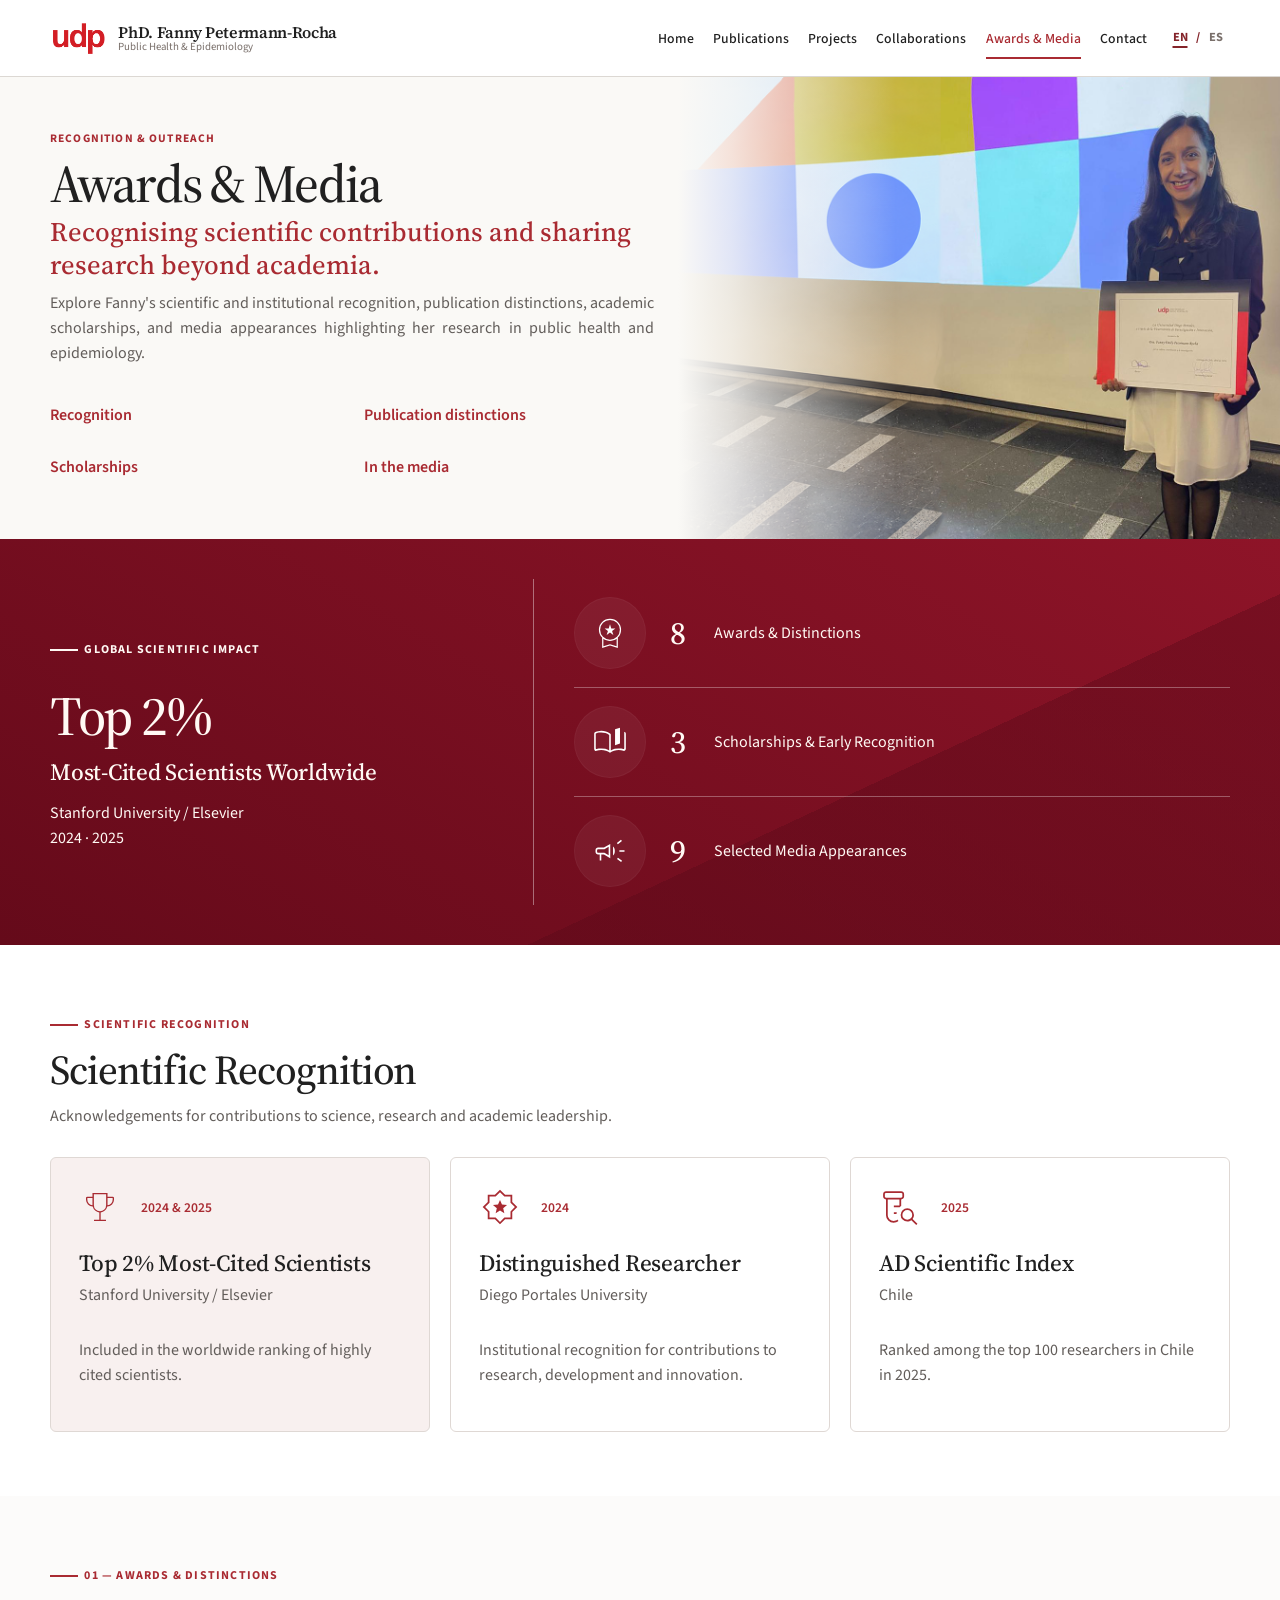
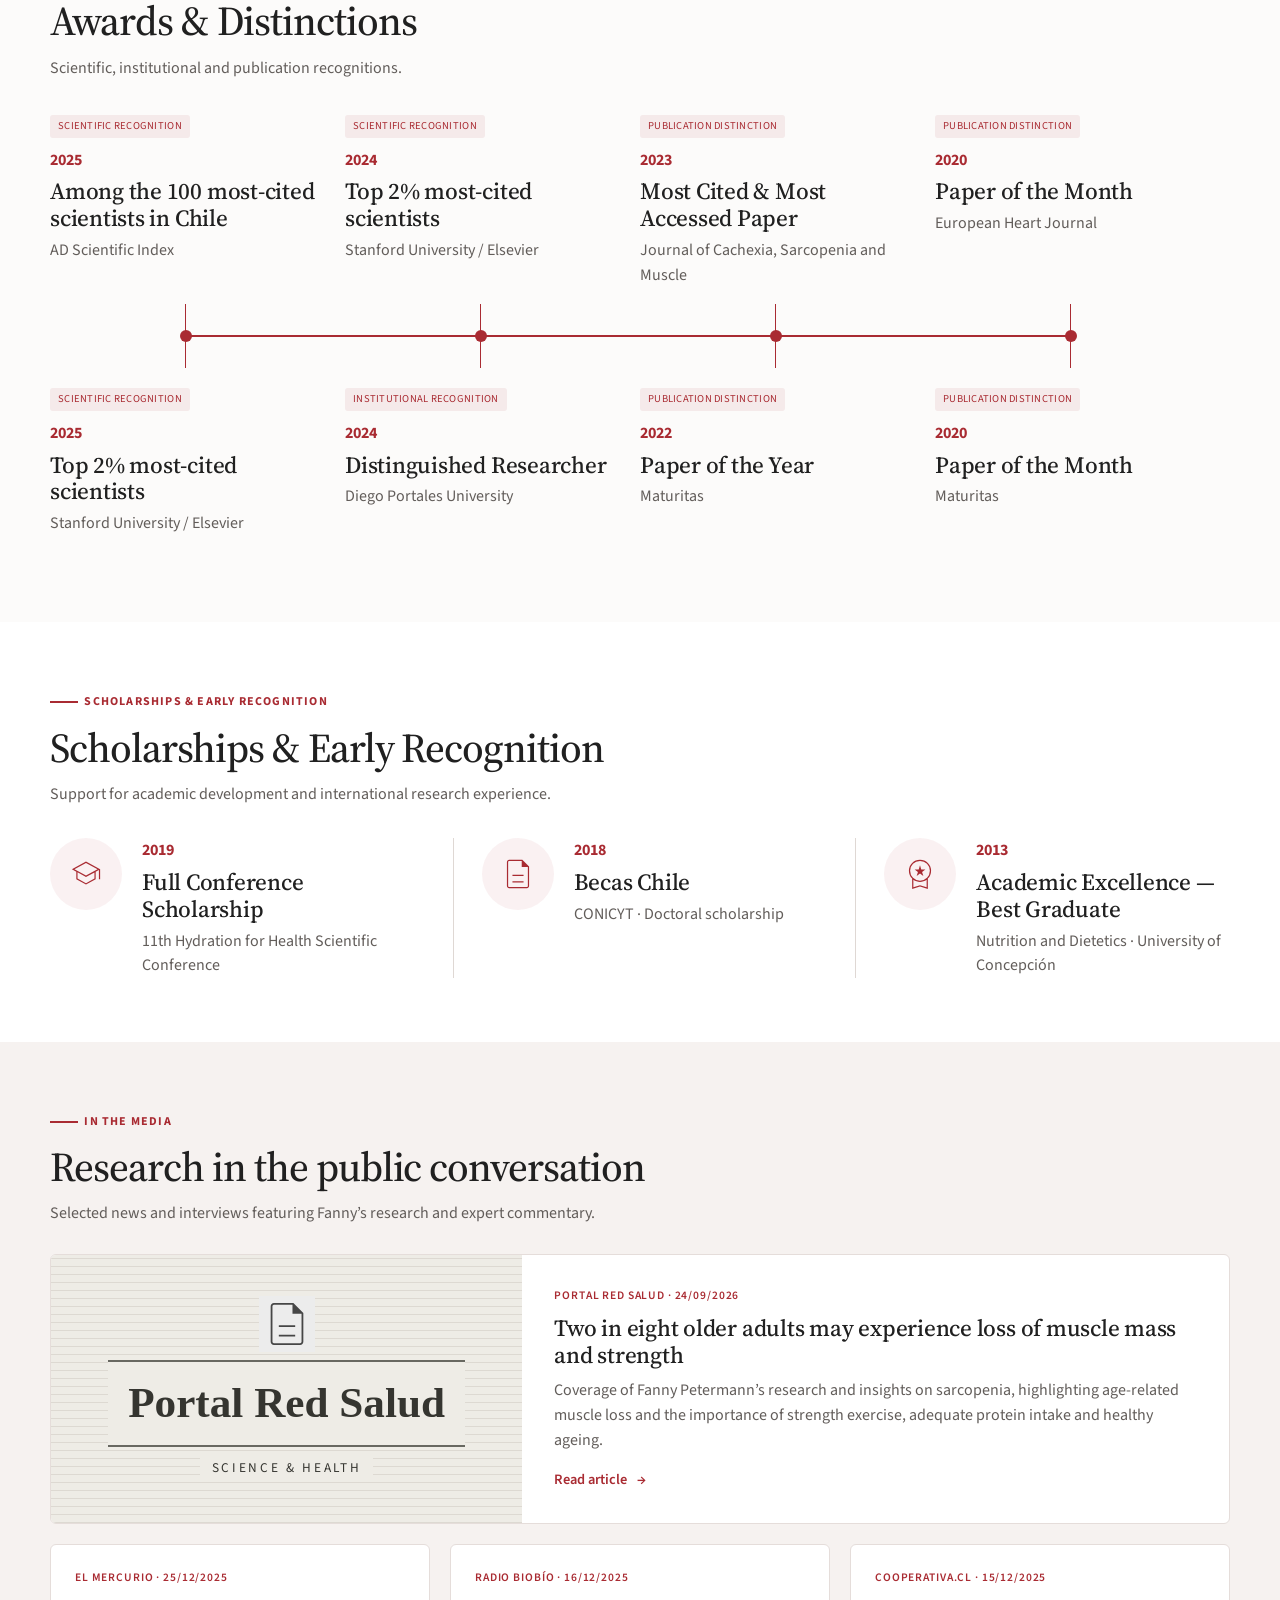
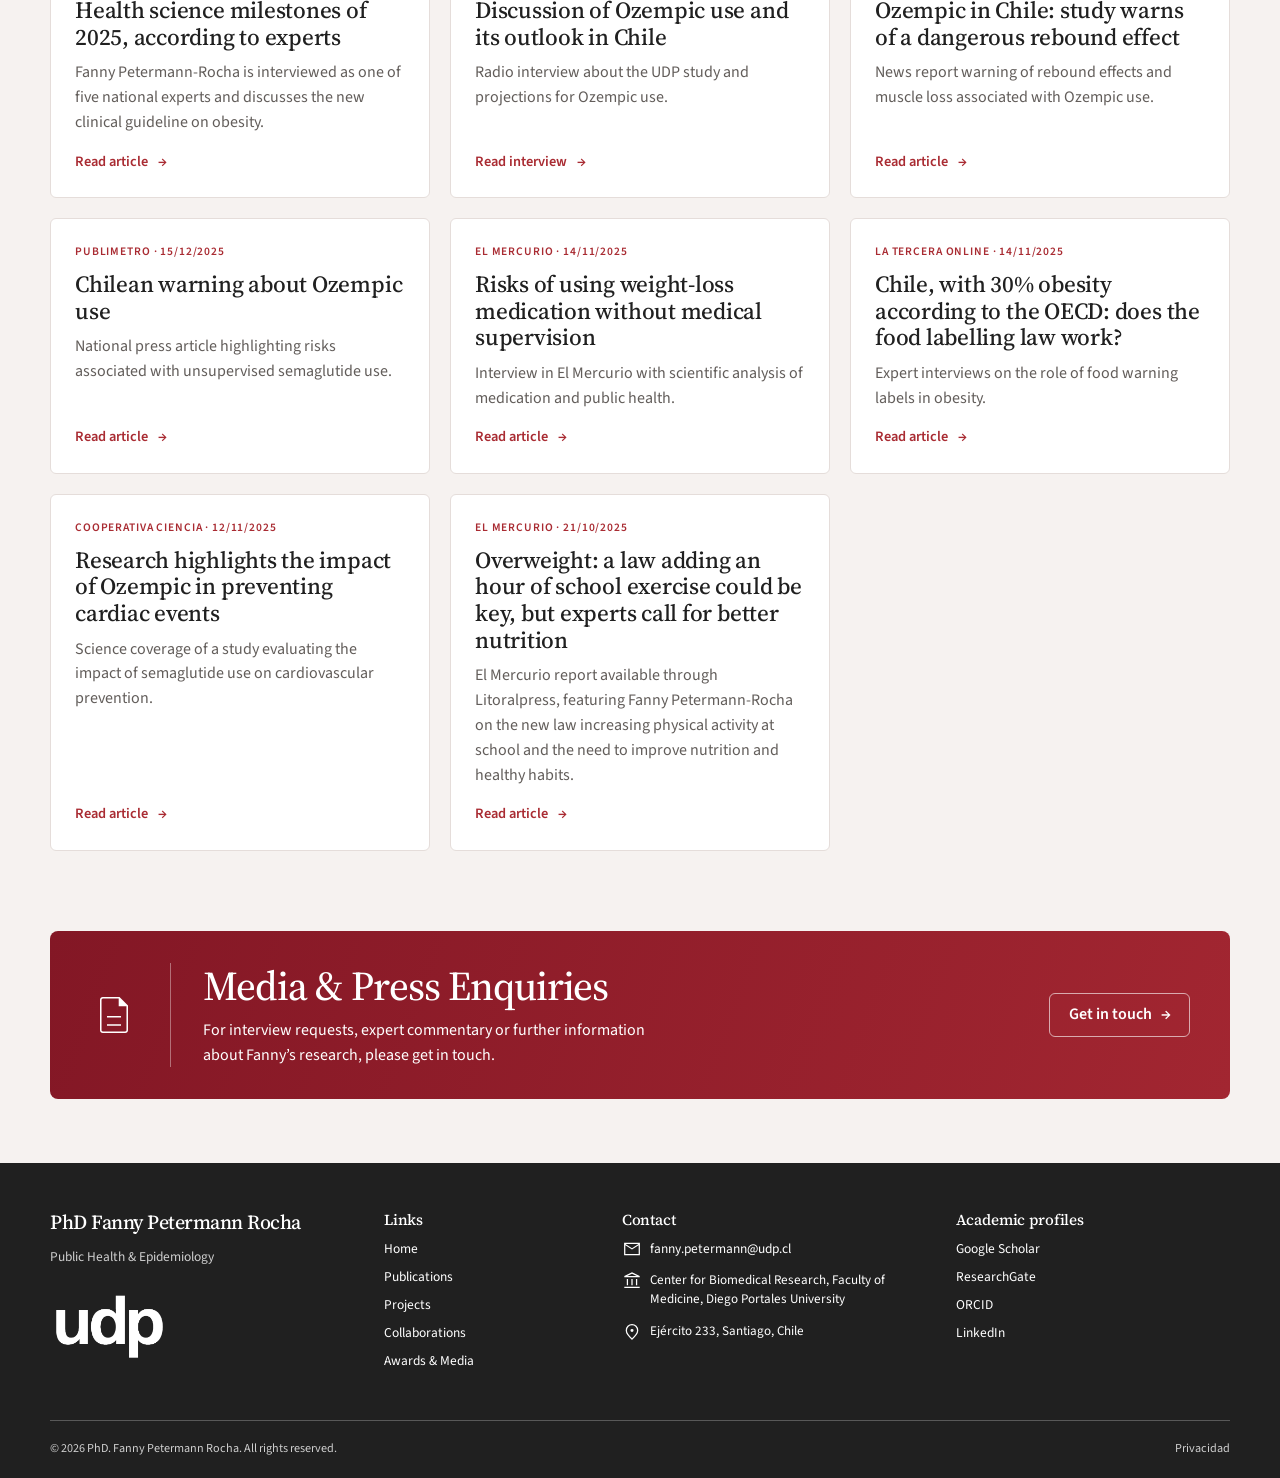
==== commit f9a003ff: "cambio 30 sept" ====
--- a/awards/index.html
+++ b/awards/index.html
@@ -3,11 +3,79 @@
   <head>
     <meta charset="utf-8">
     <meta name="viewport" content="width=device-width, initial-scale=1">
-    <meta name="description" content="Awards &amp; Media and scientific recognition of Fanny Petermann-Rocha." data-i18n-content="content.metaawards">
-    <title data-i18n="content.s0000">Awards &amp; Media | PhD. Fanny Petermann-Rocha</title>
+    <title data-i18n="seo.awards.title">Awards &amp; Media | Fanny Petermann-Rocha</title>
+    <meta name="description" content="Explore awards, scientific recognition and media appearances highlighting Fanny Petermann-Rocha’s work in public health and epidemiology." data-i18n-content="seo.awards.description">
+    <meta name="robots" content="index, follow, max-image-preview:large, max-snippet:-1, max-video-preview:-1">
+    <link rel="canonical" href="https://fannypetermann-rocha.cl/awards/">
+    <meta name="theme-color" content="#A92B32">
+    <meta property="og:type" content="website">
+    <meta property="og:site_name" content="Fanny Petermann-Rocha">
+    <meta property="og:title" content="Awards &amp; Media | Fanny Petermann-Rocha" data-i18n-content="seo.awards.title">
+    <meta property="og:description" content="Explore awards, scientific recognition and media appearances highlighting Fanny Petermann-Rocha’s work in public health and epidemiology." data-i18n-content="seo.awards.description">
+    <meta property="og:url" content="https://fannypetermann-rocha.cl/awards/">
+    <meta property="og:image" content="https://fannypetermann-rocha.cl/Imagenes/imagenes/hero_awards.png">
+    <meta property="og:image:alt" content="Awards &amp; Media — Fanny Petermann-Rocha">
+    <meta property="og:locale" content="en_US">
+    <meta property="og:locale:alternate" content="es_CL">
+    <meta name="twitter:card" content="summary_large_image">
+    <meta name="twitter:title" content="Awards &amp; Media | Fanny Petermann-Rocha" data-i18n-content="seo.awards.title">
+    <meta name="twitter:description" content="Explore awards, scientific recognition and media appearances highlighting Fanny Petermann-Rocha’s work in public health and epidemiology." data-i18n-content="seo.awards.description">
+    <meta name="twitter:image" content="https://fannypetermann-rocha.cl/Imagenes/imagenes/hero_awards.png">
+    <meta name="twitter:image:alt" content="Awards &amp; Media — Fanny Petermann-Rocha">
+    <script type="application/ld+json">
+{
+  "@context": "https://schema.org",
+  "@graph": [
+    {
+      "@type": "CollectionPage",
+      "@id": "https://fannypetermann-rocha.cl/awards/#webpage",
+      "url": "https://fannypetermann-rocha.cl/awards/",
+      "name": "Awards & Media | Fanny Petermann-Rocha",
+      "description": "Explore awards, scientific recognition and media appearances highlighting Fanny Petermann-Rocha’s work in public health and epidemiology.",
+      "isPartOf": {
+        "@id": "https://fannypetermann-rocha.cl/#website"
+      },
+      "about": {
+        "@id": "https://fannypetermann-rocha.cl/#person"
+      },
+      "inLanguage": [
+        "en",
+        "es"
+      ],
+      "breadcrumb": {
+        "@id": "https://fannypetermann-rocha.cl/awards/#breadcrumb"
+      }
+    },
+    {
+      "@type": "BreadcrumbList",
+      "@id": "https://fannypetermann-rocha.cl/awards/#breadcrumb",
+      "itemListElement": [
+        {
+          "@type": "ListItem",
+          "position": 1,
+          "name": "Home",
+          "item": "https://fannypetermann-rocha.cl/"
+        },
+        {
+          "@type": "ListItem",
+          "position": 2,
+          "name": "Awards & Media",
+          "item": "https://fannypetermann-rocha.cl/awards/"
+        }
+      ]
+    }
+  ]
+}
+    </script>
     <link rel="stylesheet" href="../assets/css/styles.css">
-    <script src="../assets/js/translations.js?v=20260924" defer></script><script src="../assets/js/i18n.js?v=20260924" defer></script><script src="../assets/js/main.js?v=20260925-urls" defer></script>
-    <link rel="canonical" href="./">
+    <link rel="icon" type="image/png" sizes="32x32" href="../Imagenes/imagenes/favicon/favicon-32x32.png">
+    <link rel="icon" type="image/png" sizes="48x48" href="../Imagenes/imagenes/favicon/favicon-48x48.png">
+    <link rel="icon" type="image/png" sizes="192x192" href="../Imagenes/imagenes/favicon/favicon-192x192.png">
+    <link rel="icon" type="image/png" sizes="512x512" href="../Imagenes/imagenes/favicon/favicon-512x512.png">
+    <link rel="apple-touch-icon" sizes="180x180" href="../Imagenes/imagenes/favicon/apple-touch-icon.png">
+    <script src="../assets/js/translations.js?v=20260924" defer></script>
+    <script src="../assets/js/i18n.js?v=20260924" defer></script>
+    <script src="../assets/js/main.js?v=20260925-urls" defer></script>
   </head>
   <body>
     <a class="skip-link" href="#main" data-i18n="content.s0001">Skip to content</a>
@@ -83,7 +151,7 @@
             <div>
               <span class="am-icon-circle"><img src="../Imagenes/iconos/campaign_24dp_FFFFFF_FILL0_wght200_GRAD0_opsz24.svg" alt="" aria-hidden="true"></span>
               <div>
-                <h3>8</h3>
+                <h3>9</h3>
                 <p data-i18n="content.s0033">Selected Media Appearances</p>
               </div>
             </div>
@@ -219,10 +287,21 @@
           <h2 data-i18n="content.s0065">Research in the public conversation</h2>
           <p data-i18n="content.s0066">Selected news and interviews featuring Fanny’s research and expert commentary.</p>
           <div class="am-media-grid">
-            <article class="am-media-card am-media-featured" data-media-id="M01">
+            <article class="am-media-card am-media-featured" data-media-id="M10">
               <div class="am-press-art" aria-hidden="true">
-                <img src="../Imagenes/iconos/description_48dp_A92B32_FILL0_wght200_GRAD0_opsz48.svg" alt="" aria-hidden="true"><span translate="no">El Mercurio</span><small data-i18n="content.s0068">Science &amp; Health</small>
-              </div>
+                <img src="../Imagenes/iconos/description_48dp_A92B32_FILL0_wght200_GRAD0_opsz48.svg" alt="" aria-hidden="true"><span translate="no">Portal Red Salud</span><small data-i18n="content.s0068">Science &amp; Health</small>
+              </div>
+              <div class="am-media-copy">
+                <span class="am-media-source"><span class="i18n-text" translate="no">Portal Red Salud ·</span>
+                  <time datetime="2026-09-24">24/09/2026</time></span>
+                <h3 data-i18n="content.portalRedSaludTitle">Two in eight older adults may experience loss of muscle mass and strength</h3>
+                <p data-i18n="content.portalRedSaludSummary">Coverage of Fanny Petermann’s research and insights on sarcopenia, highlighting age-related muscle loss and the importance of strength exercise, adequate protein intake and healthy ageing.</p>
+                <div class="am-source-links">
+                  <a class="am-text-link" href="https://mediastation.simbiu.es/files/index/5/140101940/PdfUrl?oAuth=eyJhbGciOiJIUzI1NiIsInR5cCI6IkpXVCJ9.[base64].pr2ZzyEr_LT_DWlxbh2KBhJEc14CY7o6JSui1w3nKtE" target="_blank" rel="noopener noreferrer"><span class="i18n-text" data-i18n="content.s0072">Read article</span> <span aria-hidden="true">→</span></a>
+                </div>
+              </div>
+            </article>
+            <article class="am-media-card" data-media-id="M01">
               <div class="am-media-copy">
                 <span class="am-media-source"><span class="i18n-text" translate="no">El Mercurio ·</span>
                   <time datetime="2025-12-25">25/12/2025</time></span>
@@ -233,6 +312,39 @@
                 </div>
               </div>
             </article>
+            <article class="am-media-card" data-media-id="M07">
+              <div class="am-media-copy">
+                <span class="am-media-source"><span class="i18n-text" translate="no">Radio Biobío ·</span>
+                  <time datetime="2025-12-16">16/12/2025</time></span>
+                <h3 data-i18n="content.s0085">Discussion of Ozempic use and its outlook in Chile</h3>
+                <p data-i18n="content.s0086">Radio interview about the UDP study and projections for Ozempic use.</p>
+                <div class="am-source-links">
+                  <a class="am-text-link" href="https://medicina.udp.cl/2025/12/16/fanny-petermann-rocha-converso-en-radio-biobio-del-estudio-udp-sobre-uso-y-proyeccion-de-ozempic-en-chile/" target="_blank" rel="noopener noreferrer"><span class="i18n-text" data-i18n="content.s0087">Read interview</span> <span aria-hidden="true">→</span></a>
+                </div>
+              </div>
+            </article>
+            <article class="am-media-card" data-media-id="M04">
+              <div class="am-media-copy">
+                <span class="am-media-source"><span class="i18n-text" translate="no">Cooperativa.cl ·</span>
+                  <time datetime="2025-12-15">15/12/2025</time></span>
+                <h3 data-i18n="content.s0076">Ozempic in Chile: study warns of a dangerous rebound effect</h3>
+                <p data-i18n="content.s0077">News report warning of rebound effects and muscle loss associated with Ozempic use.</p>
+                <div class="am-source-links">
+                  <a class="am-text-link" href="https://www.cooperativa.cl/noticias/site/artic/20251215/pags-amp/20251215120844.html" target="_blank" rel="noopener noreferrer"><span class="i18n-text" data-i18n="content.s0072">Read article</span> <span aria-hidden="true">→</span></a>
+                </div>
+              </div>
+            </article>
+            <article class="am-media-card" data-media-id="M06">
+              <div class="am-media-copy">
+                <span class="am-media-source"><span class="i18n-text" translate="no">Publimetro ·</span>
+                  <time datetime="2025-12-15">15/12/2025</time></span>
+                <h3 data-i18n="content.s0082">Chilean warning about Ozempic use</h3>
+                <p data-i18n="content.s0083">National press article highlighting risks associated with unsupervised semaglutide use.</p>
+                <div class="am-source-links">
+                  <a class="am-text-link" href="https://www.publimetro.cl/noticias/2025/12/15/quedamos-peor-que-al-inicio-advertencia-chilena-por-uso-de-ozempic/" target="_blank" rel="noopener noreferrer"><span class="i18n-text" data-i18n="content.s0072">Read article</span> <span aria-hidden="true">→</span></a>
+                </div>
+              </div>
+            </article>
             <article class="am-media-card" data-media-id="M02">
               <div class="am-media-copy">
                 <span class="am-media-source"><span class="i18n-text" translate="no">El Mercurio ·</span>
@@ -244,14 +356,14 @@
                 </div>
               </div>
             </article>
-            <article class="am-media-card" data-media-id="M04">
-              <div class="am-media-copy">
-                <span class="am-media-source"><span class="i18n-text" translate="no">Cooperativa.cl ·</span>
-                  <time datetime="2025-12-15">15/12/2025</time></span>
-                <h3 data-i18n="content.s0076">Ozempic in Chile: study warns of a dangerous rebound effect</h3>
-                <p data-i18n="content.s0077">News report warning of rebound effects and muscle loss associated with Ozempic use.</p>
-                <div class="am-source-links">
-                  <a class="am-text-link" href="https://www.cooperativa.cl/noticias/site/artic/20251215/pags-amp/20251215120844.html" target="_blank" rel="noopener noreferrer"><span class="i18n-text" data-i18n="content.s0072">Read article</span> <span aria-hidden="true">→</span></a>
+            <article class="am-media-card" data-media-id="M08">
+              <div class="am-media-copy">
+                <span class="am-media-source"><span class="i18n-text" translate="no">La Tercera online ·</span>
+                  <time datetime="2025-11-14">14/11/2025</time></span>
+                <h3 data-i18n="content.s0089">Chile, with 30% obesity according to the OECD: does the food labelling law work?</h3>
+                <p data-i18n="content.s0090">Expert interviews on the role of food warning labels in obesity.</p>
+                <div class="am-source-links">
+                  <a class="am-text-link" href="https://www.latercera.com/nacional/noticia/chile-pais-con-30-de-obesos-segun-la-ocde-sirve-la-ley-de-sellos/?outputType=base-amp-type" target="_blank" rel="noopener noreferrer"><span class="i18n-text" data-i18n="content.s0072">Read article</span> <span aria-hidden="true">→</span></a>
                 </div>
               </div>
             </article>
@@ -263,39 +375,6 @@
                 <p data-i18n="content.s0080">Science coverage of a study evaluating the impact of semaglutide use on cardiovascular prevention.</p>
                 <div class="am-source-links">
                   <a class="am-text-link" href="https://www.cooperativaciencia.cl/salud/2025/11/12/investigacion-destaca-el-impacto-de-ozempic-para-prevenir-eventos-cardiacos/" target="_blank" rel="noopener noreferrer"><span class="i18n-text" data-i18n="content.s0072">Read article</span> <span aria-hidden="true">→</span></a>
-                </div>
-              </div>
-            </article>
-            <article class="am-media-card" data-media-id="M06">
-              <div class="am-media-copy">
-                <span class="am-media-source"><span class="i18n-text" translate="no">Publimetro ·</span>
-                  <time datetime="2025-12-15">15/12/2025</time></span>
-                <h3 data-i18n="content.s0082">Chilean warning about Ozempic use</h3>
-                <p data-i18n="content.s0083">National press article highlighting risks associated with unsupervised semaglutide use.</p>
-                <div class="am-source-links">
-                  <a class="am-text-link" href="https://www.publimetro.cl/noticias/2025/12/15/quedamos-peor-que-al-inicio-advertencia-chilena-por-uso-de-ozempic/" target="_blank" rel="noopener noreferrer"><span class="i18n-text" data-i18n="content.s0072">Read article</span> <span aria-hidden="true">→</span></a>
-                </div>
-              </div>
-            </article>
-            <article class="am-media-card" data-media-id="M07">
-              <div class="am-media-copy">
-                <span class="am-media-source"><span class="i18n-text" translate="no">Radio Biobío ·</span>
-                  <time datetime="2025-12-16">16/12/2025</time></span>
-                <h3 data-i18n="content.s0085">Discussion of Ozempic use and its outlook in Chile</h3>
-                <p data-i18n="content.s0086">Radio interview about the UDP study and projections for Ozempic use.</p>
-                <div class="am-source-links">
-                  <a class="am-text-link" href="https://medicina.udp.cl/2025/12/16/fanny-petermann-rocha-converso-en-radio-biobio-del-estudio-udp-sobre-uso-y-proyeccion-de-ozempic-en-chile/" target="_blank" rel="noopener noreferrer"><span class="i18n-text" data-i18n="content.s0087">Read interview</span> <span aria-hidden="true">→</span></a>
-                </div>
-              </div>
-            </article>
-            <article class="am-media-card" data-media-id="M08">
-              <div class="am-media-copy">
-                <span class="am-media-source"><span class="i18n-text" translate="no">La Tercera online ·</span>
-                  <time datetime="2025-11-14">14/11/2025</time></span>
-                <h3 data-i18n="content.s0089">Chile, with 30% obesity according to the OECD: does the food labelling law work?</h3>
-                <p data-i18n="content.s0090">Expert interviews on the role of food warning labels in obesity.</p>
-                <div class="am-source-links">
-                  <a class="am-text-link" href="https://www.latercera.com/nacional/noticia/chile-pais-con-30-de-obesos-segun-la-ocde-sirve-la-ley-de-sellos/?outputType=base-amp-type" target="_blank" rel="noopener noreferrer"><span class="i18n-text" data-i18n="content.s0072">Read article</span> <span aria-hidden="true">→</span></a>
                 </div>
               </div>
             </article>
--- a/assets/css/styles.css
+++ b/assets/css/styles.css
@@ -1808,6 +1808,121 @@
   font-weight: 700;
 }
 
+body.contact-status-open {
+  overflow: hidden;
+}
+
+.contact-status-modal {
+  width: 440px;
+  max-width: calc(100vw - 32px);
+  max-height: calc(100dvh - 32px);
+  margin: auto;
+  padding: 2.5rem 2rem 2rem;
+  overflow-y: auto;
+  border: 1px solid var(--color-line);
+  border-radius: var(--radius-md);
+  color: var(--color-ink);
+  background: var(--color-background);
+  box-shadow: var(--shadow);
+  text-align: center;
+}
+
+.contact-status-modal::backdrop {
+  background: rgba(32, 32, 32, 0.56);
+}
+
+.contact-status-modal h2 {
+  margin: 1rem 0 0.65rem;
+  font-family: var(--font-heading);
+  font-size: clamp(1.45rem, 4.5vw, 1.8rem);
+  line-height: 1.2;
+}
+
+.contact-status-modal p {
+  margin: 0;
+  color: var(--color-paragraph);
+  font-family: var(--font-body);
+  font-size: 0.95rem;
+  line-height: 1.6;
+}
+
+.contact-status-x {
+  position: absolute;
+  top: 0.35rem;
+  right: 0.35rem;
+  width: 44px;
+  height: 44px;
+  border: 0;
+  border-radius: var(--radius-sm);
+  background: transparent;
+  color: var(--color-paragraph);
+  font-size: 1.5rem;
+  cursor: pointer;
+}
+
+.contact-status-x:hover { color: var(--color-primary); }
+.contact-status-modal :focus-visible {
+  outline: 2px solid var(--color-focus);
+  outline-offset: 3px;
+}
+
+.contact-status-icon {
+  display: grid;
+  place-items: center;
+  width: 56px;
+  height: 56px;
+  margin: 0 auto;
+  border-radius: 50%;
+  background: var(--color-primary-soft);
+  color: var(--color-primary);
+}
+
+.contact-status-icon svg {
+  display: none;
+  width: 30px;
+  height: 30px;
+  stroke: currentColor;
+  stroke-width: 1.7;
+  stroke-linecap: round;
+  stroke-linejoin: round;
+}
+
+.contact-status-spinner {
+  display: none;
+  width: 42px;
+  height: 42px;
+  border: 2px solid var(--color-line);
+  border-top-color: var(--color-primary);
+  border-radius: 50%;
+  animation: contact-status-spin 0.9s linear infinite;
+}
+
+.contact-status-modal[data-state="sending"] .contact-status-spinner,
+.contact-status-modal[data-state="success"] .contact-status-check,
+.contact-status-modal[data-state="error"] .contact-status-error { display: block; }
+
+.contact-status-actions {
+  display: flex;
+  flex-wrap: wrap;
+  justify-content: center;
+  gap: 0.65rem;
+  margin-top: 1.5rem;
+}
+
+.contact-status-modal[data-state="sending"] .contact-status-actions { display: none; }
+.contact-status-actions .btn { min-height: 44px; }
+.contact-status-modal [hidden] { display: none; }
+[data-contact-form] button[type="submit"]:disabled { opacity: 0.65; cursor: wait; }
+
+@keyframes contact-status-spin { to { transform: rotate(360deg); } }
+@media (max-width: 500px) {
+  .contact-status-modal { padding: 2.5rem 1.25rem 1.5rem; }
+}
+@media (prefers-reduced-motion: reduce) {
+  .contact-status-spinner { animation: none; }
+  .contact-status-modal *, .contact-status-modal *::before { transition: none; }
+}
+
 .sidebar-stack {
   display: grid;
   gap: 1rem;
@@ -8662,7 +8777,7 @@
   object-fit: contain;
   margin-bottom: 1.25rem;
 }
-.network-memberships .membership-card h3 {
+.network-memberships .membership-card h4 {
   font-size: 1.15rem;
   margin: 0 0 0.7rem;
 }
@@ -9930,3 +10045,19 @@
   .research-hero-actions a[href*="scholar.google.com"] { grid-column: 2; grid-row: 1; }
   .research-hero-actions a[href*="orcid.org"] { grid-column: 1 / -1; grid-row: 2; }
 }
+
+/* Category headings share the existing membership grid and card styling. */
+.network-memberships .membership-grid { grid-template-columns: repeat(2, minmax(0, 1fr)); }
+.network-memberships .membership-group-heading { grid-column: 1 / -1; margin: 0; }
+.network-memberships .membership-group-heading:not(:first-child) { margin-top: 1rem; }
+
+@media (min-width: 1000px) {
+  .network-memberships .membership-grid { grid-template-columns: repeat(4, minmax(0, 1fr)); }
+  .network-memberships .membership-group-heading { grid-column: 1 / 3; grid-row: 1; }
+  .network-memberships .membership-group-heading:not(:first-child) { grid-column: 3 / 5; margin-top: 0; }
+  .network-memberships .membership-card { grid-row: 2; }
+}
+
+/* Allow assistant date ranges to retain their full badge width. */
+.network-students .student-thesis-year { flex-shrink: 0; }
+.network-students .student-status-row { flex-wrap: wrap; }
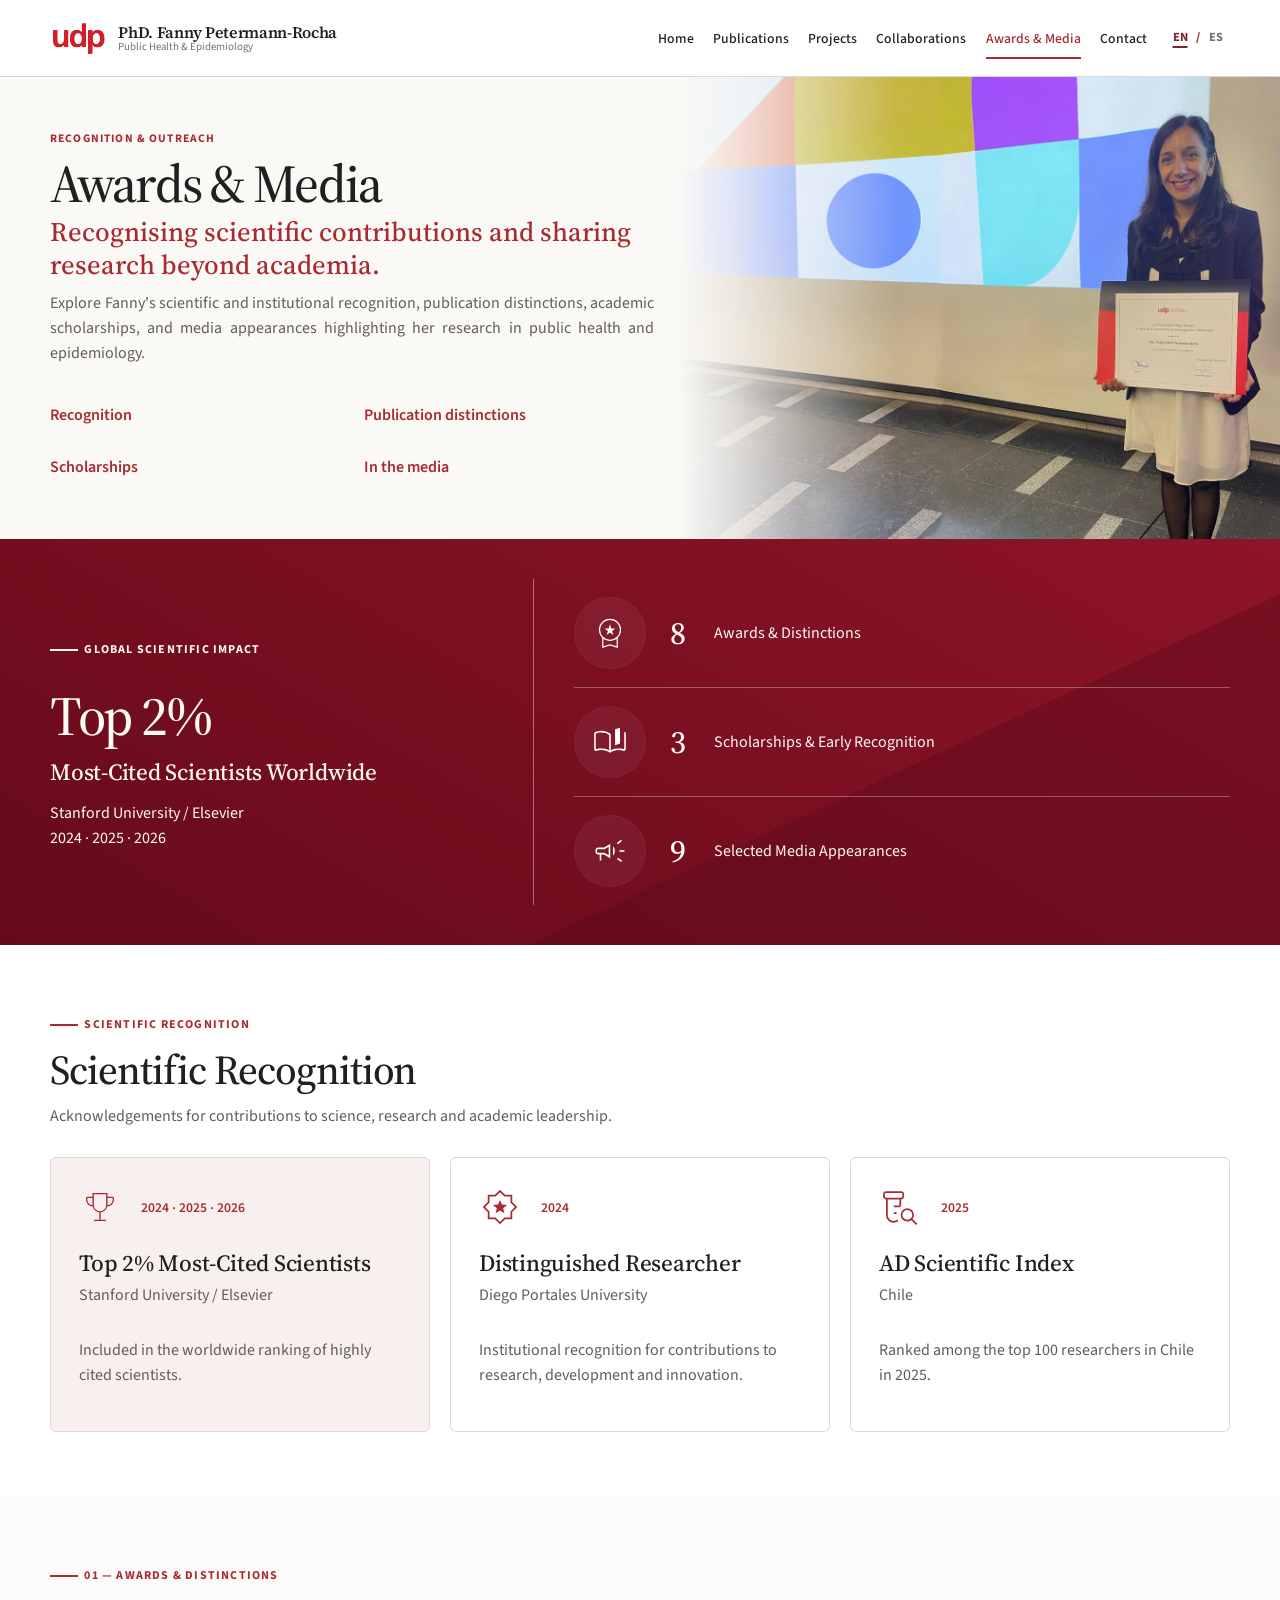
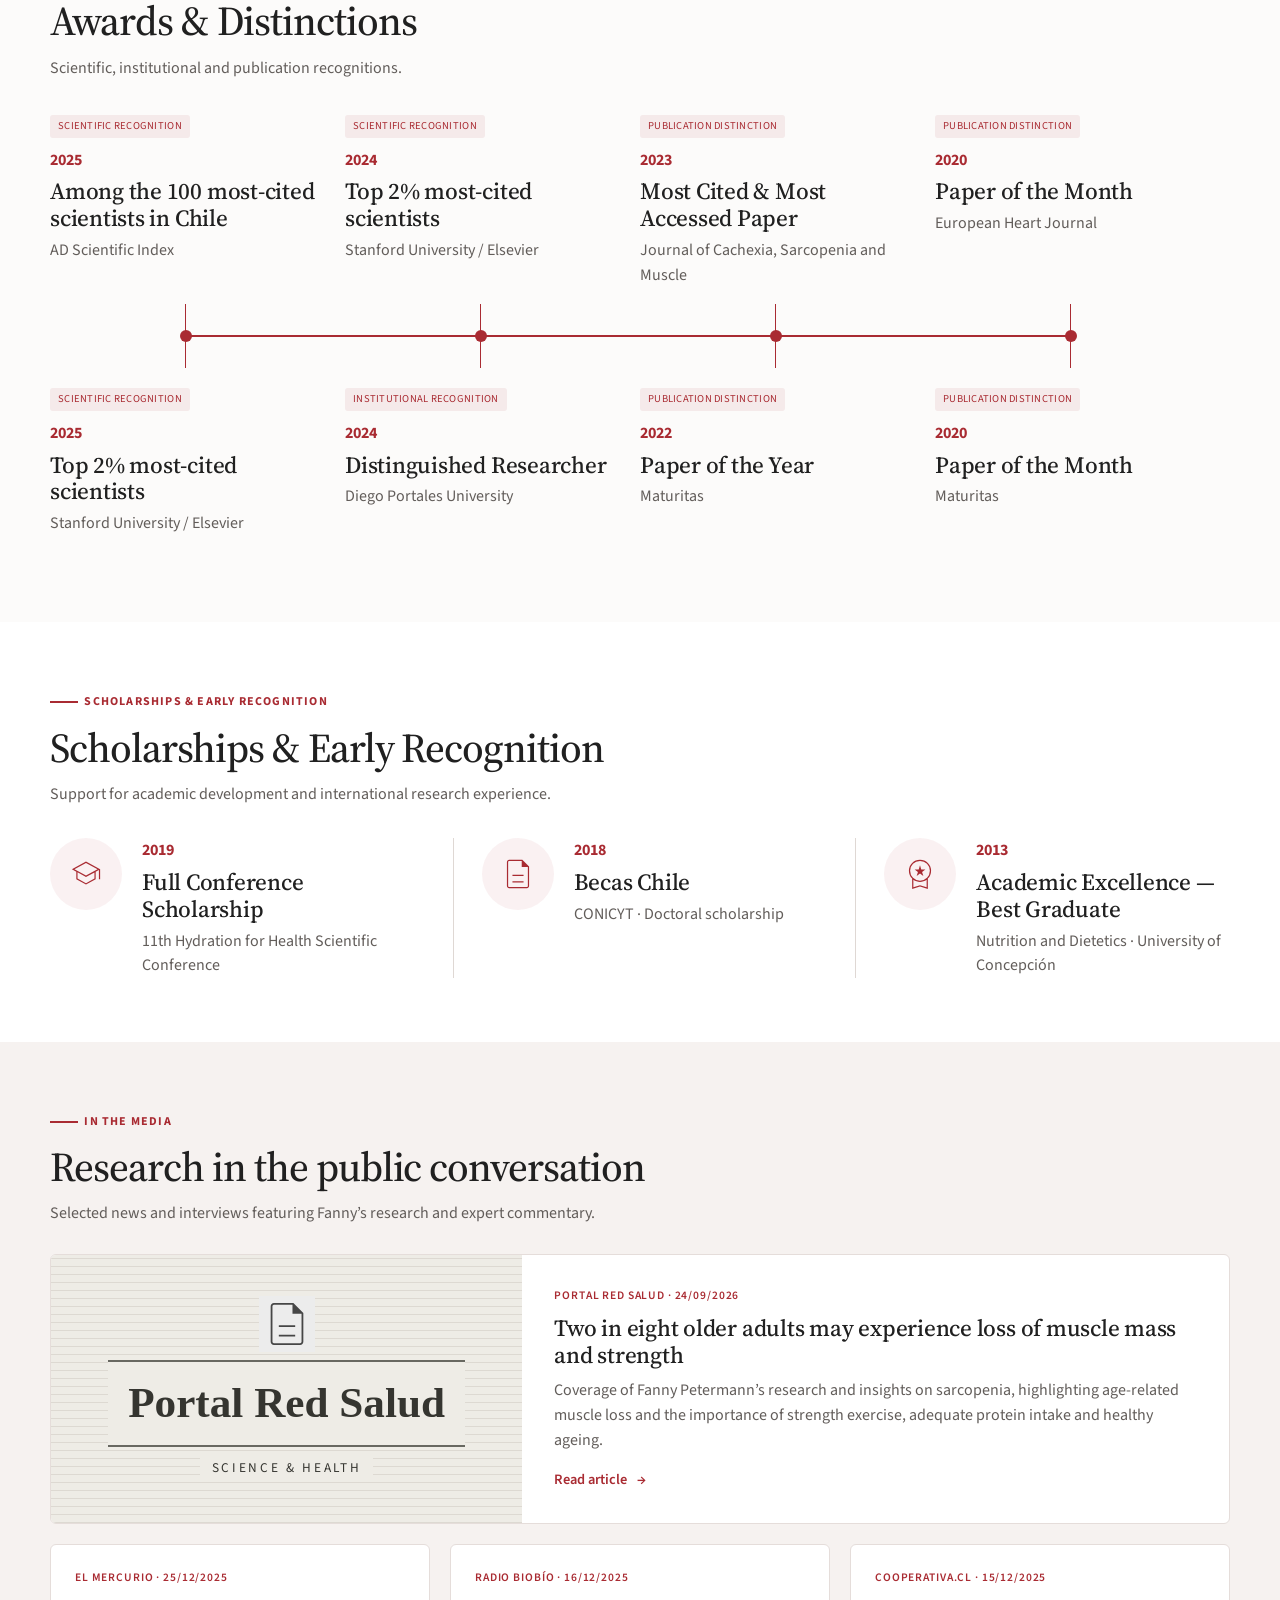
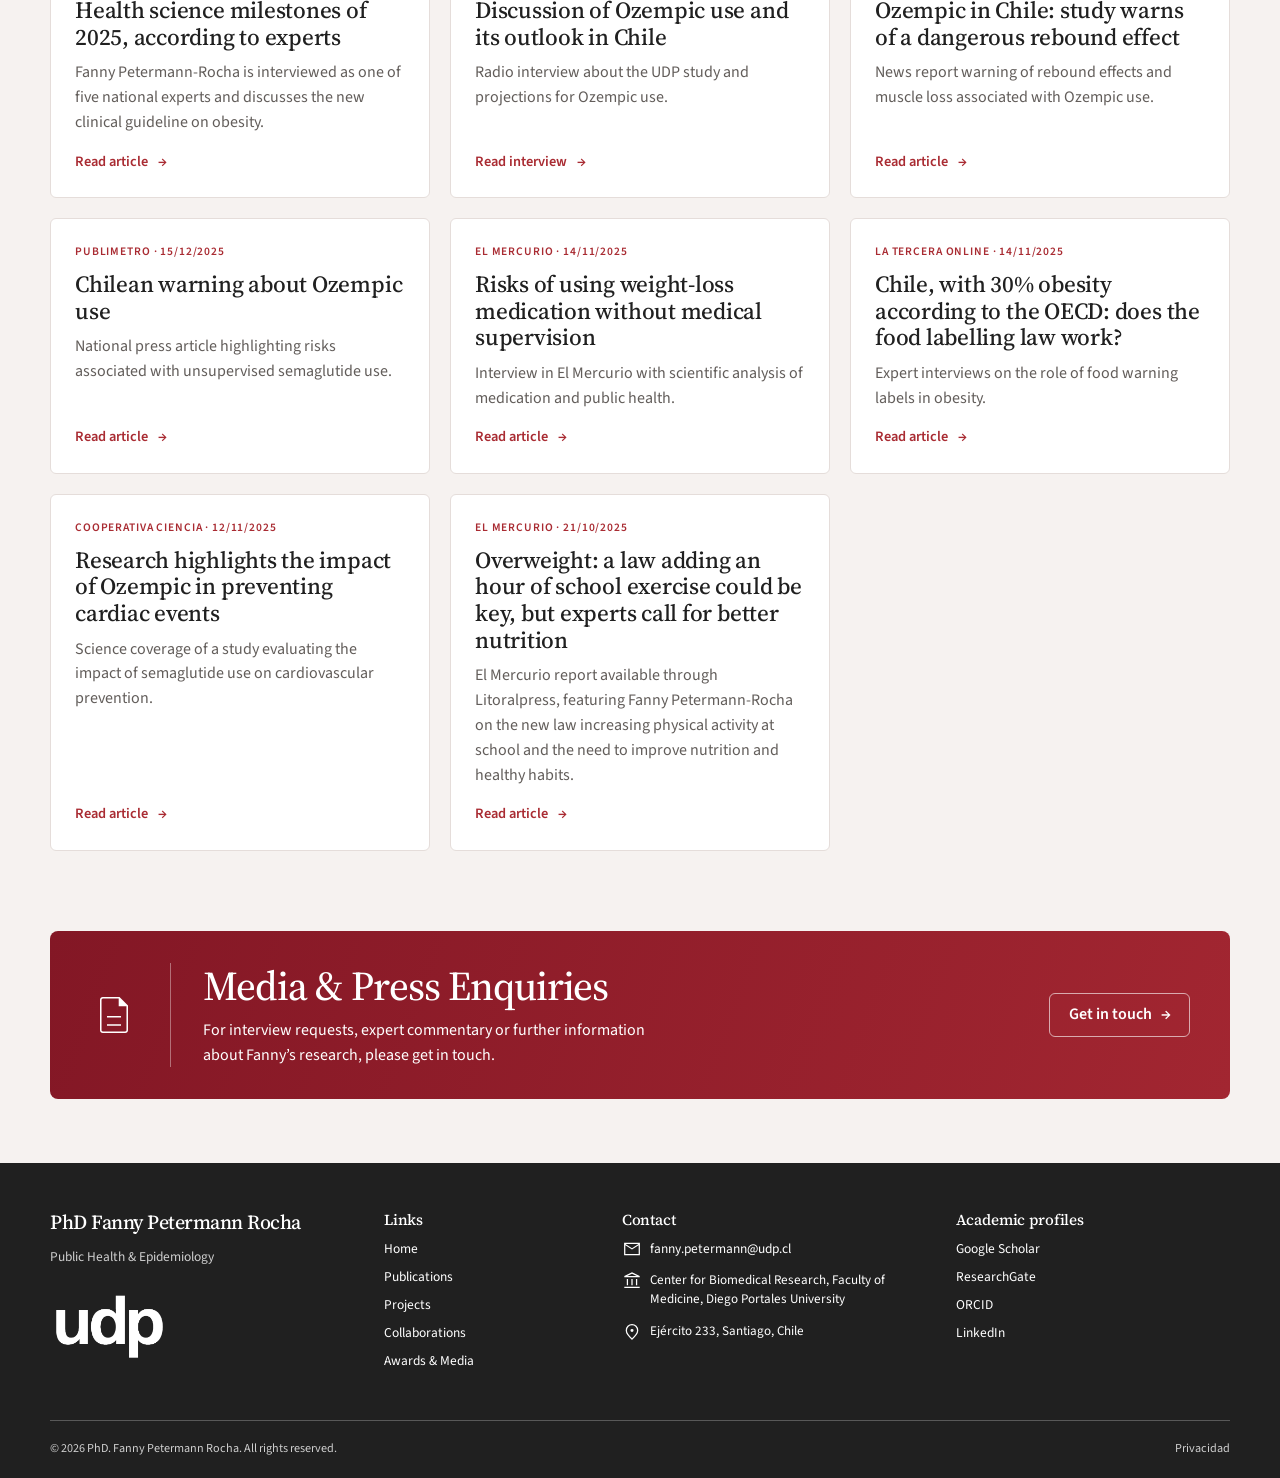
==== commit 97f82e7e: "cambios 9 octubre" ====
--- a/awards/index.html
+++ b/awards/index.html
@@ -131,7 +131,7 @@
             <span class="eyebrow" data-i18n="content.s0027">Global scientific impact</span>
             <h2 class="am-top" data-i18n="content.s0028">Top 2%</h2>
             <h3 data-i18n="content.s0029">Most-Cited Scientists Worldwide</h3>
-            <p><span class="i18n-text" data-i18n="content.institutionalPhrase01">Stanford University / Elsevier</span><br>2024 · 2025</p>
+            <p><span class="i18n-text" data-i18n="content.institutionalPhrase01">Stanford University / Elsevier</span><br>2024 · 2025 · 2026</p>
           </div>
           <div class="am-totals">
             <div>
@@ -166,7 +166,7 @@
           <div class="am-recognition-grid">
             <article class="am-recognition-card">
               <div class="am-card-top">
-                <img src="../Imagenes/iconos/trophy_48dp_A92B32_FILL0_wght200_GRAD0_opsz48.svg" alt="" aria-hidden="true"><span>2024 &amp; 2025</span>
+                <img src="../Imagenes/iconos/trophy_48dp_A92B32_FILL0_wght200_GRAD0_opsz48.svg" alt="" aria-hidden="true"><span>2024 · 2025 · 2026</span>
               </div>
               <h3 data-i18n="content.s0037">Top 2% Most-Cited Scientists</h3>
               <p data-i18n="content.institutionalPhrase01">Stanford University / Elsevier</p>
--- a/assets/css/styles.css
+++ b/assets/css/styles.css
@@ -10051,13 +10051,47 @@
 .network-memberships .membership-group-heading { grid-column: 1 / -1; margin: 0; }
 .network-memberships .membership-group-heading:not(:first-child) { margin-top: 1rem; }
 
-@media (min-width: 1000px) {
-  .network-memberships .membership-grid { grid-template-columns: repeat(4, minmax(0, 1fr)); }
-  .network-memberships .membership-group-heading { grid-column: 1 / 3; grid-row: 1; }
-  .network-memberships .membership-group-heading:not(:first-child) { grid-column: 3 / 5; margin-top: 0; }
+@media (min-width: 1200px) {
+  .network-memberships .membership-grid { grid-template-columns: repeat(5, minmax(0, 1fr)); }
+  .network-memberships .membership-group-heading { grid-column: 1 / 4; grid-row: 1; }
+  .network-memberships .membership-group-heading:not(:first-child) { grid-column: 4 / 6; margin-top: 0; }
   .network-memberships .membership-card { grid-row: 2; }
 }
 
 /* Allow assistant date ranges to retain their full badge width. */
 .network-students .student-thesis-year { flex-shrink: 0; }
 .network-students .student-status-row { flex-wrap: wrap; }
+
+/* Horizontal membership cards on small phones. */
+@media (max-width: 500px) {
+  .network-memberships .membership-grid { grid-template-columns: minmax(0, 1fr); }
+  .network-memberships .membership-card {
+    display: grid;
+    grid-template-columns: 80px minmax(0, 1fr);
+    grid-template-rows: auto auto auto;
+    column-gap: 1rem;
+    text-align: left;
+    align-content: center;
+  }
+  .network-memberships .membership-logo {
+    grid-column: 1;
+    grid-row: 1 / 4;
+    align-self: center;
+    height: 80px;
+    margin: 0;
+  }
+  .network-memberships .membership-card h4,
+  .network-memberships .membership-card p,
+  .network-memberships .membership-card strong { grid-column: 2; min-width: 0; }
+  .network-memberships .membership-card strong { margin: 0; }
+}
+
+.network-memberships picture.membership-logo img {
+  width: 100%;
+  height: 100%;
+  object-fit: contain;
+}
+@media (max-width: 500px) {
+  /* The GLIS file has wide transparent margins around its central logo. */
+  .network-memberships .membership-logo[src$="GLIS_Logo.png"] { object-fit: cover; }
+}
